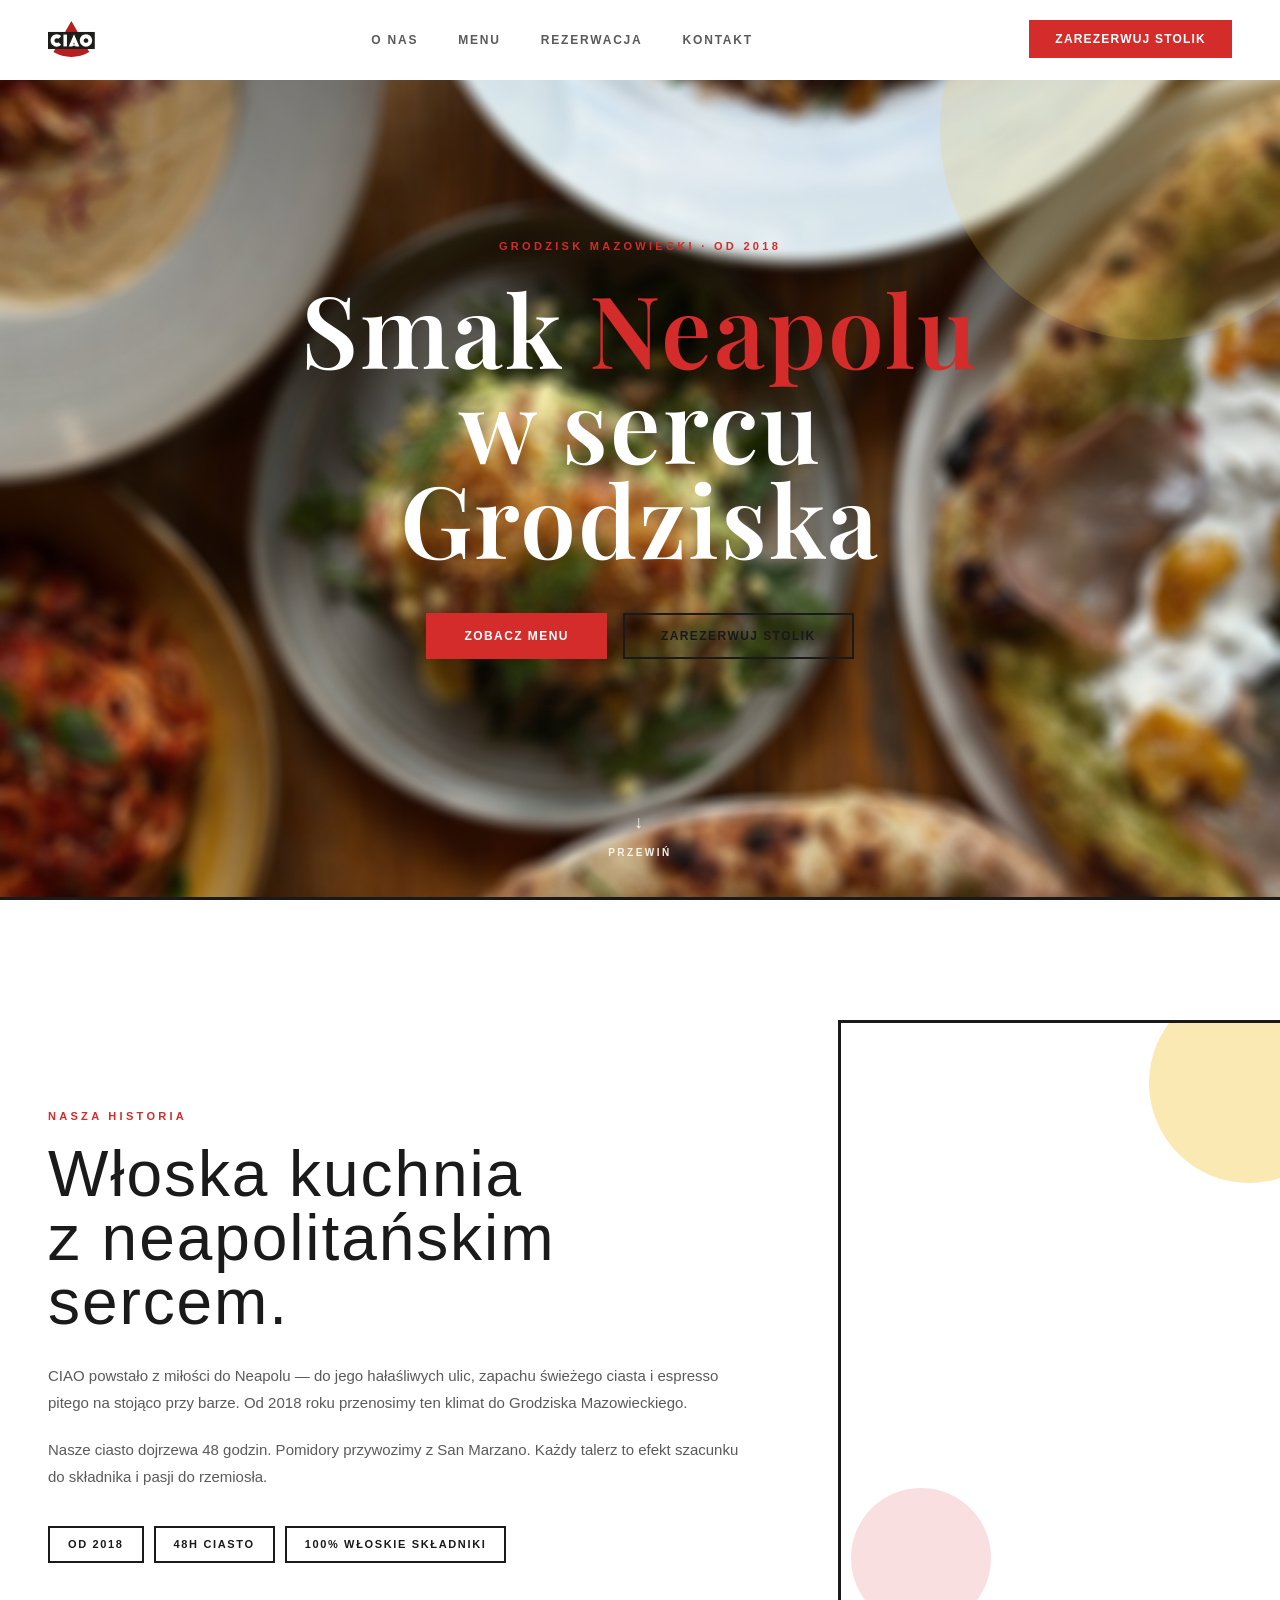
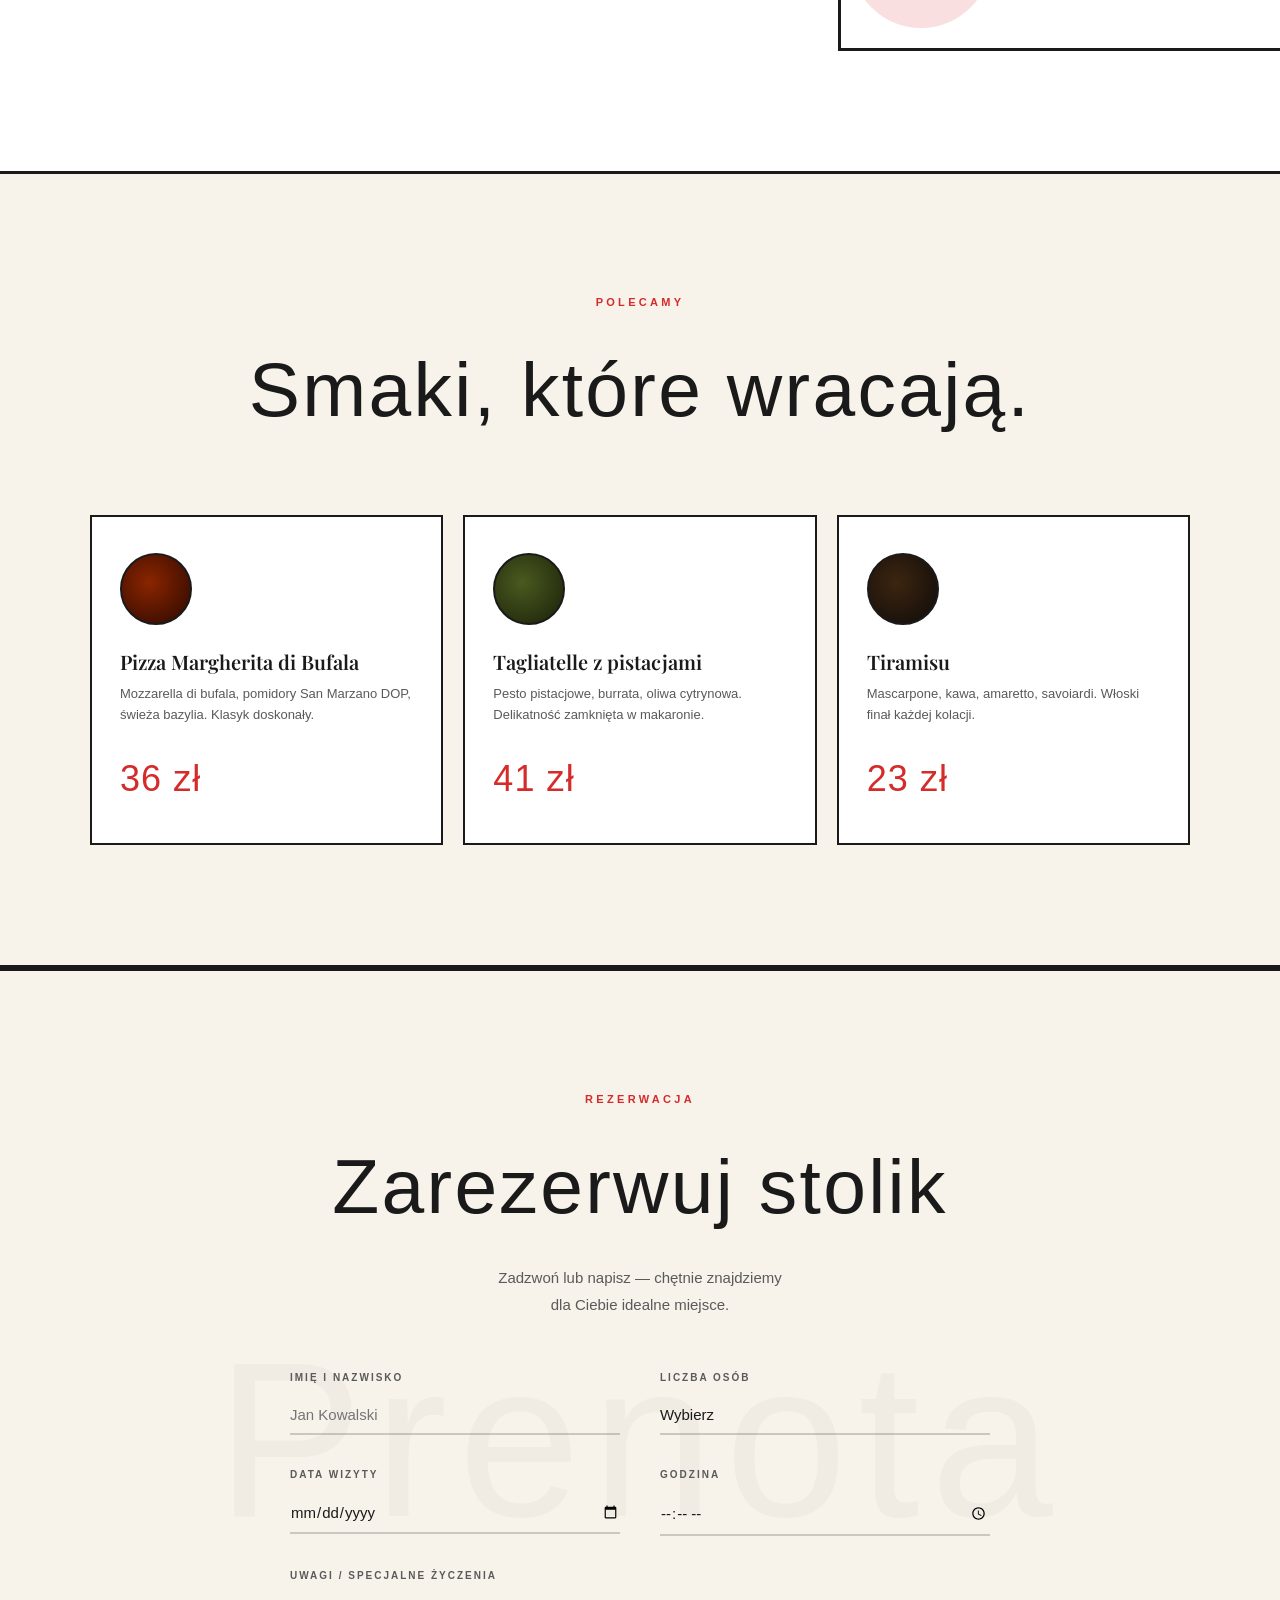
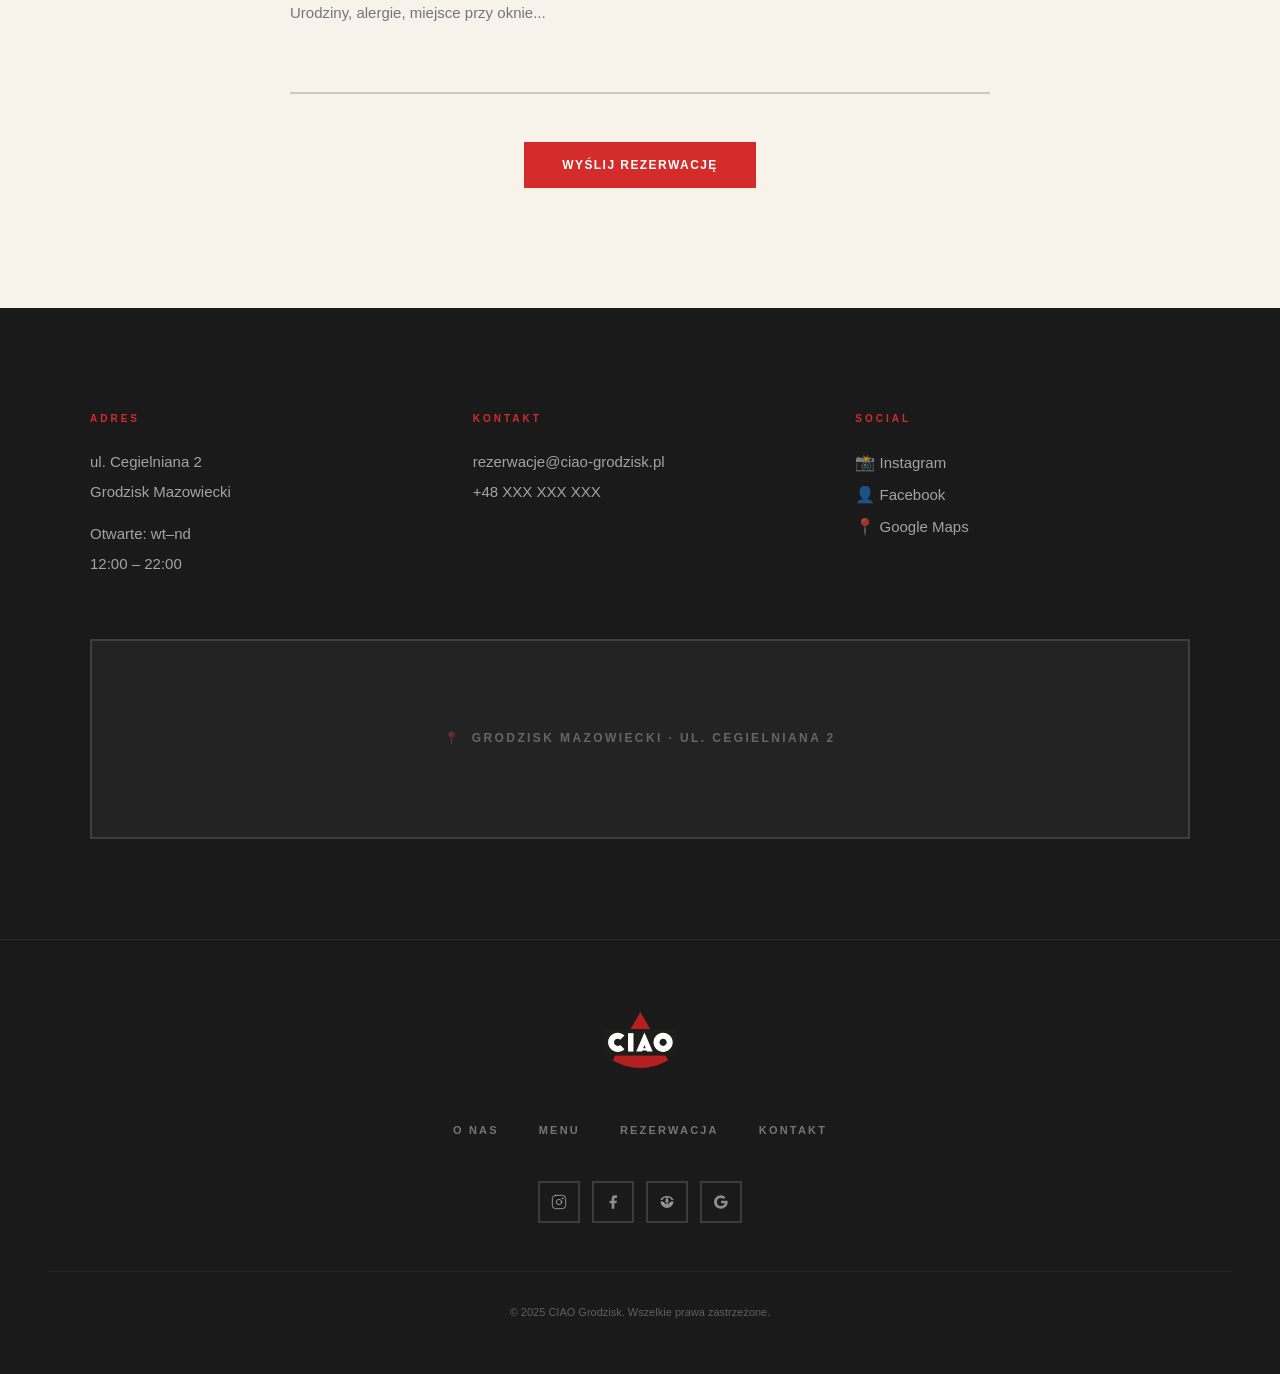
==== index.html @ 26988b2f "create scaffolding" ====
<!DOCTYPE html>
<html lang="pl">
<head>
<meta charset="UTF-8">
<meta name="viewport" content="width=device-width, initial-scale=1.0">
<title>CIAO Grodzisk</title>
<link rel="preconnect" href="https://fonts.googleapis.com">
<link rel="preconnect" href="https://fonts.gstatic.com" crossorigin>
<link href="https://fonts.googleapis.com/css2?family=Cormorant+Garamond:ital,wght@0,300;0,400;0,600;1,300;1,400;1,600&family=Playfair+Display:ital,wght@0,400;0,700;1,400&family=Raleway:wght@300;400;500;600;700&display=swap" rel="stylesheet">
<link rel="stylesheet" href="style.css">
<link rel="icon" type="image/x-icon" href="ciao-grodzisk.svg">

</head>
<body>

<!-- ============================================================
     MOBILE MENU OVERLAY
     ============================================================ -->
<div class="mobile-menu" id="mobileMenu">
  <button class="mobile-menu-close" id="mobileMenuClose" aria-label="Zamknij menu">✕</button>
  <a href="#o-nas" onclick="closeMobileMenu()">O nas</a>
  <a href="#" onclick="showMenu(); closeMobileMenu();">Menu</a>
  <a href="#rezerwacja" onclick="closeMobileMenu()">Rezerwacja</a>
  <a href="#kontakt" onclick="closeMobileMenu()">Kontakt</a>
</div>

<!-- ============================================================
     NAVIGATION
     ============================================================ -->
<nav class="navbar" id="navbar">
  <a href="#" class="nav-logo" onclick="showHome(); return false;" aria-label="CIAO Grodzisk">
    <svg viewBox="0 0 311.811 239.897" xmlns="http://www.w3.org/2000/svg">
      <style>.st0{fill:#B61F1F;}.st1{fill-rule:evenodd;clip-rule:evenodd;fill:#1D1D1B;}.st2{fill:#FFFFFF;}</style>
      <g>
        <path d="M155.898,0L36.503,206.811l0.491,0.282c37.697,21.771,77.708,32.804,118.908,32.804c41.207,0,81.217-11.033,118.908-32.804l0.498-0.282L155.898,0z" class="st0"/>
        <rect height="113.863" width="311.811" class="st1" y="73.023"/>
        <g>
          <path d="M17.459,130.01c0-22.702,18.441-41.143,41.147-41.143c11.291,0,21.547,4.61,29.04,12.1l-18.097,17.98c-2.766-2.766-6.681-4.611-10.943-4.611c-8.646,0-15.675,7.033-15.675,15.674c0,8.533,7.029,15.563,15.675,15.563c4.263,0,8.177-1.732,10.943-4.611l18.097,18.093c-7.493,7.377-17.749,11.986-29.04,11.986C35.9,171.041,17.459,152.718,17.459,130.01z" class="st2"/>
          <path d="M102.879,169.428V90.481h23.398v78.947H102.879z" class="st2"/>
          <path d="M137.94,169.428l35.38-81.37l35.496,81.37h-25.123l-1.496-4.033h-17.639l-1.497,4.033H137.94z M168.131,155.714h10.373l-5.185-13.947L168.131,155.714z" class="st2"/>
          <path d="M212.064,130.01c0-22.702,18.44-41.143,41.142-41.143c22.707,0,41.145,18.441,41.145,41.143c0,22.707-18.437,41.031-41.145,41.031C230.504,171.041,212.064,152.718,212.064,130.01z M268.769,130.01c0-8.64-6.917-15.674-15.563-15.674c-8.646,0-15.557,7.033-15.557,15.674c0,8.533,6.911,15.563,15.557,15.563C261.852,145.573,268.769,138.543,268.769,130.01z" class="st2"/>
        </g>
      </g>
    </svg>
  </a>

  <ul class="nav-links">
    <li><a href="#o-nas">O nas</a></li>
    <li><a href="#" id="navMenuLink" onclick="showMenu(); return false;">Menu</a></li>
    <li><a href="#rezerwacja">Rezerwacja</a></li>
    <li><a href="#kontakt">Kontakt</a></li>
  </ul>

  <button class="nav-cta" onclick="document.getElementById('rezerwacja').scrollIntoView({behavior:'smooth'})">
    Zarezerwuj stolik
  </button>

  <button class="nav-hamburger" id="hamburger" aria-label="Otwórz menu">
    <span></span><span></span><span></span>
  </button>
</nav>

<!-- ============================================================
     HOME VIEW
     ============================================================ -->
<div id="view-home">

  <!-- HERO -->
  <section class="hero noise-overlay" id="hero">
    <div class="hero-glow"></div>

    <!-- Palazzo arches -->
    <div class="palazzo-arch" style="left:48px; height:58vh;">
      <div class="palazzo-arch-inner"></div>
    </div>
    <div class="palazzo-arch" style="right:48px; height:46vh;">
      <div class="palazzo-arch-inner"></div>
    </div>

    <div class="hero-content">
      <span class="hero-label">Grodzisk Mazowiecki · od 2018</span>
      <h1 class="hero-headline">
        Smak <span class="accent">Neapolu</span><br>w sercu Grodziska
      </h1>
      <p class="hero-sub">
        <!-- Prawdziwa pizza neapolitańska, świeże makarony i włoska dusza — przy każdym stoliku. -->
      </p>
      <div class="hero-buttons">
        <button class="btn-primary" onclick="showMenu()">Zobacz menu</button>
        <button class="btn-ghost" onclick="document.getElementById('rezerwacja').scrollIntoView({behavior:'smooth'})">Zarezerwuj stolik</button>
      </div>
    </div>

    <div class="scroll-indicator">
      <span>↓</span>
      przewiń
    </div>
  </section>

  <!-- ABOUT -->
  <section class="about-section noise-overlay" id="o-nas">
    <div class="about-inner">
      <div class="about-left">
        <span class="section-label">Nasza historia</span>
        <h2 class="about-headline">
          Włoska kuchnia<br>z neapolitańskim sercem.
        </h2>
        <p class="about-text">
          CIAO powstało z miłości do Neapolu — do jego hałaśliwych ulic, zapachu świeżego ciasta i espresso pitego na stojąco przy barze. Od 2018 roku przenosimy ten klimat do Grodziska Mazowieckiego.
        </p>
        <p class="about-text">
          Nasze ciasto dojrzewa 48 godzin. Pomidory przywozimy z San Marzano. Każdy talerz to efekt szacunku do składnika i pasji do rzemiosła.
        </p>
        <div class="stat-pills">
          <span class="stat-pill">od 2018</span>
          <span class="stat-pill">48h ciasto</span>
          <span class="stat-pill">100% włoskie składniki</span>
        </div>
      </div>
      <div class="about-right">
        <div class="about-window">
          
        </div>
      </div>
    </div>
  </section>

  <!-- FEATURED DISHES -->
  <section class="featured-section noise-overlay">
    <div class="plate-art-bg"></div>
    <div class="featured-header">
      <span class="section-label">Polecamy</span>
      <h2 class="featured-headline">Smaki, które wracają.</h2>
    </div>
    <div class="dishes-grid">
      <!-- Card 1 -->
      <div class="dish-card">
        <div class="dish-plate" style="background: radial-gradient(circle at 40% 40%, #8B2500, #2a0800);"></div>
        <h3 class="dish-name">Pizza Margherita di Bufala</h3>
        <p class="dish-desc">Mozzarella di bufala, pomidory San Marzano DOP, świeża bazylia. Klasyk doskonały.</p>
        <span class="dish-price">36 zł</span>
      </div>
      <!-- Card 2 -->
      <div class="dish-card">
        <div class="dish-plate" style="background: radial-gradient(circle at 40% 40%, #4a5a20, #1a2008);"></div>
        <h3 class="dish-name">Tagliatelle z pistacjami</h3>
        <p class="dish-desc">Pesto pistacjowe, burrata, oliwa cytrynowa. Delikatność zamknięta w makaronie.</p>
        <span class="dish-price">41 zł</span>
      </div>
      <!-- Card 3 -->
      <div class="dish-card">
        <div class="dish-plate" style="background: radial-gradient(circle at 40% 40%, #3d2510, #0d0b09);"></div>
        <h3 class="dish-name">Tiramisu</h3>
        <p class="dish-desc">Mascarpone, kawa, amaretto, savoiardi. Włoski finał każdej kolacji.</p>
        <span class="dish-price">23 zł</span>
      </div>
    </div>
  </section>

  <!-- RESERVATION -->
  <section class="reservation-section noise-overlay" id="rezerwacja">
    <div class="prenota-bg">Prenota</div>
    <div class="reservation-inner">
      <span class="section-label">Rezerwacja</span>
      <h2 class="reservation-headline">Zarezerwuj stolik</h2>
      <p class="reservation-sub">
        Zadzwoń lub napisz — chętnie znajdziemy<br>dla Ciebie idealne miejsce.
      </p>
      <form class="reservation-form" id="reservationForm" onsubmit="handleReservation(event)">
        <div class="form-grid">
          <div class="form-field">
            <label for="res-name">Imię i nazwisko</label>
            <input type="text" id="res-name" placeholder="Jan Kowalski" required>
          </div>
          <div class="form-field">
            <label for="res-guests">Liczba osób</label>
            <select id="res-guests" required>
              <option value="" disabled selected>Wybierz</option>
              <option>1</option><option>2</option><option>3</option>
              <option>4</option><option>5</option><option>6</option>
              <option>7</option><option>8</option><option>9</option>
              <option>10+</option>
            </select>
          </div>
          <div class="form-field">
            <label for="res-date">Data wizyty</label>
            <input type="date" id="res-date" required>
          </div>
          <div class="form-field">
            <label for="res-time">Godzina</label>
            <input type="time" id="res-time" required>
          </div>
          <div class="form-field form-full">
            <label for="res-notes">Uwagi / specjalne życzenia</label>
            <textarea id="res-notes" placeholder="Urodziny, alergie, miejsce przy oknie..."></textarea>
          </div>
        </div>
        <div class="form-submit-wrap">
          <button type="submit" class="btn-primary">Wyślij rezerwację</button>
        </div>
      </form>
      <div class="form-success" id="formSuccess">
        Dziękujemy! Odezwiemy się wkrótce. 🤌
      </div>
    </div>
  </section>

  <!-- CONTACT -->
  <section class="contact-section noise-overlay" id="kontakt">
    <div class="contact-inner">
      <div class="contact-grid">
        <div class="contact-col">
          <span class="contact-col-label">Adres</span>
          <p>ul. Cegielniana 2</p>
          <p>Grodzisk Mazowiecki</p>
          <p style="margin-top:12px;">Otwarte: wt–nd</p>
          <p>12:00 – 22:00</p>
        </div>
        <div class="contact-col">
          <span class="contact-col-label">Kontakt</span>
          <a href="mailto:rezerwacje@ciao-grodzisk.pl">rezerwacje@ciao-grodzisk.pl</a>
          <a href="tel:+48000000000">+48 XXX XXX XXX</a>
        </div>
        <div class="contact-col">
          <span class="contact-col-label">Social</span>
          <div class="social-links">
            <a href="#" class="social-link">
              <span class="social-icon">📸</span> Instagram
            </a>
            <a href="#" class="social-link">
              <span class="social-icon">👤</span> Facebook
            </a>
            <a href="#" class="social-link">
              <span class="social-icon">📍</span> Google Maps
            </a>
          </div>
        </div>
      </div>
      <div class="map-placeholder">
        <span>📍</span>
        <span>Grodzisk Mazowiecki · ul. Cegielniana 2</span>
      </div>
    </div>
  </section>

  <!-- FOOTER -->
  <footer class="noise-overlay">
    <div class="footer-logo">
      <svg viewBox="0 0 311.811 239.897" xmlns="http://www.w3.org/2000/svg">
        <style>.st0f{fill:#B61F1F;}.st1f{fill-rule:evenodd;clip-rule:evenodd;fill:#1D1D1B;}.st2f{fill:#FFFFFF;}</style>
        <g>
          <path d="M155.898,0L36.503,206.811l0.491,0.282c37.697,21.771,77.708,32.804,118.908,32.804c41.207,0,81.217-11.033,118.908-32.804l0.498-0.282L155.898,0z" class="st0f"/>
          <rect height="113.863" width="311.811" class="st1f" y="73.023"/>
          <g>
            <path d="M17.459,130.01c0-22.702,18.441-41.143,41.147-41.143c11.291,0,21.547,4.61,29.04,12.1l-18.097,17.98c-2.766-2.766-6.681-4.611-10.943-4.611c-8.646,0-15.675,7.033-15.675,15.674c0,8.533,7.029,15.563,15.675,15.563c4.263,0,8.177-1.732,10.943-4.611l18.097,18.093c-7.493,7.377-17.749,11.986-29.04,11.986C35.9,171.041,17.459,152.718,17.459,130.01z" class="st2f"/>
            <path d="M102.879,169.428V90.481h23.398v78.947H102.879z" class="st2f"/>
            <path d="M137.94,169.428l35.38-81.37l35.496,81.37h-25.123l-1.496-4.033h-17.639l-1.497,4.033H137.94z M168.131,155.714h10.373l-5.185-13.947L168.131,155.714z" class="st2f"/>
            <path d="M212.064,130.01c0-22.702,18.44-41.143,41.142-41.143c22.707,0,41.145,18.441,41.145,41.143c0,22.707-18.437,41.031-41.145,41.031C230.504,171.041,212.064,152.718,212.064,130.01z M268.769,130.01c0-8.64-6.917-15.674-15.563-15.674c-8.646,0-15.557,7.033-15.557,15.674c0,8.533,6.911,15.563,15.557,15.563C261.852,145.573,268.769,138.543,268.769,130.01z" class="st2f"/>
          </g>
        </g>
      </svg>
    </div>

    <ul class="footer-nav">
      <li><a href="#o-nas">O nas</a></li>
      <li><a href="#" onclick="showMenu(); return false;">Menu</a></li>
      <li><a href="#rezerwacja">Rezerwacja</a></li>
      <li><a href="#kontakt">Kontakt</a></li>
    </ul>

    <div class="footer-socials">
      <a href="#" class="footer-social-btn" aria-label="Instagram" title="Instagram">
        <svg width="16" height="16" viewBox="0 0 24 24" fill="none" stroke="currentColor" stroke-width="1.5" stroke-linecap="round" stroke-linejoin="round">
          <rect x="2" y="2" width="20" height="20" rx="5" ry="5"/>
          <circle cx="12" cy="12" r="4"/>
          <circle cx="17.5" cy="6.5" r="0.5" fill="currentColor"/>
        </svg>
      </a>
      <a href="https://www.facebook.com/ciaogrodzisk/" target="_blank" class="footer-social-btn" aria-label="Facebook" title="Facebook">
        <svg width="16" height="16" viewBox="0 0 24 24" fill="currentColor">
          <path d="M18 2h-3a5 5 0 0 0-5 5v3H7v4h3v8h4v-8h3l1-4h-4V7a1 1 0 0 1 1-1h3z"/>
        </svg>
      </a>
      <a href="#" class="footer-social-btn" aria-label="TripAdvisor" title="TripAdvisor">
        <svg width="16" height="16" viewBox="0 0 24 24" fill="currentColor">
          <path d="M12 3C7 3 3.5 5.5 2 9h3.5a4.5 4.5 0 1 1 0 2H2.2A10 10 0 0 0 12 21a10 10 0 0 0 9.8-10H18.5a4.5 4.5 0 1 1 0-2H22C20.5 5.5 17 3 12 3z"/>
          <circle cx="7" cy="14" r="1.5"/>
          <circle cx="17" cy="14" r="1.5"/>
        </svg>
      </a>
      <a href="#" class="footer-social-btn" aria-label="Google" title="Google">
        <svg width="16" height="16" viewBox="0 0 24 24" fill="currentColor">
          <path d="M21.8 10.2H12v3.6h5.6c-.5 2.5-2.7 4.2-5.6 4.2a6 6 0 0 1 0-12c1.5 0 2.9.6 4 1.5l2.6-2.6A10 10 0 1 0 12 22c5.5 0 10-4 10-10 0-.6-.1-1.2-.2-1.8z"/>
        </svg>
      </a>
    </div>

    <div class="footer-bottom">
      <p class="footer-copy">© 2025 CIAO Grodzisk. Wszelkie prawa zastrzeżone.</p>
    </div>
  </footer>

</div><!-- /#view-home -->


<!-- ============================================================
     MENU VIEW (SPA)
     ============================================================ -->
<div id="view-menu">

  <!-- Back button (fixed, visible only in menu view) -->
  <button class="menu-back" id="menuBack" onclick="showHome()">
    <svg width="14" height="14" viewBox="0 0 24 24" fill="none" stroke="currentColor" stroke-width="1.5" stroke-linecap="round" stroke-linejoin="round">
      <polyline points="15 18 9 12 15 6"/>
    </svg>
    Wróć
  </button>

  <div class="menu-view noise-overlay">

    <!-- Menu header -->
    <div class="menu-header">
      <h1 class="menu-title">Menu</h1>
      <span class="menu-season">Jesień / Zima 2025</span>
    </div>

    <!-- Category tabs -->
    <div class="menu-tabs" id="menuTabs">
      <button class="menu-tab active" data-cat="na-zime">Na zimę</button>
      <button class="menu-tab" data-cat="napoje-zimne">Napoje zimne</button>
      <button class="menu-tab" data-cat="kawa">Kawa i herbata</button>
      <button class="menu-tab" data-cat="piwo">Piwo</button>
      <button class="menu-tab" data-cat="drinki">Drinki</button>
      <button class="menu-tab" data-cat="kids">Ciao Kids</button>
      <button class="menu-tab" data-cat="przystawki">Przystawki</button>
      <button class="menu-tab" data-cat="salatki">Sałatki</button>
      <button class="menu-tab" data-cat="makarony">Makarony</button>
      <button class="menu-tab" data-cat="desery">Desery</button>
      <button class="menu-tab" data-cat="pizza">Pizza</button>
    </div>

    <!-- Menu content -->
    <div class="menu-content">

      <!-- ======================================================
           NA ZIMĘ
           ====================================================== -->
      <div class="menu-category active" id="cat-na-zime">
        <h2 class="menu-category-title">Na zimę</h2>

        <div class="menu-item">
          <div class="menu-item-row">
            <span class="menu-item-name">Herbata zimowa</span>
            <span class="menu-item-dots"></span>
            <span class="menu-item-price">21 zł</span>
          </div>
          <p class="menu-item-desc">Domowy syrop korzenny, cytryna, pomarańcza, goździki, imbir, cynamon<br>
            <em style="color:var(--color-accent); font-size:12px;">+ Dodaj rum / wiśniówkę +10 zł</em>
          </p>
        </div>

        <div class="menu-item">
          <div class="menu-item-row">
            <span class="menu-item-name">Lemoniada na gorąco</span>
            <span class="menu-item-dots"></span>
            <span class="menu-item-price">19 zł</span>
          </div>
          <p class="menu-item-desc">Brzoskwinia, wiśnie, cytryna, pomarańcza, imbir, cynamon, goździki</p>
        </div>

        <div class="menu-item">
          <div class="menu-item-row">
            <span class="menu-item-name">Wino grzane</span>
            <span class="menu-item-dots"></span>
            <span class="menu-item-price">21 zł</span>
          </div>
          <p class="menu-item-desc">Czerwone wino, pijane wiśnie, domowy syrop korzenny, pomarańcza, goździki</p>
        </div>

        <div class="menu-item">
          <div class="menu-item-row">
            <span class="menu-item-name">
              Peach Cobler
              <span class="menu-item-badges">
                <span class="badge" style="background:rgba(200,100,42,0.15);color:#e8a060;border:1px solid rgba(200,100,42,0.3);font-size:8px;padding:2px 6px;">NA CIEPŁO</span>
              </span>
            </span>
            <span class="menu-item-dots"></span>
            <span class="menu-item-price">33 zł</span>
          </div>
          <p class="menu-item-desc">Aperol, wódka waniliowa, brzoskwinia, cytryna</p>
        </div>

        <div class="menu-item">
          <div class="menu-item-row">
            <span class="menu-item-name">
              Cinnamon Toddy
              <span class="menu-item-badges">
                <span class="badge" style="background:rgba(200,100,42,0.15);color:#e8a060;border:1px solid rgba(200,100,42,0.3);font-size:8px;padding:2px 6px;">NA CIEPŁO</span>
              </span>
            </span>
            <span class="menu-item-dots"></span>
            <span class="menu-item-price">33 zł</span>
          </div>
          <p class="menu-item-desc">Fireball, miód rozmarynowy, cytryna, cynamon, czarna herbata, pomarańcza, goździki, rozmaryn</p>
        </div>
      </div>

      <!-- ======================================================
           NAPOJE ZIMNE
           ====================================================== -->
      <div class="menu-category" id="cat-napoje-zimne">
        <h2 class="menu-category-title">Napoje zimne</h2>

        <div class="menu-item">
          <div class="menu-item-row">
            <span class="menu-item-name">Coca Cola Zero / Cola / Fanta / Sprite / Kinley 0,25l</span>
            <span class="menu-item-dots"></span>
            <span class="menu-item-price">9 zł</span>
          </div>
        </div>

        <div class="menu-item">
          <div class="menu-item-row">
            <span class="menu-item-name">Kropla Beskidu / Kropla Delice 0,33l</span>
            <span class="menu-item-dots"></span>
            <span class="menu-item-price">8 zł</span>
          </div>
        </div>

        <div class="menu-item">
          <div class="menu-item-row">
            <span class="menu-item-name">Cappy jabłkowy / pomarańczowy 0,25l</span>
            <span class="menu-item-dots"></span>
            <span class="menu-item-price">9 zł</span>
          </div>
        </div>

        <div class="menu-item">
          <div class="menu-item-row">
            <span class="menu-item-name">Lemoniada cytrynowa 0,45l</span>
            <span class="menu-item-dots"></span>
            <span class="menu-item-price">16 zł</span>
          </div>
        </div>

        <div class="menu-item">
          <div class="menu-item-row">
            <span class="menu-item-name">Lemoniada mango-marakuja 0,45l</span>
            <span class="menu-item-dots"></span>
            <span class="menu-item-price">19 zł</span>
          </div>
        </div>

        <div class="menu-item">
          <div class="menu-item-row">
            <span class="menu-item-name">Sok świeżo wyciskany 0,33l</span>
            <span class="menu-item-dots"></span>
            <span class="menu-item-price">16 zł</span>
          </div>
          <p class="menu-item-desc">pomarańczowy / grejpfrutowy / mieszany</p>
        </div>

        <div class="menu-item">
          <div class="menu-item-row">
            <span class="menu-item-name">San Pellegrino Aranciata / Aranciata Rosa</span>
            <span class="menu-item-dots"></span>
            <span class="menu-item-price">13 zł</span>
          </div>
        </div>

        <div class="menu-item">
          <div class="menu-item-row">
            <span class="menu-item-name">Woda San Pellegrino 0,25l / 0,75l</span>
            <span class="menu-item-dots"></span>
            <span class="menu-item-price">9 / 19 zł</span>
          </div>
        </div>
      </div>

      <!-- ======================================================
           KAWA I HERBATA
           ====================================================== -->
      <div class="menu-category" id="cat-kawa">
        <h2 class="menu-category-title">Kawa i herbata</h2>

        <div class="menu-item">
          <div class="menu-item-row">
            <span class="menu-item-name">
              Pumpkin Spice Latte
              <span class="menu-item-badges"><span class="badge badge-new">nowość</span></span>
            </span>
            <span class="menu-item-dots"></span>
            <span class="menu-item-price">21 zł</span>
          </div>
          <p class="menu-item-desc">Przyprawy korzenne, syrop dyniowy, bita śmietana, wiórki karmelowe</p>
        </div>

        <div class="menu-item">
          <div class="menu-item-row">
            <span class="menu-item-name">Herbata Sirocco</span>
            <span class="menu-item-dots"></span>
            <span class="menu-item-price">14 zł</span>
          </div>
          <p class="menu-item-desc">czarna · Earl Grey · czarna owocowa · zielona · zielona jaśminowa · zielona z prażonym ryżem · zielona owocowa · biała z brzoskwinią · mięta</p>
        </div>

        <div class="menu-item">
          <div class="menu-item-row">
            <span class="menu-item-name">Espresso / Espresso Doppio</span>
            <span class="menu-item-dots"></span>
            <span class="menu-item-price">7 / 9 zł</span>
          </div>
        </div>

        <div class="menu-item">
          <div class="menu-item-row">
            <span class="menu-item-name">Americano</span>
            <span class="menu-item-dots"></span>
            <span class="menu-item-price">8 / 10 zł</span>
          </div>
        </div>

        <div class="menu-item">
          <div class="menu-item-row">
            <span class="menu-item-name">Americano z mlekiem</span>
            <span class="menu-item-dots"></span>
            <span class="menu-item-price">9 / 11 zł</span>
          </div>
        </div>

        <div class="menu-item">
          <div class="menu-item-row">
            <span class="menu-item-name">Cappuccino</span>
            <span class="menu-item-dots"></span>
            <span class="menu-item-price">10 / 12 zł</span>
          </div>
        </div>

        <div class="menu-item">
          <div class="menu-item-row">
            <span class="menu-item-name">Latte</span>
            <span class="menu-item-dots"></span>
            <span class="menu-item-price">14 zł</span>
          </div>
        </div>

        <div class="menu-item">
          <div class="menu-item-row">
            <span class="menu-item-name">Flat White</span>
            <span class="menu-item-dots"></span>
            <span class="menu-item-price">12 zł</span>
          </div>
        </div>

        <div class="menu-item">
          <div class="menu-item-row">
            <span class="menu-item-name">Espresso Tonic</span>
            <span class="menu-item-dots"></span>
            <span class="menu-item-price">15 zł</span>
          </div>
        </div>

        <div class="menu-item">
          <div class="menu-item-row">
            <span class="menu-item-name">Ice Latte</span>
            <span class="menu-item-dots"></span>
            <span class="menu-item-price">15 zł</span>
          </div>
        </div>

        <div class="menu-item">
          <div class="menu-item-row">
            <span class="menu-item-name">Mleko roślinne / Syrop do kawy</span>
            <span class="menu-item-dots"></span>
            <span class="menu-item-price">+3 zł</span>
          </div>
        </div>
      </div>

      <!-- ======================================================
           PIWO
           ====================================================== -->
      <div class="menu-category" id="cat-piwo">
        <h2 class="menu-category-title">Piwo</h2>

        <div class="menu-item">
          <div class="menu-item-row">
            <span class="menu-item-name">Peroni Nastro Azzurro z beczki 0,25l / 0,4l</span>
            <span class="menu-item-dots"></span>
            <span class="menu-item-price">11 / 15 zł</span>
          </div>
        </div>

        <div class="menu-item">
          <div class="menu-item-row">
            <span class="menu-item-name">Książęce IPA / Złote Pszeniczne / Czerwony Lager 0,5l</span>
            <span class="menu-item-dots"></span>
            <span class="menu-item-price">15 zł</span>
          </div>
        </div>

        <div class="menu-item">
          <div class="menu-item-row">
            <span class="menu-item-name">Piknikowe Pils / Pszeniczne 0,5l</span>
            <span class="menu-item-dots"></span>
            <span class="menu-item-price">17 zł</span>
          </div>
        </div>

        <div class="menu-item">
          <div class="menu-item-row">
            <span class="menu-item-name">Peroni Nastro Azzurro 0% 0,33l</span>
            <span class="menu-item-dots"></span>
            <span class="menu-item-price">11 zł</span>
          </div>
        </div>

        <div class="menu-item">
          <div class="menu-item-row">
            <span class="menu-item-name">Książęce IPA / Złote Pszeniczne 0% 0,5l</span>
            <span class="menu-item-dots"></span>
            <span class="menu-item-price">15 zł</span>
          </div>
        </div>

        <div class="menu-item">
          <div class="menu-item-row">
            <span class="menu-item-name">Piknikowe bezalkoholowe 0,05% 0,5l</span>
            <span class="menu-item-dots"></span>
            <span class="menu-item-price">17 zł</span>
          </div>
        </div>

        <div class="menu-item">
          <div class="menu-item-row">
            <span class="menu-item-name">Złote Pszeniczne 0% 0,5l</span>
            <span class="menu-item-dots"></span>
            <span class="menu-item-price">15 zł</span>
          </div>
        </div>

        <div class="menu-item">
          <div class="menu-item-row">
            <span class="menu-item-name">Bawaria bezalkoholowa klasyczna / pszeniczna imbir-limonka 0,33l</span>
            <span class="menu-item-dots"></span>
            <span class="menu-item-price">12 zł</span>
          </div>
        </div>
      </div>

      <!-- ======================================================
           DRINKI
           ====================================================== -->
      <div class="menu-category" id="cat-drinki">
        <h2 class="menu-category-title">Drinki</h2>

        <div class="menu-item">
          <div class="menu-item-row">
            <span class="menu-item-name">Ciaocello 4x / 0,5l</span>
            <span class="menu-item-dots"></span>
            <span class="menu-item-price">29 / 70 zł</span>
          </div>
          <p class="menu-item-desc">Nasza autorska interpretacja słynnego Limoncello — wódka, cytryna, mięta</p>
        </div>

        <div class="menu-item">
          <div class="menu-item-row">
            <span class="menu-item-name">Passion CIAO 2.0</span>
            <span class="menu-item-dots"></span>
            <span class="menu-item-price">33 zł</span>
          </div>
          <p class="menu-item-desc">Passoa, Gin Gibsons London Dry, kwiat bzu, cytryna, białko, kwiaty jadalne</p>
        </div>

        <div class="menu-item">
          <div class="menu-item-row">
            <span class="menu-item-name">Aperol Spritz <em style="font-size:11px;color:var(--color-muted)">(dostępna wersja 0%)</em></span>
            <span class="menu-item-dots"></span>
            <span class="menu-item-price">31 zł</span>
          </div>
          <p class="menu-item-desc">Aperol, Cava Vilarnau brut, pomarańcza, soda</p>
        </div>

        <div class="menu-item">
          <div class="menu-item-row">
            <span class="menu-item-name">Hugo Spritz <em style="font-size:11px;color:var(--color-muted)">(dostępna wersja 0%)</em></span>
            <span class="menu-item-dots"></span>
            <span class="menu-item-price">31 zł</span>
          </div>
          <p class="menu-item-desc">Kwiat bzu, Cava Vilarnau brut, limonka, mięta, soda</p>
        </div>

        <div class="menu-item">
          <div class="menu-item-row">
            <span class="menu-item-name">
              Cherry Lady <em style="font-size:11px;color:var(--color-muted)">(dostępna wersja 0%)</em>
              <span class="menu-item-badges"><span class="badge badge-new">nowość</span></span>
            </span>
            <span class="menu-item-dots"></span>
            <span class="menu-item-price">31 zł</span>
          </div>
          <p class="menu-item-desc">Tequila Jose Cuervo Silver, czereśnia, cytryna, Cava Vilarnau brut</p>
        </div>

        <div class="menu-item">
          <div class="menu-item-row">
            <span class="menu-item-name">
              Lollypop
              <span class="menu-item-badges"><span class="badge badge-new">nowość</span></span>
            </span>
            <span class="menu-item-dots"></span>
            <span class="menu-item-price">30 zł</span>
          </div>
          <p class="menu-item-desc">Rum Negrita Blanco, falernum, imbir, cytryna, białko, lizak</p>
        </div>

        <div class="menu-item">
          <div class="menu-item-row">
            <span class="menu-item-name">Pornstar Martini</span>
            <span class="menu-item-dots"></span>
            <span class="menu-item-price">32 zł</span>
          </div>
          <p class="menu-item-desc">Wódka Nemiroff Original, wanilia, marakuja, cytryna, prosecco</p>
        </div>

        <div class="menu-item">
          <div class="menu-item-row">
            <span class="menu-item-name">White Lady</span>
            <span class="menu-item-dots"></span>
            <span class="menu-item-price">30 zł</span>
          </div>
          <p class="menu-item-desc">Wódka Nemiroff Original, wanilia, Cava Vilarnau brut, gruszka, cytryna</p>
        </div>

        <div class="menu-item">
          <div class="menu-item-row">
            <span class="menu-item-name">
              Spicycolada
              <span class="menu-item-badges"><span class="badge badge-new">nowość</span></span>
            </span>
            <span class="menu-item-dots"></span>
            <span class="menu-item-price">30 zł</span>
          </div>
          <p class="menu-item-desc">Rum Negrita Anejo, Malibu, mango, chilli, cytryna</p>
        </div>

        <div class="menu-item">
          <div class="menu-item-row">
            <span class="menu-item-name">Sangria Bellini <em style="font-size:11px;color:var(--color-muted)">(dostępna wersja 0%)</em></span>
            <span class="menu-item-dots"></span>
            <span class="menu-item-price">26 zł</span>
          </div>
          <p class="menu-item-desc">Brzoskwinia, cytryna, Cava Vilarnau brut, owoce</p>
        </div>

        <div class="menu-item">
          <div class="menu-item-row">
            <span class="menu-item-name">
              Wiśniowe Whisky Sour
              <span class="menu-item-badges"><span class="badge badge-new">nowość</span></span>
            </span>
            <span class="menu-item-dots"></span>
            <span class="menu-item-price">30 zł</span>
          </div>
          <p class="menu-item-desc">Whisky Bushmills Original, pijane wiśnie, cytryna, białko</p>
        </div>

        <div class="menu-item">
          <div class="menu-item-row">
            <span class="menu-item-name">Negroni Sbagliato</span>
            <span class="menu-item-dots"></span>
            <span class="menu-item-price">28 zł</span>
          </div>
          <p class="menu-item-desc">Bottega Bitter, Martini Rubino, Cava Vilarnau brut</p>
        </div>

        <div class="menu-item">
          <div class="menu-item-row">
            <span class="menu-item-name">Martini Fiero &amp; Tonic Kinley</span>
            <span class="menu-item-dots"></span>
            <span class="menu-item-price">26 zł</span>
          </div>
          <p class="menu-item-desc">Martini Fiero, Kinley, pomarańcza</p>
        </div>

        <div class="menu-item">
          <div class="menu-item-row">
            <span class="menu-item-name">Martini Vibrante / Floreale &amp; Tonic 0%</span>
            <span class="menu-item-dots"></span>
            <span class="menu-item-price">25 zł</span>
          </div>
          <p class="menu-item-desc">Martini Vibrante / Floreale, Kinley, owoce</p>
        </div>
      </div>

      <!-- ======================================================
           CIAO KIDS
           ====================================================== -->
      <div class="menu-category" id="cat-kids">
        <h2 class="menu-category-title">Ciao Kids</h2>

        <div class="menu-item">
          <div class="menu-item-row">
            <span class="menu-item-name">Kakao popcornowe</span>
            <span class="menu-item-dots"></span>
            <span class="menu-item-price">16 zł</span>
          </div>
        </div>

        <div class="menu-item">
          <div class="menu-item-row">
            <span class="menu-item-name">
              Gnocchi ziemniaczane
              <span class="menu-item-badges"><span class="badge badge-vege">vege</span></span>
            </span>
            <span class="menu-item-dots"></span>
            <span class="menu-item-price">19 zł</span>
          </div>
          <p class="menu-item-desc">masło, parmezan</p>
        </div>

        <div class="menu-item">
          <div class="menu-item-row">
            <span class="menu-item-name">
              Spaghetti al pomodoro
              <span class="menu-item-badges"><span class="badge badge-vege">vege</span></span>
            </span>
            <span class="menu-item-dots"></span>
            <span class="menu-item-price">21 zł</span>
          </div>
          <p class="menu-item-desc">pomidory San Marzano, parmezan<br>
            <em style="color:var(--color-accent);font-size:12px;">+ Dodaj klopsiki 3 szt. +9 zł</em>
          </p>
        </div>

        <div class="menu-item">
          <div class="menu-item-row">
            <span class="menu-item-name">
              Margherita classica
              <span class="menu-item-badges"><span class="badge badge-vege">vege</span></span>
            </span>
            <span class="menu-item-dots"></span>
            <span class="menu-item-price">23 zł</span>
          </div>
          <p class="menu-item-desc">pomidory San Marzano DOP, mozzarella FDL</p>
        </div>
      </div>

      <!-- ======================================================
           PRZYSTAWKI
           ====================================================== -->
      <div class="menu-category" id="cat-przystawki">
        <h2 class="menu-category-title">Przystawki</h2>

        <div class="menu-item">
          <div class="menu-item-row">
            <span class="menu-item-name">
              Focaccia
              <span class="menu-item-badges"><span class="badge badge-vege">vege</span></span>
            </span>
            <span class="menu-item-dots"></span>
            <span class="menu-item-price">21 zł</span>
          </div>
          <p class="menu-item-desc">oliwa, rozmaryn, sól</p>
        </div>

        <div class="menu-item">
          <div class="menu-item-row">
            <span class="menu-item-name">
              Bruschetta
              <span class="menu-item-badges"><span class="badge badge-new">nowość</span></span>
            </span>
            <span class="menu-item-dots"></span>
            <span class="menu-item-price">32 zł</span>
          </div>
          <p class="menu-item-desc">Salsa mango, krewetka / ricotta, figa, miód / ricotta ziołowa, konfitowane pomidorki, prosciutto crudo</p>
        </div>

        <div class="menu-item">
          <div class="menu-item-row">
            <span class="menu-item-name">Krewetki w oliwie 6 szt.</span>
            <span class="menu-item-dots"></span>
            <span class="menu-item-price">34 zł</span>
          </div>
          <p class="menu-item-desc">Oliwa extra virgin, czosnek, pieprz, focaccia</p>
        </div>

        <div class="menu-item">
          <div class="menu-item-row">
            <span class="menu-item-name">
              Ricotta z gruszką
              <span class="menu-item-badges"><span class="badge badge-new">nowość</span></span>
            </span>
            <span class="menu-item-dots"></span>
            <span class="menu-item-price">35 zł</span>
          </div>
          <p class="menu-item-desc">Karmelizowana gruszka, ricotta ziołowa, polędwiczka wieprzowa Lanzino, orzechy włoskie, oliwa szczypiorkowa, pane carasau</p>
        </div>

        <div class="menu-item">
          <div class="menu-item-row">
            <span class="menu-item-name">
              Burrata z kurkami
              <span class="menu-item-badges">
                <span class="badge badge-new">nowość</span>
                <span class="badge badge-vege">vege</span>
              </span>
            </span>
            <span class="menu-item-dots"></span>
            <span class="menu-item-price">36 zł</span>
          </div>
          <p class="menu-item-desc">Burrata, kurki, kalafior romanesco, emulsja winno-maślana, natka pietruszki, focaccia</p>
        </div>

        <div class="menu-item">
          <div class="menu-item-row">
            <span class="menu-item-name">
              Raviolo z grzybami
              <span class="menu-item-badges">
                <span class="badge badge-new">nowość</span>
                <span class="badge badge-vege">vege</span>
              </span>
            </span>
            <span class="menu-item-dots"></span>
            <span class="menu-item-price">36 zł</span>
          </div>
          <p class="menu-item-desc">Podgrzybek, pieczarka portobello, mascarpone, mus z pieczonej dyni, pikle z szalotki</p>
        </div>

        <div class="menu-item">
          <div class="menu-item-row">
            <span class="menu-item-name">
              Grzanka z bresaolą
              <span class="menu-item-badges"><span class="badge badge-new">nowość</span></span>
            </span>
            <span class="menu-item-dots"></span>
            <span class="menu-item-price">37 zł</span>
          </div>
          <p class="menu-item-desc">Mus z gorgonzoli, blanszowany jarmuż, bresaola, pikle z szalotki</p>
        </div>

        <div class="menu-item">
          <div class="menu-item-row">
            <span class="menu-item-name">
              Krewetki z ndują 6 szt.
              <span class="menu-item-badges"><span class="badge badge-new">nowość</span></span>
            </span>
            <span class="menu-item-dots"></span>
            <span class="menu-item-price">38 zł</span>
          </div>
          <p class="menu-item-desc">Nduja, pomidorki cherry, wino białe, mascarpone, natka pietruszki, zest z cytryny, focaccia</p>
        </div>

        <div class="menu-item">
          <div class="menu-item-row">
            <span class="menu-item-name">Carpaccio z bresaoli</span>
            <span class="menu-item-dots"></span>
            <span class="menu-item-price">38 zł</span>
          </div>
          <p class="menu-item-desc">Szalotka, puder z grzybów, majonez truflowy, majonez z anchois, orzeszki pinii, oliwa ziołowa, focaccia</p>
        </div>

        <div class="menu-item">
          <div class="menu-item-row">
            <span class="menu-item-name">Antipasti</span>
            <span class="menu-item-dots"></span>
            <span class="menu-item-price">59 zł</span>
          </div>
          <p class="menu-item-desc">Włoskie sery i wędliny, kolorowe oliwki, suszone pomidory, focaccia</p>
        </div>
      </div>

      <!-- ======================================================
           SAŁATKI
           ====================================================== -->
      <div class="menu-category" id="cat-salatki">
        <h2 class="menu-category-title">Sałatki</h2>

        <div class="menu-item">
          <div class="menu-item-row">
            <span class="menu-item-name">
              Sałatka zimowa
              <span class="menu-item-badges">
                <span class="badge badge-new">nowość</span>
                <span class="badge badge-vege">vege</span>
              </span>
            </span>
            <span class="menu-item-dots"></span>
            <span class="menu-item-price">39 zł</span>
          </div>
          <p class="menu-item-desc">Mix sałat, flambirowana gruszka, figa, karmelizowane orzechy włoskie, pomidorki cherry, scamorza affumicata, domowy winegret</p>
        </div>

        <div class="menu-item">
          <div class="menu-item-row">
            <span class="menu-item-name">
              Sałatka z gorgonzolą
              <span class="menu-item-badges"><span class="badge badge-new">nowość</span></span>
            </span>
            <span class="menu-item-dots"></span>
            <span class="menu-item-price">39 zł</span>
          </div>
          <p class="menu-item-desc">Rukola, szpinak, figa, karmelizowana pomarańcza, gorgonzola, chipsy z prosciutto crudo, winegret z octem balsamicznym</p>
        </div>
      </div>

      <!-- ======================================================
           MAKARONY
           ====================================================== -->
      <div class="menu-category" id="cat-makarony">
        <h2 class="menu-category-title">Makarony</h2>

        <div class="menu-item">
          <div class="menu-item-row">
            <span class="menu-item-name">
              Fusilloni z owocami morza
              <span class="menu-item-badges"><span class="badge badge-new">nowość</span></span>
            </span>
            <span class="menu-item-dots"></span>
            <span class="menu-item-price">46 zł</span>
          </div>
          <p class="menu-item-desc">Krewetki, vongole, mięso małż, pomidorki cherry, natka pietruszki, oliwa</p>
        </div>

        <div class="menu-item">
          <div class="menu-item-row">
            <span class="menu-item-name">
              Rotondi z łopatką wieprzową
              <span class="menu-item-badges"><span class="badge badge-new">nowość</span></span>
            </span>
            <span class="menu-item-dots"></span>
            <span class="menu-item-price">44 zł</span>
          </div>
          <p class="menu-item-desc">Wolno gotowana łopatka wieprzowa, ricotta, szczypiorek, emulsja z domowego masła grzybowego</p>
        </div>

        <div class="menu-item">
          <div class="menu-item-row">
            <span class="menu-item-name">
              Spaghetti z klopsikami
              <span class="menu-item-badges"><span class="badge badge-new">nowość</span></span>
            </span>
            <span class="menu-item-dots"></span>
            <span class="menu-item-price">42 zł</span>
          </div>
          <p class="menu-item-desc">Klopsiki, wolno gotowany sos pomidorowy, parmezan, bazylia</p>
        </div>

        <div class="menu-item">
          <div class="menu-item-row">
            <span class="menu-item-name">Spaghetti z krewetkami</span>
            <span class="menu-item-dots"></span>
            <span class="menu-item-price">41 zł</span>
          </div>
          <p class="menu-item-desc">Krewetki, spianata piccante, karmelizowane pomidorki, białe wino, masło, czosnek, natka pietruszki</p>
        </div>

        <div class="menu-item">
          <div class="menu-item-row">
            <span class="menu-item-name">
              Tagliatelle z pistacjami
              <span class="menu-item-badges"><span class="badge badge-vege">vege</span></span>
            </span>
            <span class="menu-item-dots"></span>
            <span class="menu-item-price">41 zł</span>
          </div>
          <p class="menu-item-desc">Pesto z pistacji, burrata, oliwa cytrynowa, bazylia, parmezan</p>
        </div>

        <div class="menu-item">
          <div class="menu-item-row">
            <span class="menu-item-name">Spaghetti w pesto bazyliowym</span>
            <span class="menu-item-dots"></span>
            <span class="menu-item-price">40 zł</span>
          </div>
          <p class="menu-item-desc">Pesto bazyliowe, burrata, speck, karmelizowane pomidorki, parmezan</p>
        </div>

        <div class="menu-item">
          <div class="menu-item-row">
            <span class="menu-item-name">
              Gnocchi z gorgonzolą
              <span class="menu-item-badges">
                <span class="badge badge-new">nowość</span>
                <span class="badge badge-vege">vege</span>
              </span>
            </span>
            <span class="menu-item-dots"></span>
            <span class="menu-item-price">39 zł</span>
          </div>
          <p class="menu-item-desc">Gorgonzola, jarmuż, śmietanka, orzechy włoskie, natka pietruszki</p>
        </div>
      </div>

      <!-- ======================================================
           DESERY
           ====================================================== -->
      <div class="menu-category" id="cat-desery">
        <h2 class="menu-category-title">Desery</h2>

        <div class="menu-item">
          <div class="menu-item-row">
            <span class="menu-item-name">Semifreddo</span>
            <span class="menu-item-dots"></span>
            <span class="menu-item-price">27 zł</span>
          </div>
          <p class="menu-item-desc">Zapytaj jaki smak przygotowaliśmy na dziś</p>
        </div>

        <div class="menu-item">
          <div class="menu-item-row">
            <span class="menu-item-name">Beza</span>
            <span class="menu-item-dots"></span>
            <span class="menu-item-price">25 zł</span>
          </div>
          <p class="menu-item-desc">Zapytaj jaki smak przygotowaliśmy na dziś</p>
        </div>

        <div class="menu-item">
          <div class="menu-item-row">
            <span class="menu-item-name">Cannolo</span>
            <span class="menu-item-dots"></span>
            <span class="menu-item-price">23 zł</span>
          </div>
          <p class="menu-item-desc">ricotta, pistacje, skórka pomarańczy</p>
        </div>

        <div class="menu-item">
          <div class="menu-item-row">
            <span class="menu-item-name">Tiramisu</span>
            <span class="menu-item-dots"></span>
            <span class="menu-item-price">23 zł</span>
          </div>
          <p class="menu-item-desc">mascarpone, kawa, amaretto, savoiardi</p>
        </div>
      </div>

      <!-- ======================================================
           PIZZA
           ====================================================== -->
      <div class="menu-category" id="cat-pizza">
        <h2 class="menu-category-title">Pizza</h2>

        <div class="menu-item">
          <div class="menu-item-row">
            <span class="menu-item-name">
              Marinara
              <span class="menu-item-badges"><span class="badge badge-vege">vege</span></span>
            </span>
            <span class="menu-item-dots"></span>
            <span class="menu-item-price">26 zł</span>
          </div>
          <p class="menu-item-desc">Pomidory San Marzano DOP, czosnek, bazylia, oliwa</p>
        </div>

        <div class="menu-item">
          <div class="menu-item-row">
            <span class="menu-item-name">
              Margherita classica
              <span class="menu-item-badges"><span class="badge badge-vege">vege</span></span>
            </span>
            <span class="menu-item-dots"></span>
            <span class="menu-item-price">31 zł</span>
          </div>
          <p class="menu-item-desc">Pomidory San Marzano DOP, mozzarella FDL, bazylia</p>
        </div>

        <div class="menu-item">
          <div class="menu-item-row">
            <span class="menu-item-name">
              Margherita di Bufala
              <span class="menu-item-badges"><span class="badge badge-vege">vege</span></span>
            </span>
            <span class="menu-item-dots"></span>
            <span class="menu-item-price">36 zł</span>
          </div>
          <p class="menu-item-desc">Pomidory San Marzano DOP, mozzarella di bufala, bazylia</p>
        </div>

        <div class="menu-item">
          <div class="menu-item-row">
            <span class="menu-item-name">Salame</span>
            <span class="menu-item-dots"></span>
            <span class="menu-item-price">37 zł</span>
          </div>
          <p class="menu-item-desc">Pomidory San Marzano DOP, mozzarella FDL, salami napoli, bazylia, parmezan</p>
        </div>

        <div class="menu-item">
          <div class="menu-item-row">
            <span class="menu-item-name">Prosciutto e Funghi</span>
            <span class="menu-item-dots"></span>
            <span class="menu-item-price">38 zł</span>
          </div>
          <p class="menu-item-desc">Pomidory San Marzano DOP, mozzarella FDL, prosciutto cotto, smażone boczniaki</p>
        </div>

        <div class="menu-item">
          <div class="menu-item-row">
            <span class="menu-item-name">Hawaii</span>
            <span class="menu-item-dots"></span>
            <span class="menu-item-price">38 zł</span>
          </div>
          <p class="menu-item-desc">Pomidory San Marzano DOP, mozzarella FDL, prosciutto cotto, ananas</p>
        </div>

        <div class="menu-item">
          <div class="menu-item-row">
            <span class="menu-item-name">Piccante</span>
            <span class="menu-item-dots"></span>
            <span class="menu-item-price">39 zł</span>
          </div>
          <p class="menu-item-desc">Pomidory San Marzano DOP, mozzarella FDL, spianata piccante, karmelizowane pomidorki, miód rozmarynowy</p>
        </div>

        <div class="menu-item">
          <div class="menu-item-row">
            <span class="menu-item-name">
              Diavola
              <span class="menu-item-badges"><span class="badge badge-hot">hot</span></span>
            </span>
            <span class="menu-item-dots"></span>
            <span class="menu-item-price">40 zł</span>
          </div>
          <p class="menu-item-desc">Creme fraiche, mozzarella FDL, spianata piccante, nduja, ostra papryczka</p>
        </div>

        <div class="menu-item">
          <div class="menu-item-row">
            <span class="menu-item-name">
              Pesto di Jalapeno 2.0
              <span class="menu-item-badges"><span class="badge badge-hot">hot</span></span>
            </span>
            <span class="menu-item-dots"></span>
            <span class="menu-item-price">40 zł</span>
          </div>
          <p class="menu-item-desc">Pesto jalapeno, creme fraiche, mozzarella FDL, salsiccia piccante, karmelizowana czerwona cebula</p>
        </div>

        <div class="menu-item">
          <div class="menu-item-row">
            <span class="menu-item-name">
              Pera
              <span class="menu-item-badges">
                <span class="badge badge-new">nowość</span>
                <span class="badge badge-vege">vege</span>
              </span>
            </span>
            <span class="menu-item-dots"></span>
            <span class="menu-item-price">40 zł</span>
          </div>
          <p class="menu-item-desc">Creme fraiche, mozzarella FDL, gruszka, gorgonzola, karmelizowane orzechy włoskie</p>
        </div>

        <div class="menu-item">
          <div class="menu-item-row">
            <span class="menu-item-name">
              Salame Giallo
              <span class="menu-item-badges"><span class="badge badge-hot">hot</span></span>
            </span>
            <span class="menu-item-dots"></span>
            <span class="menu-item-price">41 zł</span>
          </div>
          <p class="menu-item-desc">Krem z żółtych pomidorów, mozzarella FDL, salami piccante ventricina, mascarpone nduja, bazylia</p>
        </div>

        <div class="menu-item">
          <div class="menu-item-row">
            <span class="menu-item-name">Reggina</span>
            <span class="menu-item-dots"></span>
            <span class="menu-item-price">41 zł</span>
          </div>
          <p class="menu-item-desc">Pomidory San Marzano DOP, mozzarella FDL, prosciutto crudo, rukola, karmelizowane pomidorki, parmezan</p>
        </div>

        <div class="menu-item">
          <div class="menu-item-row">
            <span class="menu-item-name">
              Formaggi
              <span class="menu-item-badges"><span class="badge badge-vege">vege</span></span>
            </span>
            <span class="menu-item-dots"></span>
            <span class="menu-item-price">41 zł</span>
          </div>
          <p class="menu-item-desc">Creme fraiche, mozzarella FDL, taleggio, gorgonzola, parmezan</p>
        </div>

        <div class="menu-item">
          <div class="menu-item-row">
            <span class="menu-item-name">
              Barbabietola
              <span class="menu-item-badges">
                <span class="badge badge-new">nowość</span>
                <span class="badge badge-vege">vege</span>
              </span>
            </span>
            <span class="menu-item-dots"></span>
            <span class="menu-item-price">41 zł</span>
          </div>
          <p class="menu-item-desc">Pesto ze szpinaku, burak, kozi ser, figa, płatki migdałów, miód z chilli</p>
        </div>

        <div class="menu-item">
          <div class="menu-item-row">
            <span class="menu-item-name">
              Campagnola
              <span class="menu-item-badges"><span class="badge badge-new">nowość</span></span>
            </span>
            <span class="menu-item-dots"></span>
            <span class="menu-item-price">42 zł</span>
          </div>
          <p class="menu-item-desc">Creme fraiche, mozzarella FDL, guanciale, talarki ziemniaka, czerwona cebula, pecorino Romano</p>
        </div>

        <div class="menu-item">
          <div class="menu-item-row">
            <span class="menu-item-name">
              Nduja
              <span class="menu-item-badges"><span class="badge badge-hot">hot</span></span>
            </span>
            <span class="menu-item-dots"></span>
            <span class="menu-item-price">42 zł</span>
          </div>
          <p class="menu-item-desc">Pomidory San Marzano, nduja, kolorowe pomidorki, straciatella, bazylia</p>
        </div>

        <div class="menu-item">
          <div class="menu-item-row">
            <span class="menu-item-name">Mortadela</span>
            <span class="menu-item-dots"></span>
            <span class="menu-item-price">43 zł</span>
          </div>
          <p class="menu-item-desc">Pomidory San Marzano, mozzarella FDL, mortadela bologna, pesto pistacjowe, bazylia, parmezan</p>
        </div>

        <div class="menu-item">
          <div class="menu-item-row">
            <span class="menu-item-name">
              Piccante con Ricotta
              <span class="menu-item-badges"><span class="badge badge-hot">hot</span></span>
            </span>
            <span class="menu-item-dots"></span>
            <span class="menu-item-price">44 zł</span>
          </div>
          <p class="menu-item-desc">Pomidory San Marzano DOP, mozzarella FDL, salsiccia piccante, nduja, papryczki jalapeno, karmelizowana czerwona cebula, ricotta ziołowo-miodowa</p>
        </div>

        <div class="menu-item">
          <div class="menu-item-row">
            <span class="menu-item-name">
              Tartuffo Delicato
              <span class="menu-item-badges"><span class="badge badge-new">nowość</span></span>
            </span>
            <span class="menu-item-dots"></span>
            <span class="menu-item-price">44 zł</span>
          </div>
          <p class="menu-item-desc">Creme fraiche, pasta truflowa, mozzarella FDL, coppa picante, rukola, mascarpone</p>
        </div>

        <div class="menu-item">
          <div class="menu-item-row">
            <span class="menu-item-name">Salmone Affumicato</span>
            <span class="menu-item-dots"></span>
            <span class="menu-item-price">45 zł</span>
          </div>
          <p class="menu-item-desc">Creme fraiche, mozzarella FDL, talarki ziemniaka, łosoś wędzony, cebula czerwona, mascarpone, koperek</p>
        </div>

        <div class="menu-item">
          <div class="menu-item-row">
            <span class="menu-item-name">
              Spinachi
              <span class="menu-item-badges">
                <span class="badge badge-new">nowość</span>
                <span class="badge badge-vege">vege</span>
              </span>
            </span>
            <span class="menu-item-dots"></span>
            <span class="menu-item-price">45 zł</span>
          </div>
          <p class="menu-item-desc">Creme fraiche, mozzarella FDL, szpinak, suszone pomidorki cherry, pesto bazyliowe, burrata, prażone płatki migdałów</p>
        </div>

        <div class="menu-item">
          <div class="menu-item-row">
            <span class="menu-item-name">
              Tartuffo
              <span class="menu-item-badges">
                <span class="badge badge-new">nowość</span>
                <span class="badge badge-hot">hot</span>
              </span>
            </span>
            <span class="menu-item-dots"></span>
            <span class="menu-item-price">46 zł</span>
          </div>
          <p class="menu-item-desc">Creme fraiche, pasta truflowa, mozzarella FDL, prosciutto cotto, pomidorki cherry, straciatella, chilli</p>
        </div>

        <div class="menu-item">
          <div class="menu-item-row">
            <span class="menu-item-name">Basilico e Bresaola</span>
            <span class="menu-item-dots"></span>
            <span class="menu-item-price">49 zł</span>
          </div>
          <p class="menu-item-desc">Pesto bazyliowe, mozzarella FDL, bresaola, konfitowane pomidorki cherry, ricotta truflowa, rukola</p>
        </div>

        <div class="menu-item">
          <div class="menu-item-row">
            <span class="menu-item-name">Gamberi e Chorizo</span>
            <span class="menu-item-dots"></span>
            <span class="menu-item-price">49 zł</span>
          </div>
          <p class="menu-item-desc">Creme fraiche, mozzarella FDL, marynowane krewetki, chorizo, cytrynowe mascarpone, natka pietruszki</p>
        </div>

        <!-- Pizza extras -->
        <div style="margin-top: 40px; padding-top: 24px; border-top: 1px solid var(--color-border);">
          <div class="menu-item" style="border-bottom:none;">
            <div class="menu-item-row">
              <span class="menu-item-name" style="font-size:14px; color:var(--color-muted); font-family:'Raleway',sans-serif; font-weight:500; text-transform:uppercase; letter-spacing:0.1em;">Sos: bazyliowy / truflowy / aioli</span>
              <span class="menu-item-dots"></span>
              <span class="menu-item-price" style="font-size:18px;">+4 zł</span>
            </div>
          </div>
          <div class="menu-item" style="border-bottom:none;">
            <div class="menu-item-row">
              <span class="menu-item-name" style="font-size:14px; color:var(--color-muted); font-family:'Raleway',sans-serif; font-weight:500; text-transform:uppercase; letter-spacing:0.1em;">Dodaj burratę do swojej pizzy</span>
              <span class="menu-item-dots"></span>
              <span class="menu-item-price" style="font-size:18px;">+12 zł</span>
            </div>
          </div>
        </div>

      </div>
      <!-- /#cat-pizza -->

    </div>
    <!-- /.menu-content -->

  </div>
  <!-- /.menu-view -->

</div>
<!-- /#view-menu -->


<!-- ============================================================
     JAVASCRIPT
     ============================================================ -->
<script>
  /* ----------------------------------------------------------
     SPA NAVIGATION — Home ↔ Menu
     ---------------------------------------------------------- */
  let currentView = 'home';

  function showMenu() {
    if (currentView === 'menu') return;
    currentView = 'menu';

    const home = document.getElementById('view-home');
    const menu = document.getElementById('view-menu');
    const back = document.getElementById('menuBack');

    // Fade out home
    home.style.opacity = '0';
    setTimeout(() => {
      home.style.display = 'none';
      // Show & fade in menu
      menu.style.display = 'block';
      menu.style.opacity  = '0';
      requestAnimationFrame(() => {
        requestAnimationFrame(() => {
          menu.style.opacity = '1';
        });
      });
      window.scrollTo({ top: 0, behavior: 'smooth' });
    }, 400);

    // Show back button
    if (back) back.style.display = 'flex';

    document.title = 'Menu — CIAO Grodzisk';
  }

  function showHome() {
    if (currentView === 'home') return;
    currentView = 'home';

    const home = document.getElementById('view-home');
    const menu = document.getElementById('view-menu');
    const back = document.getElementById('menuBack');

    // Fade out menu
    menu.style.opacity = '0';
    setTimeout(() => {
      menu.style.display = 'none';
      // Show & fade in home
      home.style.display = 'block';
      home.style.opacity  = '0';
      requestAnimationFrame(() => {
        requestAnimationFrame(() => {
          home.style.opacity = '1';
        });
      });
      window.scrollTo({ top: 0, behavior: 'smooth' });
    }, 400);

    // Hide back button
    if (back) back.style.display = 'none';

    document.title = 'CIAO Grodzisk';
  }

  /* ----------------------------------------------------------
     NAVBAR SCROLL EFFECT
     ---------------------------------------------------------- */
  const navbar = document.getElementById('navbar');

  window.addEventListener('scroll', () => {
    if (window.scrollY > 60) {
      navbar.classList.add('scrolled');
    } else {
      navbar.classList.remove('scrolled');
    }
  }, { passive: true });

  /* ----------------------------------------------------------
     MOBILE MENU
     ---------------------------------------------------------- */
  const hamburger      = document.getElementById('hamburger');
  const mobileMenu     = document.getElementById('mobileMenu');
  const mobileMenuClose = document.getElementById('mobileMenuClose');

  hamburger.addEventListener('click', () => {
    mobileMenu.classList.add('open');
    document.body.style.overflow = 'hidden';
  });

  mobileMenuClose.addEventListener('click', closeMobileMenu);

  function closeMobileMenu() {
    mobileMenu.classList.remove('open');
    document.body.style.overflow = '';
  }

  // Close mobile menu on outside click
  mobileMenu.addEventListener('click', (e) => {
    if (e.target === mobileMenu) closeMobileMenu();
  });

  // Close on Escape key
  document.addEventListener('keydown', (e) => {
    if (e.key === 'Escape') {
      closeMobileMenu();
      if (currentView === 'menu') showHome();
    }
  });

  /* ----------------------------------------------------------
     MENU CATEGORY TABS
     ---------------------------------------------------------- */
  const tabsContainer = document.getElementById('menuTabs');

  if (tabsContainer) {
    tabsContainer.addEventListener('click', (e) => {
      const btn = e.target.closest('.menu-tab');
      if (!btn) return;

      const cat = btn.dataset.cat;

      // Update active tab
      tabsContainer.querySelectorAll('.menu-tab').forEach(t => t.classList.remove('active'));
      btn.classList.add('active');

      // Update active category panel
      document.querySelectorAll('.menu-category').forEach(c => c.classList.remove('active'));
      const panel = document.getElementById('cat-' + cat);
      if (panel) panel.classList.add('active');

      // Scroll tab into view on mobile
      btn.scrollIntoView({ behavior: 'smooth', block: 'nearest', inline: 'center' });
    });
  }

  /* ----------------------------------------------------------
     RESERVATION FORM
     ---------------------------------------------------------- */
  function handleReservation(e) {
    e.preventDefault();

    const form    = document.getElementById('reservationForm');
    const success = document.getElementById('formSuccess');

    // Animate form out
    form.style.transition = 'opacity 0.4s ease, transform 0.4s ease';
    form.style.opacity    = '0';
    form.style.transform  = 'translateY(-8px)';

    setTimeout(() => {
      form.style.display = 'none';
      success.style.display = 'block';
      success.style.opacity = '0';
      success.style.transition = 'opacity 0.6s ease';
      requestAnimationFrame(() => {
        requestAnimationFrame(() => {
          success.style.opacity = '1';
        });
      });
    }, 400);
  }

  /* ----------------------------------------------------------
     SMOOTH SCROLL for anchor nav links
     ---------------------------------------------------------- */
  document.querySelectorAll('a[href^="#"]').forEach(anchor => {
    anchor.addEventListener('click', function(e) {
      const target = document.querySelector(this.getAttribute('href'));
      if (target) {
        e.preventDefault();
        target.scrollIntoView({ behavior: 'smooth', block: 'start' });
      }
    });
  });

  /* ----------------------------------------------------------
     INTERSECTION OBSERVER — fade-in on scroll
     ---------------------------------------------------------- */
  const fadeEls = document.querySelectorAll(
    '.dish-card, .stat-pill, .about-window, .contact-col, .menu-item'
  );

  const observerOpts = { threshold: 0.12, rootMargin: '0px 0px -40px 0px' };

  const fadeObserver = new IntersectionObserver((entries) => {
    entries.forEach(entry => {
      if (entry.isIntersecting) {
        entry.target.style.opacity   = '1';
        entry.target.style.transform = 'translateY(0)';
        fadeObserver.unobserve(entry.target);
      }
    });
  }, observerOpts);

  fadeEls.forEach(el => {
    el.style.opacity    = '0';
    el.style.transform  = 'translateY(20px)';
    el.style.transition = 'opacity 0.7s ease, transform 0.7s ease';
    fadeObserver.observe(el);
  });

  /* ----------------------------------------------------------
     HERO HEADLINE — staggered word reveal on load
     ---------------------------------------------------------- */
  window.addEventListener('load', () => {
    const heroContent = document.querySelector('.hero-content');
    if (!heroContent) return;

    heroContent.style.opacity   = '0';
    heroContent.style.transform = 'translateY(24px)';
    heroContent.style.transition = 'opacity 1s ease 0.2s, transform 1s ease 0.2s';

    requestAnimationFrame(() => {
      requestAnimationFrame(() => {
        heroContent.style.opacity   = '1';
        heroContent.style.transform = 'translateY(0)';
      });
    });
  });

  /* ----------------------------------------------------------
     BACK BUTTON — hide on initial load (home is default)
     ---------------------------------------------------------- */
  (function init() {
    const back = document.getElementById('menuBack');
    if (back) back.style.display = 'none';
  })();

</script>

</body>
</html>
---- style.css ----
/* ============================================================
   CSS CUSTOM PROPERTIES — Ciao Brand Style
   ============================================================ */
:root {
  --color-bg:        #ffffff;
  --color-bg-warm:   #fdf9f4;
  --color-bg-cream:  #f7f2ea;
  --color-surface:   #ffffff;
  --color-border:    #1a1a1a;
  --color-border-op: rgba(26, 26, 26, 0.5);
  --color-border-light: rgba(26,26,26,0.12);
  --color-text:      #1a1a1a;
  --color-muted:     #5a5a5a;
  --color-accent:    #d42b2b;   /* czerwień z logo CIAO */
  --color-accent2:   #e8401a;   /* pomarańczowo-czerwona (pomidor) */
  --color-highlight: #f5c842;   /* żółty akcent (cytryna) */
  --color-green:     #3a7a2a;   /* zieleń (bazylia) */
  --color-cream:     #f5e8c8;   /* kremowy fill kart */

}

/* ============================================================
   FONTS — jak w menu Ciao
   Nagłówki: Bebas Neue (kondensowany, krzykliwy)
   Podtytuły: Playfair Display (elegancki serif)
   Body: DM Sans (nowoczesny, czytelny)
   Akcenty: Caveat (odręczny, jak "zajrzyj też do karty win")
   ============================================================ */
@import url('https://fonts.googleapis.com/css2?family=Bebas+Neue&family=Playfair+Display:ital,wght@0,400;0,600;1,400&family=DM+Sans:wght@300;400;500;600&family=Caveat:wght@500;700&display=swap');

/* ============================================================
   RESET & BASE
   ============================================================ */
*, *::before, *::after { box-sizing: border-box; margin: 0; padding: 0; }

html { scroll-behavior: smooth; font-size: 16px; }

body {
  background-color: var(--color-bg);
  color: var(--color-text);
  font-family: 'DM Sans', sans-serif;
  font-weight: 400;
  line-height: 1.6;
  overflow-x: hidden;
  -webkit-font-smoothing: antialiased;
}

a { text-decoration: none; color: inherit; }
button { cursor: pointer; font-family: inherit; }
input, textarea, select { font-family: inherit; }

/* ============================================================
   NOISE TEXTURE — wyłączony (clean white look)
   ============================================================ */
.noise-overlay::after { display: none; }

/* ============================================================
   VIEWS (SPA)
   ============================================================ */
#view-home, #view-menu {
  transition: opacity 0.4s ease;
}
#view-menu { display: none; opacity: 0; }
#view-home { display: block; opacity: 1; }

/* ============================================================
   NAVIGATION
   ============================================================ */
.navbar {
  position: fixed;
  top: 0; left: 0; right: 0;
  z-index: 1000;
  padding: 20px 48px;
  display: flex;
  align-items: center;
  justify-content: space-between;
  transition: background 0.4s ease, border-color 0.4s ease;
  border-bottom: 2px solid transparent;
  background: var(--color-bg);
}
.navbar.scrolled {
  background: rgba(255,255,255,0.97);
  backdrop-filter: blur(12px);
  -webkit-backdrop-filter: blur(12px);
  border-bottom: 2px solid var(--color-border);
  padding: 14px 48px;
}

.nav-logo svg { height: 36px; width: auto; display: block; }

.nav-links {
  display: flex;
  gap: 40px;
  list-style: none;
}
.nav-links a {
  font-family: 'DM Sans', sans-serif;
  font-size: 12px;
  font-weight: 600;
  text-transform: uppercase;
  letter-spacing: 0.15em;
  color: var(--color-muted);
  transition: color 0.3s ease;
}
.nav-links a:hover { color: var(--color-accent); }

.nav-cta {
  font-family: 'DM Sans', sans-serif;
  font-size: 12px;
  font-weight: 700;
  text-transform: uppercase;
  letter-spacing: 0.1em;
  color: var(--color-bg);
  background: var(--color-accent);
  border: 2px solid var(--color-accent);
  padding: 10px 24px;
  border-radius: 0;
  transition: background 0.3s ease, color 0.3s ease;
}
.nav-cta:hover {
  background: transparent;
  color: var(--color-accent);
}

/* Hamburger */
.nav-hamburger {
  display: none;
  flex-direction: column;
  gap: 5px;
  background: none;
  border: none;
  padding: 4px;
  cursor: pointer;
}
.nav-hamburger span {
  display: block;
  width: 24px;
  height: 2px;
  background: var(--color-text);
  transition: all 0.3s ease;
}

/* Mobile overlay */
.mobile-menu {
  display: none;
  position: fixed;
  inset: 0;
  background: var(--color-bg);
  z-index: 999;
  flex-direction: column;
  align-items: center;
  justify-content: center;
  gap: 40px;
  opacity: 0;
  transition: opacity 0.4s ease;
}
.mobile-menu.open { display: flex; opacity: 1; }
.mobile-menu a {
  font-family: 'Bebas Neue', sans-serif;
  font-size: 52px;
  letter-spacing: 0.05em;
  color: var(--color-text);
  transition: color 0.3s ease;
}
.mobile-menu a:hover { color: var(--color-accent); }
.mobile-menu-close {
  position: absolute;
  top: 24px; right: 32px;
  background: none;
  border: none;
  color: var(--color-text);
  font-size: 32px;
  cursor: pointer;
  transition: color 0.3s ease;
}
.mobile-menu-close:hover { color: var(--color-accent); }

/* ============================================================
   PALAZZO ARCH — zastąpiony prostym dekoracyjnym borderem
   ============================================================ */
.palazzo-arch { display: none; }

/* ============================================================
   HERO SECTION
   ============================================================ */
.hero {
  position: relative;
  min-height: 100vh;
  display: flex;
  align-items: center;
  justify-content: center;
  overflow: hidden;
  background-image: url(hero-bg.jpg);
  background-size: cover;
  /* background: var(--color-bg-cream); */
  border-bottom: 3px solid var(--color-border);
}

/* Ilustracyjne kółka — nawiązanie do warzyw/owoców z menu */
.hero::before {
  content: '';
  position: absolute;
  width: 420px; height: 420px;
  border-radius: 50%;
  background: var(--color-highlight);
  opacity: 0.18;
  top: -80px; right: -80px;
  pointer-events: none;
}
.hero::after {
  content: '';
  position: absolute;
  width: 280px; height: 280px;
  border-radius: 50%;
  background: var(--color-accent);
  opacity: 0.08;
  bottom: -60px; left: -60px;
  pointer-events: none;
}

/* Glow — wyłączony */
.hero-glow { display: none; }

.hero-content {
  position: relative;
  z-index: 2;
  text-align: center;
  padding: 0 24px;
  max-width: 900px;
}

.hero-label {
  font-family: 'DM Sans', sans-serif;
  font-size: 11px;
  font-weight: 700;
  text-transform: uppercase;
  letter-spacing: 0.3em;
  color: var(--color-accent);
  margin-bottom: 24px;
  display: block;
}

.hero-headline {
  font-family: 'Playfair Display', serif;
  font-size: clamp(50px, 10vw, 100px);
  font-weight: 600;
  line-height: 0.95;
  letter-spacing: 0.02em;
  color: var(--color-bg);
  margin-bottom: 0;
  /* text-shadow: 1px 5px 0px var(--color-border-op); */
}
.hero-headline .accent { color: var(--color-accent); }

.hero-sub {
  font-family: 'DM Sans', sans-serif;
  font-size: 16px;
  font-weight: 400;
  color: var(--color-accent);
  max-width: 440px;
  line-height: 1.7;
  margin: 24px auto 48px;
}

.hero-buttons {
  display: flex;
  gap: 16px;
  justify-content: center;
  flex-wrap: wrap;
}

.btn-primary {
  font-family: 'DM Sans', sans-serif;
  font-size: 12px;
  font-weight: 700;
  text-transform: uppercase;
  letter-spacing: 0.12em;
  background: var(--color-accent);
  color: #fff;
  border: 2px solid var(--color-accent);
  padding: 14px 36px;
  border-radius: 0;
  transition: background 0.3s ease, color 0.3s ease, transform 0.2s ease;
  cursor: pointer;
  display: inline-block;
}
.btn-primary:hover {
  background: transparent;
  color: var(--color-accent);
  transform: translateY(-2px);
}

.btn-ghost {
  font-family: 'DM Sans', sans-serif;
  font-size: 12px;
  font-weight: 700;
  text-transform: uppercase;
  letter-spacing: 0.12em;
  background: transparent;
  color: var(--color-text);
  border: 2px solid var(--color-border);
  padding: 14px 36px;
  border-radius: 0;
  transition: border-color 0.3s ease, color 0.3s ease, transform 0.2s ease;
  cursor: pointer;
  display: inline-block;
}
.btn-ghost:hover {
  border-color: var(--color-accent);
  color: var(--color-accent);
  transform: translateY(-2px);
}

/* Scroll indicator */
.scroll-indicator {
  position: absolute;
  bottom: 36px;
  left: 50%;
  transform: translateX(-50%);
  z-index: 2;
  font-family: 'DM Sans', sans-serif;
  font-size: 10px;
  font-weight: 600;
  text-transform: uppercase;
  letter-spacing: 0.25em;
  color: var(--color-bg-cream);
  animation: bounceY 2s ease-in-out infinite;
  display: flex;
  flex-direction: column;
  align-items: center;
  gap: 8px;
}
.scroll-indicator span { font-size: 18px; }

@keyframes bounceY {
  0%, 100% { transform: translateX(-50%) translateY(0); }
  50%       { transform: translateX(-50%) translateY(8px); }
}

/* ============================================================
   QUOTE SECTION
   ============================================================ */
.quote-section {
  background: var(--color-accent);
  padding: 80px 24px;
  position: relative;
  border-top: 3px solid var(--color-border);
  border-bottom: 3px solid var(--color-border);
}

.quote-inner {
  max-width: 800px;
  margin: 0 auto;
  text-align: center;
  position: relative;
}

.quote-mark {
  font-family: 'Bebas Neue', sans-serif;
  font-size: 200px;
  line-height: 0.6;
  color: rgba(255,255,255,0.1);
  position: absolute;
  top: -20px;
  left: -20px;
  pointer-events: none;
  user-select: none;
}

.quote-text {
  font-family: 'Caveat', cursive;
  font-size: clamp(28px, 4vw, 44px);
  font-weight: 500;
  color: #fff;
  line-height: 1.4;
  position: relative;
  z-index: 1;
}

.quote-attr {
  display: block;
  margin-top: 24px;
  font-family: 'DM Sans', sans-serif;
  font-size: 11px;
  font-weight: 700;
  text-transform: uppercase;
  letter-spacing: 0.3em;
  color: rgba(255,255,255,0.7);
}

/* ============================================================
   ABOUT SECTION
   ============================================================ */
.about-section {
  background: var(--color-bg);
  padding: 120px 48px;
  position: relative;
  overflow: hidden;
  border-bottom: 3px solid var(--color-border);
}

.about-inner {
  max-width: 1200px;
  margin: 0 auto;
  display: grid;
  grid-template-columns: 60% 40%;
  gap: 80px;
  align-items: center;
}

.section-label {
  font-family: 'DM Sans', sans-serif;
  font-size: 11px;
  font-weight: 700;
  text-transform: uppercase;
  letter-spacing: 0.3em;
  color: var(--color-accent);
  margin-bottom: 16px;
  display: block;
}

.about-headline {
  font-family: 'Bebas Neue', sans-serif;
  font-size: clamp(48px, 5vw, 72px);
  font-weight: 400;
  letter-spacing: 0.03em;
  line-height: 1.0;
  color: var(--color-text);
  margin-bottom: 28px;
}

.about-text {
  font-family: 'DM Sans', sans-serif;
  font-size: 15px;
  font-weight: 400;
  color: var(--color-muted);
  line-height: 1.8;
  margin-bottom: 20px;
}

.stat-pills {
  display: flex;
  gap: 10px;
  flex-wrap: wrap;
  margin-top: 36px;
}

.stat-pill {
  font-family: 'DM Sans', sans-serif;
  font-size: 11px;
  font-weight: 700;
  text-transform: uppercase;
  letter-spacing: 0.15em;
  color: var(--color-text);
  border: 2px solid var(--color-border);
  padding: 8px 18px;
  border-radius: 0;
  background: transparent;
  transition: background 0.3s ease, color 0.3s ease;
}
.stat-pill:hover {
  background: var(--color-accent);
  color: #fff;
  border-color: var(--color-accent);
}

/* CSS Art Window — ilustracyjny panel */
.about-window {
  position: relative;
  width: 100%;
  aspect-ratio: 3/4;
  background-image: url(napoli.jpg);
  background-size: cover;
  border: 3px solid var(--color-border);
  border-radius: 0;
  overflow: hidden;
  display: flex;
  align-items: center;
  justify-content: center;
}

/* Kreskówkowe kółka w tle panelu */
.about-window::before {
  content: '';
  position: absolute;
  width: 200px; height: 200px;
  border-radius: 50%;
  background: var(--color-highlight);
  opacity: 0.4;
  top: -40px; right: -40px;
}
.about-window::after {
  content: '';
  position: absolute;
  width: 140px; height: 140px;
  border-radius: 50%;
  background: var(--color-accent);
  opacity: 0.15;
  bottom: 20px; left: 10px;
}

.about-window-text {
  font-family: 'Bebas Neue', sans-serif;
  font-size: 100px;
  letter-spacing: 0.05em;
  color: rgba(26,26,26,0.06);
  position: relative;
  z-index: 1;
  user-select: none;
}

/* ============================================================
   FEATURED DISHES
   ============================================================ */
.featured-section {
  background: var(--color-bg-cream);
  padding: 120px 48px;
  position: relative;
  overflow: hidden;
  border-bottom: 3px solid var(--color-border);
}

.plate-art-bg { display: none; }

.featured-header {
  text-align: center;
  margin-bottom: 64px;
  position: relative;
  z-index: 1;
}

.featured-headline {
  font-family: 'Bebas Neue', sans-serif;
  font-size: clamp(48px, 6vw, 80px);
  font-weight: 400;
  letter-spacing: 0.03em;
  color: var(--color-text);
  margin-top: 10px;
}

.dishes-grid {
  max-width: 1100px;
  margin: 0 auto;
  display: grid;
  grid-template-columns: repeat(3, 1fr);
  gap: 20px;
  position: relative;
  z-index: 1;
}

.dish-card {
  background: var(--color-surface);
  border: 2px solid var(--color-border);
  padding: 36px 28px;
  border-radius: 0;
  transition: transform 0.3s ease, box-shadow 0.3s ease;
  position: relative;
  overflow: hidden;
}
.dish-card:hover {
  transform: translateY(-4px) rotate(-0.3deg);
  box-shadow: 6px 6px 0 var(--color-border);
}

.dish-plate {
  width: 72px; height: 72px;
  border-radius: 50%;
  margin-bottom: 24px;
  border: 2px solid var(--color-border);
}

.dish-name {
  font-family: 'Playfair Display', serif;
  font-size: 20px;
  font-weight: 600;
  color: var(--color-text);
  margin-bottom: 10px;
  line-height: 1.25;
}

.dish-desc {
  font-family: 'DM Sans', sans-serif;
  font-size: 13px;
  color: var(--color-muted);
  line-height: 1.6;
  margin-bottom: 24px;
}

.dish-price {
  font-family: 'Bebas Neue', sans-serif;
  font-size: 36px;
  letter-spacing: 0.03em;
  color: var(--color-accent);
}

/* ============================================================
   MENU VIEW
   ============================================================ */
.menu-view {
  min-height: 100vh;
  background: var(--color-bg);
  padding-top: 100px;
}

.menu-back {
  position: fixed;
  top: 24px;
  left: 48px;
  z-index: 1001;
  font-family: 'DM Sans', sans-serif;
  font-size: 11px;
  font-weight: 700;
  text-transform: uppercase;
  letter-spacing: 0.15em;
  color: var(--color-muted);
  background: none;
  border: none;
  display: flex;
  align-items: center;
  gap: 8px;
  transition: color 0.3s ease;
  cursor: pointer;
}
.menu-back:hover { color: var(--color-accent); }

.menu-header {
  text-align: center;
  padding: 60px 24px 48px;
  border-bottom: 3px solid var(--color-border);
  position: relative;
  background: var(--color-bg-cream);
  overflow: hidden;
}

/* Dekoracyjne kółko w headerze menu */
.menu-header::before {
  content: '';
  position: absolute;
  width: 300px; height: 300px;
  border-radius: 50%;
  background: var(--color-highlight);
  opacity: 0.2;
  top: -100px; right: 5%;
  pointer-events: none;
}
.menu-header::after {
  content: '';
  position: absolute;
  width: 180px; height: 180px;
  border-radius: 50%;
  background: var(--color-accent);
  opacity: 0.1;
  bottom: -60px; left: 8%;
  pointer-events: none;
}

.menu-title {
  font-family: 'Bebas Neue', sans-serif;
  font-size: clamp(80px, 14vw, 140px);
  font-weight: 400;
  letter-spacing: 0.04em;
  color: var(--color-text);
  line-height: 1;
  position: relative;
  z-index: 1;
}

.menu-season {
  font-family: 'Caveat', cursive;
  font-size: 22px;
  font-weight: 500;
  color: var(--color-accent);
  margin-top: 12px;
  display: block;
  position: relative;
  z-index: 1;
}

/* Category tabs */
.menu-tabs {
  display: flex;
  overflow-x: auto;
  gap: 0;
  border-bottom: 3px solid var(--color-border);
  padding: 0 48px;
  scrollbar-width: none;
  -ms-overflow-style: none;
  position: sticky;
  top: 0;
  background: rgba(255,255,255,0.98);
  backdrop-filter: blur(8px);
  z-index: 10;
}
.menu-tabs::-webkit-scrollbar { display: none; }

.menu-tab {
  font-family: 'DM Sans', sans-serif;
  font-size: 11px;
  font-weight: 700;
  text-transform: uppercase;
  letter-spacing: 0.15em;
  color: var(--color-muted);
  background: none;
  border: none;
  border-bottom: 3px solid transparent;
  padding: 18px 22px;
  white-space: nowrap;
  transition: color 0.3s ease, border-color 0.3s ease;
  cursor: pointer;
  margin-bottom: -3px;
}
.menu-tab:hover { color: var(--color-text); }
.menu-tab.active {
  color: var(--color-accent);
  border-bottom-color: var(--color-accent);
}

/* Menu content */
.menu-content {
  max-width: 860px;
  margin: 0 auto;
  padding: 60px 24px 100px;
}

.menu-category { display: none; }
.menu-category.active { display: block; }

.menu-category-title {
  font-family: 'Bebas Neue', sans-serif;
  font-size: 52px;
  font-weight: 400;
  letter-spacing: 0.04em;
  color: var(--color-text);
  margin-bottom: 36px;
  padding-bottom: 16px;
  border-bottom: 3px solid var(--color-border);
}

.menu-item {
  padding: 18px 10px;
  border-bottom: 1px solid var(--color-border-light);
  transition: background 0.2s ease;
  border-radius: 0;
}
.menu-item:hover { background: var(--color-bg-cream); }

.menu-item-row {
  display: flex;
  align-items: baseline;
  gap: 12px;
}

.menu-item-name {
  font-family: 'Playfair Display', serif;
  font-size: 17px;
  font-weight: 600;
  color: var(--color-text);
  white-space: nowrap;
  flex-shrink: 0;
}

.menu-item-dots {
  flex: 1;
  border-bottom: 1px dotted rgba(26,26,26,0.2);
  margin-bottom: 4px;
  min-width: 20px;
}

.menu-item-price {
  font-family: 'Bebas Neue', sans-serif;
  font-size: 24px;
  letter-spacing: 0.03em;
  color: var(--color-accent);
  white-space: nowrap;
  flex-shrink: 0;
}

.menu-item-desc {
  font-family: 'DM Sans', sans-serif;
  font-size: 13px;
  color: var(--color-muted);
  line-height: 1.55;
  margin-top: 5px;
}

.menu-item-badges {
  display: inline-flex;
  gap: 5px;
  margin-left: 8px;
  vertical-align: middle;
}

.badge {
  font-family: 'DM Sans', sans-serif;
  font-size: 9px;
  font-weight: 700;
  text-transform: uppercase;
  letter-spacing: 0.08em;
  padding: 2px 7px;
  border-radius: 0;
  display: inline-block;
  border: 1.5px solid;
}
.badge-vege {
  background: rgba(58,122,42,0.08);
  color: var(--color-green);
  border-color: rgba(58,122,42,0.3);
}
.badge-hot {
  background: rgba(212,43,43,0.08);
  color: var(--color-accent);
  border-color: rgba(212,43,43,0.3);
}
.badge-new {
  background: var(--color-highlight);
  color: var(--color-text);
  border-color: var(--color-border);
}

/* ============================================================
   RESERVATION SECTION
   ============================================================ */
.reservation-section {
  background: var(--color-bg-cream);
  padding: 120px 48px;
  position: relative;
  overflow: hidden;
  border-top: 3px solid var(--color-border);
}

.prenota-bg {
  position: absolute;
  top: 50%;
  left: 50%;
  transform: translate(-50%, -50%);
  font-family: 'Bebas Neue', sans-serif;
  font-size: clamp(120px, 20vw, 220px);
  letter-spacing: 0.05em;
  color: rgba(26,26,26,0.03);
  pointer-events: none;
  white-space: nowrap;
  user-select: none;
  z-index: 0;
}

.reservation-inner {
  max-width: 700px;
  margin: 0 auto;
  position: relative;
  z-index: 1;
  text-align: center;
}

.reservation-headline {
  font-family: 'Bebas Neue', sans-serif;
  font-size: clamp(48px, 6vw, 80px);
  font-weight: 400;
  letter-spacing: 0.03em;
  color: var(--color-text);
  margin-bottom: 16px;
}

.reservation-sub {
  font-family: 'DM Sans', sans-serif;
  font-size: 15px;
  color: var(--color-muted);
  line-height: 1.8;
  margin-bottom: 52px;
}

.reservation-form { text-align: left; }

.form-grid {
  display: grid;
  grid-template-columns: 1fr 1fr;
  gap: 0 40px;
}

.form-field { margin-bottom: 32px; }

.form-field label {
  display: block;
  font-family: 'DM Sans', sans-serif;
  font-size: 10px;
  font-weight: 700;
  text-transform: uppercase;
  letter-spacing: 0.2em;
  color: var(--color-muted);
  margin-bottom: 10px;
}

.form-field input,
.form-field select,
.form-field textarea {
  width: 100%;
  background: transparent;
  border: none;
  border-bottom: 2px solid rgba(26,26,26,0.2);
  color: var(--color-text);
  font-family: 'DM Sans', sans-serif;
  font-size: 15px;
  font-weight: 400;
  padding: 10px 0;
  outline: none;
  transition: border-color 0.3s ease;
  border-radius: 0;
  -webkit-appearance: none;
}
.form-field input:focus,
.form-field select:focus,
.form-field textarea:focus {
  border-bottom-color: var(--color-accent);
}
.form-field select option { background: #fff; color: var(--color-text); }
.form-field textarea { resize: none; height: 100px; }

.form-full { grid-column: 1 / -1; }
.form-submit-wrap { text-align: center; margin-top: 8px; }

.form-success {
  display: none;
  font-family: 'Caveat', cursive;
  font-size: 28px;
  color: var(--color-accent);
  text-align: center;
  padding: 32px 0;
}

/* ============================================================
   CONTACT SECTION
   ============================================================ */
.contact-section {
  background: var(--color-text);
  padding: 100px 48px;
  border-top: 3px solid var(--color-border);
}

.contact-inner {
  max-width: 1100px;
  margin: 0 auto;
}

.contact-grid {
  display: grid;
  grid-template-columns: repeat(3, 1fr);
  gap: 48px;
  margin-bottom: 60px;
}

.contact-col-label {
  font-family: 'DM Sans', sans-serif;
  font-size: 10px;
  font-weight: 700;
  text-transform: uppercase;
  letter-spacing: 0.3em;
  color: var(--color-accent);
  margin-bottom: 20px;
  display: block;
}

.contact-col p,
.contact-col a {
  font-family: 'DM Sans', sans-serif;
  font-size: 15px;
  color: rgba(255,255,255,0.6);
  line-height: 2.0;
  display: block;
  transition: color 0.3s ease;
}
.contact-col a:hover { color: #fff; }

.social-links { display: flex; flex-direction: column; }
.social-link {
  display: flex;
  align-items: center;
  gap: 10px;
  font-family: 'DM Sans', sans-serif;
  font-size: 14px;
  color: rgba(255,255,255,0.6);
  transition: color 0.3s ease;
  line-height: 2.2;
}
.social-link:hover { color: #fff; }
.social-icon { font-size: 16px; }

.map-placeholder {
  width: 100%;
  height: 200px;
  background: rgba(255,255,255,0.04);
  border: 2px solid rgba(255,255,255,0.12);
  border-radius: 0;
  display: flex;
  align-items: center;
  justify-content: center;
  gap: 10px;
  font-family: 'DM Sans', sans-serif;
  font-size: 12px;
  font-weight: 700;
  text-transform: uppercase;
  letter-spacing: 0.2em;
  color: rgba(255,255,255,0.3);
}

/* ============================================================
   FOOTER
   ============================================================ */
footer {
  background: var(--color-text);
  border-top: 1px solid rgba(255,255,255,0.08);
  padding: 72px 48px 40px;
  text-align: center;
}

.footer-logo { margin-bottom: 40px; }
.footer-logo svg { height: 56px; width: auto; }

.footer-nav {
  display: flex;
  justify-content: center;
  gap: 40px;
  list-style: none;
  margin-bottom: 40px;
  flex-wrap: wrap;
}
.footer-nav a {
  font-family: 'DM Sans', sans-serif;
  font-size: 11px;
  font-weight: 700;
  text-transform: uppercase;
  letter-spacing: 0.2em;
  color: rgba(255,255,255,0.4);
  transition: color 0.3s ease;
}
.footer-nav a:hover { color: var(--color-accent); }

.footer-socials {
  display: flex;
  justify-content: center;
  gap: 12px;
  margin-bottom: 48px;
}

.footer-social-btn {
  width: 42px; height: 42px;
  border-radius: 0;
  border: 2px solid rgba(255,255,255,0.15);
  background: transparent;
  color: rgba(255,255,255,0.5);
  display: flex;
  align-items: center;
  justify-content: center;
  font-size: 15px;
  transition: border-color 0.3s ease, color 0.3s ease, background 0.3s ease;
  cursor: pointer;
  text-decoration: none;
}
.footer-social-btn:hover {
  border-color: var(--color-accent);
  background: var(--color-accent);
  color: #fff;
}

.footer-bottom {
  border-top: 1px solid rgba(255,255,255,0.06);
  padding-top: 32px;
}

.footer-copy {
  font-family: 'DM Sans', sans-serif;
  font-size: 11px;
  color: rgba(255,255,255,0.3);
  margin-bottom: 12px;
}

.footer-note {
  font-family: 'DM Sans', sans-serif;
  font-size: 10px;
  color: rgba(255,255,255,0.2);
  line-height: 1.8;
}

/* ============================================================
   DIVIDERS
   ============================================================ */
.section-divider {
  width: 100%;
  height: 3px;
  background: var(--color-border);
}

/* ============================================================
   RESPONSIVE
   ============================================================ */
@media (max-width: 900px) {
  .navbar { padding: 18px 24px; }
  .navbar.scrolled { padding: 14px 24px; }
  .nav-links, .nav-cta { display: none; }
  .nav-hamburger { display: flex; }

  .about-inner { grid-template-columns: 1fr; gap: 40px; }
  .about-section { padding: 80px 24px; }

  .dishes-grid { grid-template-columns: 1fr 1fr; gap: 16px; }
  .featured-section { padding: 80px 24px; }

  .contact-grid { grid-template-columns: 1fr; gap: 40px; }
  .contact-section { padding: 80px 24px; }

  .reservation-section { padding: 80px 24px; }
  .form-grid { grid-template-columns: 1fr; }

  .menu-tabs { padding: 0 16px; }
  .menu-back { left: 24px; }

  footer { padding: 56px 24px 32px; }
  .footer-nav { gap: 20px; }

  .quote-section { padding: 64px 24px; }
  .quote-mark { font-size: 120px; left: 0; }
}

@media (max-width: 600px) {
  .hero-headline { font-size: clamp(64px, 16vw, 100px); }
  .hero-buttons { flex-direction: column; align-items: center; }
  .btn-primary, .btn-ghost { width: 100%; max-width: 280px; text-align: center; }
  .dishes-grid { grid-template-columns: 1fr; }
  .menu-title { font-size: clamp(64px, 16vw, 100px); }
  .menu-category-title { font-size: 40px; }
}

/* ============================================================
   SCROLLBAR
   ============================================================ */
::-webkit-scrollbar { width: 4px; }
::-webkit-scrollbar-track { background: var(--color-bg); }
::-webkit-scrollbar-thumb { background: rgba(212,43,43,0.3); border-radius: 0; }
::-webkit-scrollbar-thumb:hover { background: var(--color-accent); }

/* ============================================================
   SELECTION
   ============================================================ */
::selection {
  background: var(--color-highlight);
  color: var(--color-text);
}
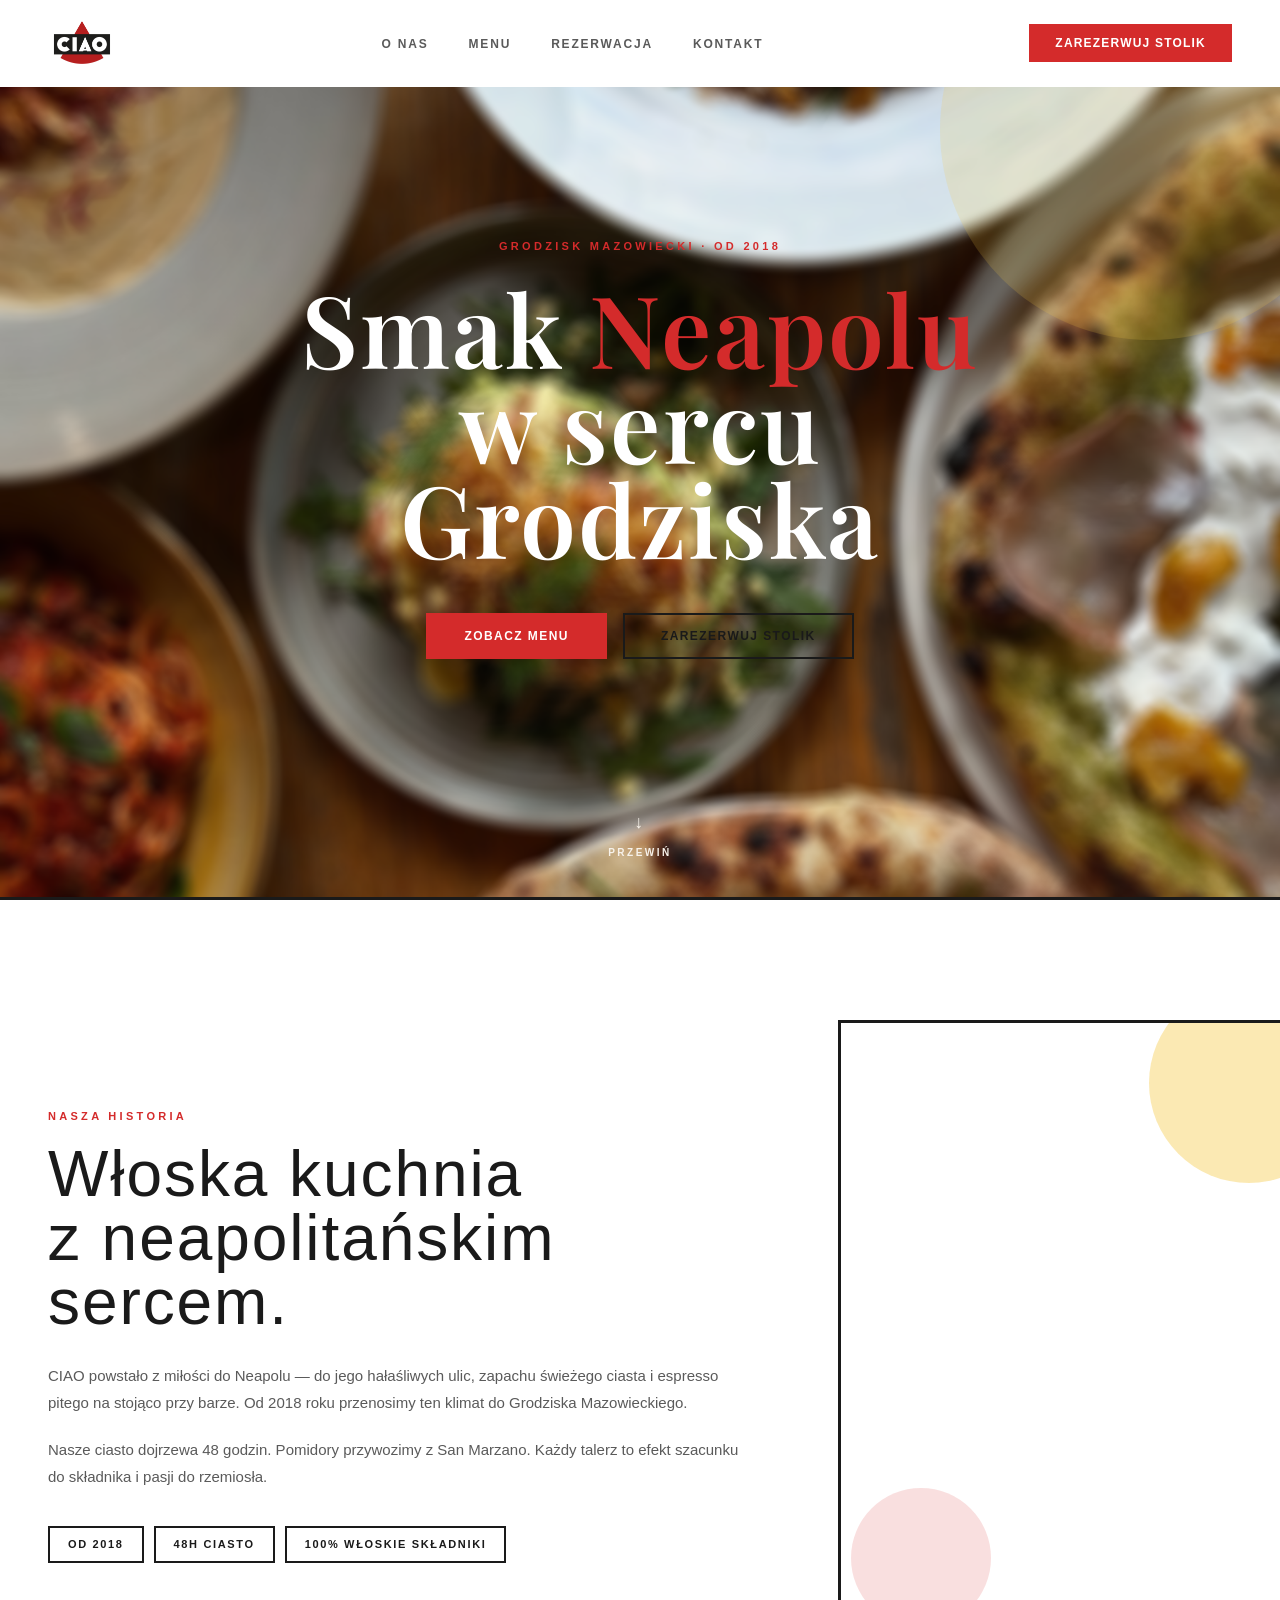
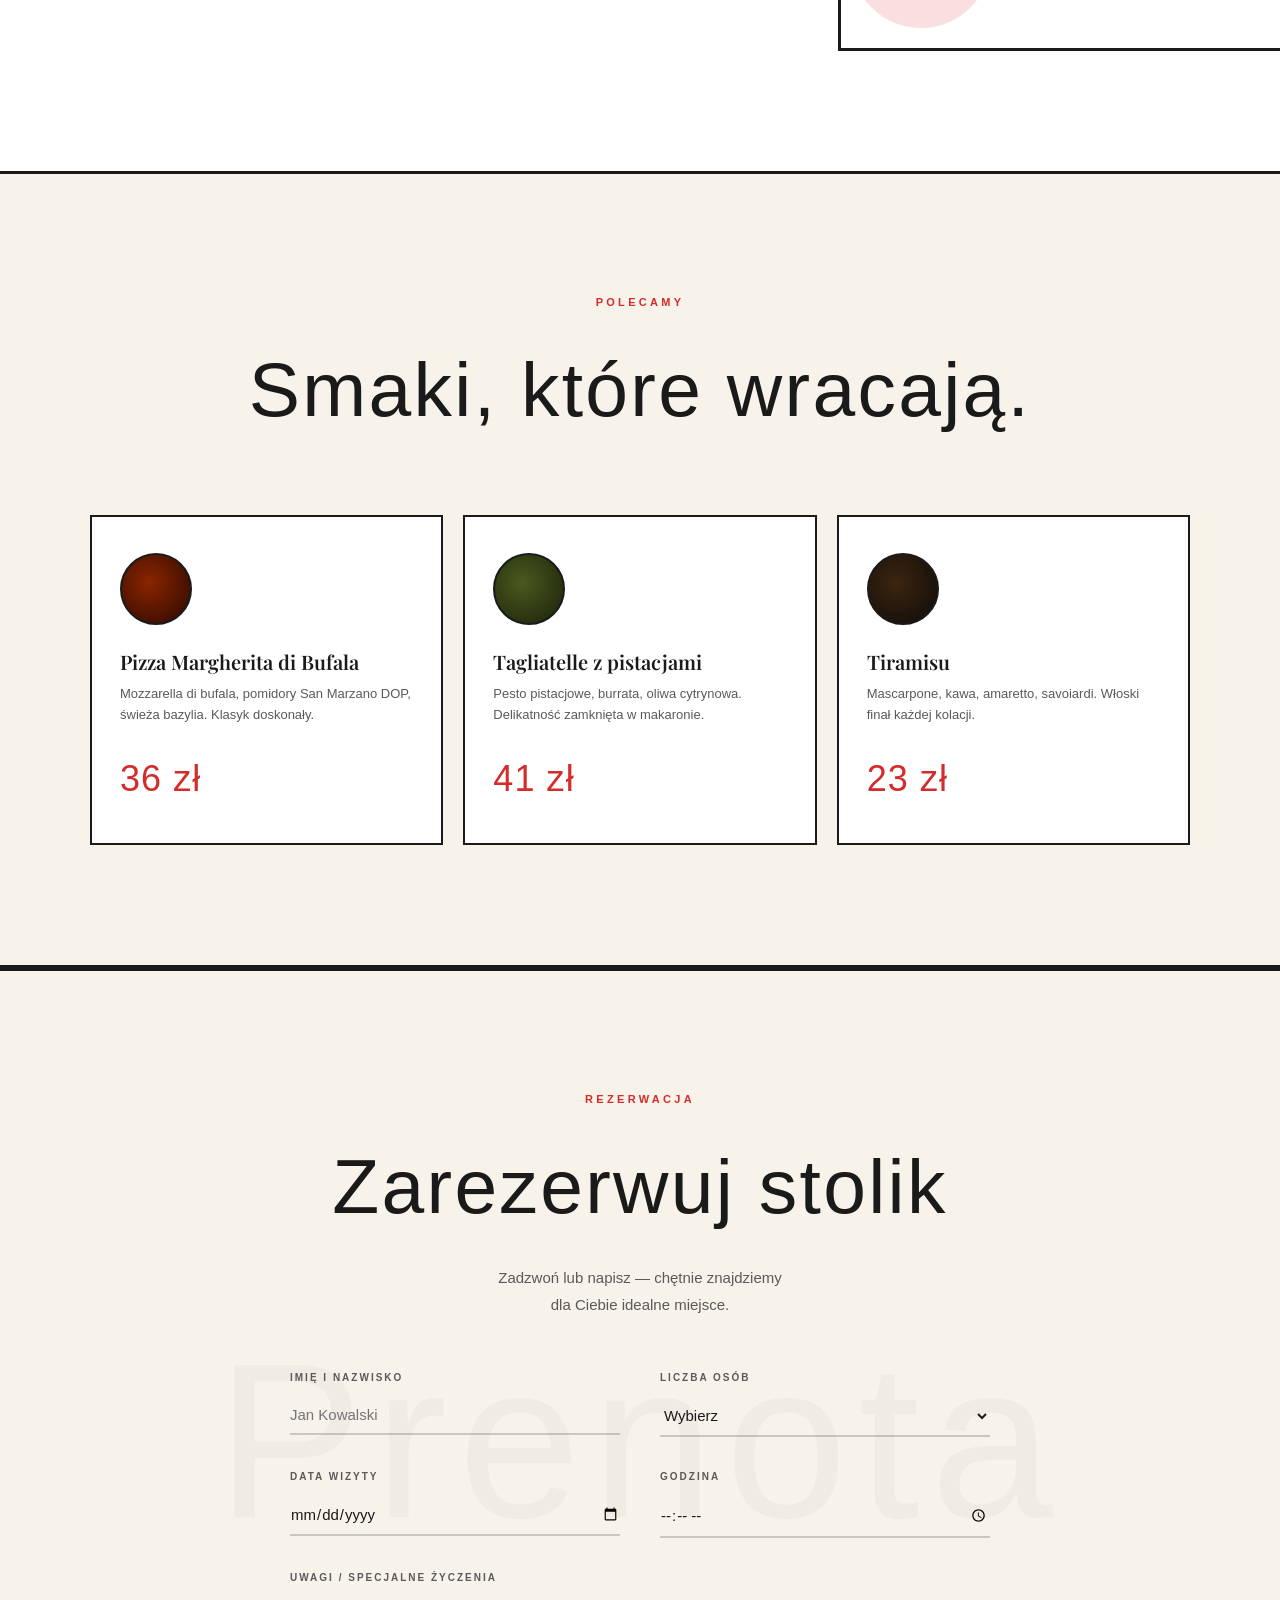
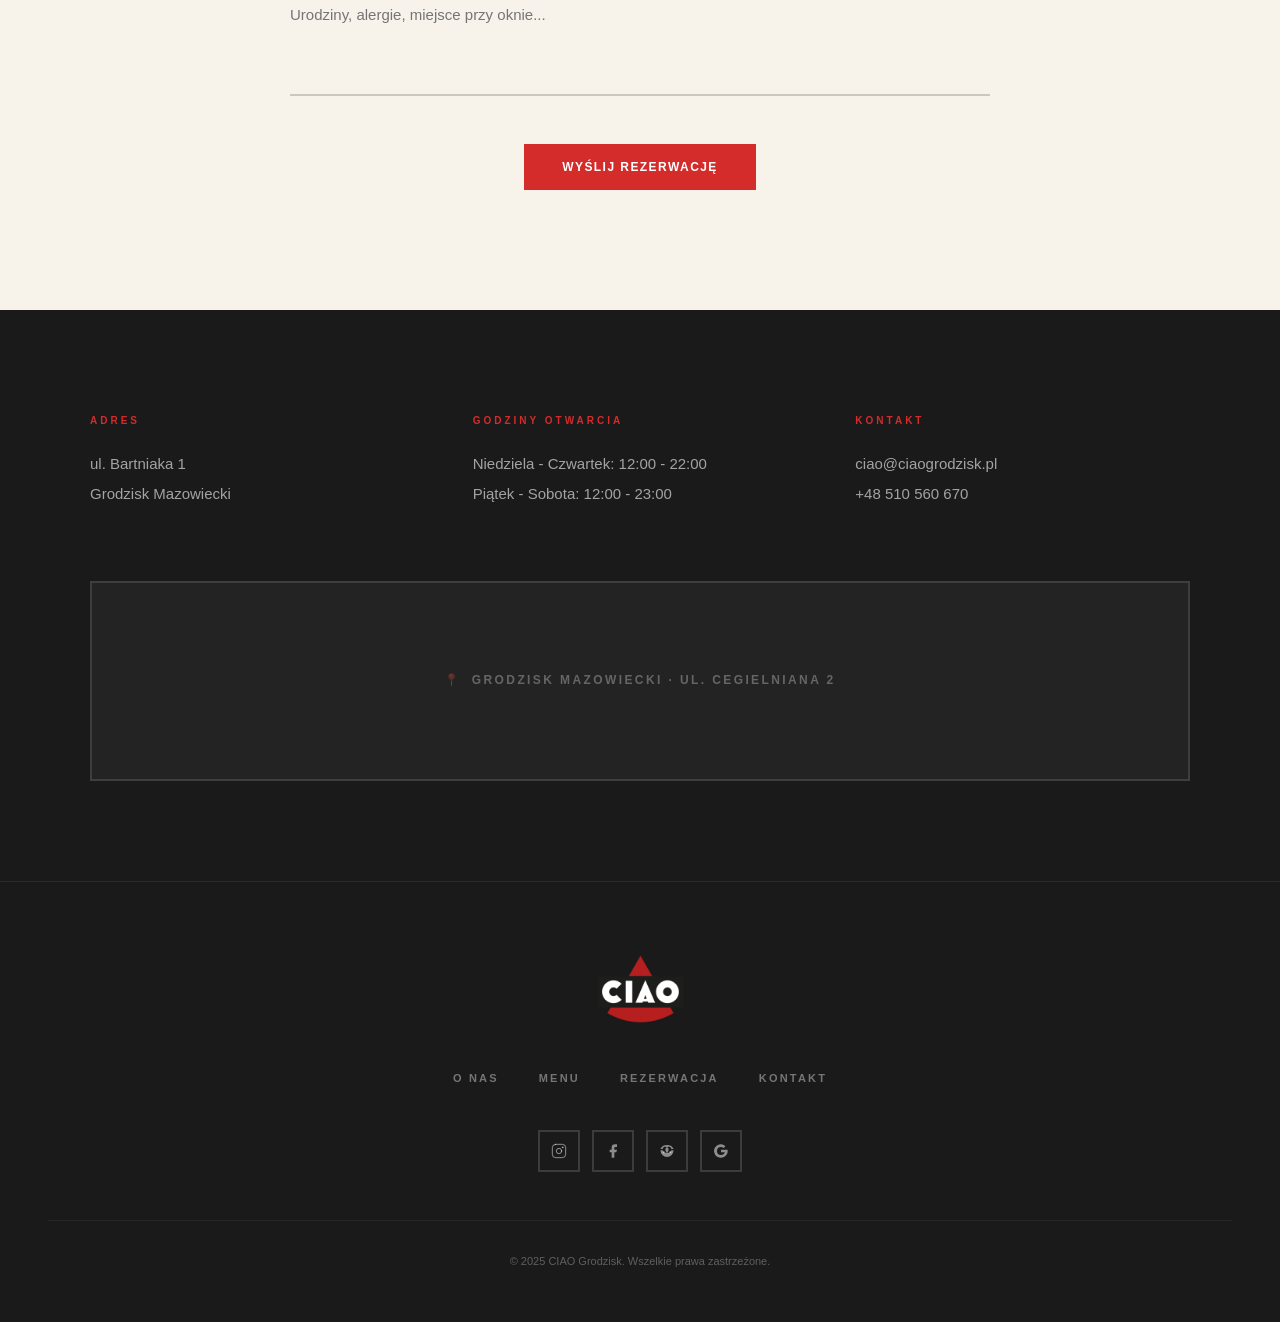
==== commit 29ae3f89: "add menu.html, fix images" ====
--- a/index.html
+++ b/index.html
@@ -8,7 +8,8 @@
 <link rel="preconnect" href="https://fonts.gstatic.com" crossorigin>
 <link href="https://fonts.googleapis.com/css2?family=Cormorant+Garamond:ital,wght@0,300;0,400;0,600;1,300;1,400;1,600&family=Playfair+Display:ital,wght@0,400;0,700;1,400&family=Raleway:wght@300;400;500;600;700&display=swap" rel="stylesheet">
 <link rel="stylesheet" href="style.css">
-<link rel="icon" type="image/x-icon" href="ciao-grodzisk.svg">
+<link rel="icon" type="image/x-icon" href="media/img/favicon.ico">
+<script src="main.js"></script>
 
 </head>
 <body>
@@ -19,7 +20,7 @@
 <div class="mobile-menu" id="mobileMenu">
   <button class="mobile-menu-close" id="mobileMenuClose" aria-label="Zamknij menu">✕</button>
   <a href="#o-nas" onclick="closeMobileMenu()">O nas</a>
-  <a href="#" onclick="showMenu(); closeMobileMenu();">Menu</a>
+  <a href="menu.html">Menu</a>
   <a href="#rezerwacja" onclick="closeMobileMenu()">Rezerwacja</a>
   <a href="#kontakt" onclick="closeMobileMenu()">Kontakt</a>
 </div>
@@ -29,24 +30,12 @@
      ============================================================ -->
 <nav class="navbar" id="navbar">
   <a href="#" class="nav-logo" onclick="showHome(); return false;" aria-label="CIAO Grodzisk">
-    <svg viewBox="0 0 311.811 239.897" xmlns="http://www.w3.org/2000/svg">
-      <style>.st0{fill:#B61F1F;}.st1{fill-rule:evenodd;clip-rule:evenodd;fill:#1D1D1B;}.st2{fill:#FFFFFF;}</style>
-      <g>
-        <path d="M155.898,0L36.503,206.811l0.491,0.282c37.697,21.771,77.708,32.804,118.908,32.804c41.207,0,81.217-11.033,118.908-32.804l0.498-0.282L155.898,0z" class="st0"/>
-        <rect height="113.863" width="311.811" class="st1" y="73.023"/>
-        <g>
-          <path d="M17.459,130.01c0-22.702,18.441-41.143,41.147-41.143c11.291,0,21.547,4.61,29.04,12.1l-18.097,17.98c-2.766-2.766-6.681-4.611-10.943-4.611c-8.646,0-15.675,7.033-15.675,15.674c0,8.533,7.029,15.563,15.675,15.563c4.263,0,8.177-1.732,10.943-4.611l18.097,18.093c-7.493,7.377-17.749,11.986-29.04,11.986C35.9,171.041,17.459,152.718,17.459,130.01z" class="st2"/>
-          <path d="M102.879,169.428V90.481h23.398v78.947H102.879z" class="st2"/>
-          <path d="M137.94,169.428l35.38-81.37l35.496,81.37h-25.123l-1.496-4.033h-17.639l-1.497,4.033H137.94z M168.131,155.714h10.373l-5.185-13.947L168.131,155.714z" class="st2"/>
-          <path d="M212.064,130.01c0-22.702,18.44-41.143,41.142-41.143c22.707,0,41.145,18.441,41.145,41.143c0,22.707-18.437,41.031-41.145,41.031C230.504,171.041,212.064,152.718,212.064,130.01z M268.769,130.01c0-8.64-6.917-15.674-15.563-15.674c-8.646,0-15.557,7.033-15.557,15.674c0,8.533,6.911,15.563,15.557,15.563C261.852,145.573,268.769,138.543,268.769,130.01z" class="st2"/>
-        </g>
-      </g>
-    </svg>
+    <img src="media/img/logo-nav.png" alt="">
   </a>
 
   <ul class="nav-links">
     <li><a href="#o-nas">O nas</a></li>
-    <li><a href="#" id="navMenuLink" onclick="showMenu(); return false;">Menu</a></li>
+    <li><a href="menu.html">Menu</a></li>
     <li><a href="#rezerwacja">Rezerwacja</a></li>
     <li><a href="#kontakt">Kontakt</a></li>
   </ul>
@@ -60,1459 +49,239 @@
   </button>
 </nav>
 
-<!-- ============================================================
-     HOME VIEW
-     ============================================================ -->
-<div id="view-home">
-
-  <!-- HERO -->
-  <section class="hero noise-overlay" id="hero">
-    <div class="hero-glow"></div>
-
-    <!-- Palazzo arches -->
-    <div class="palazzo-arch" style="left:48px; height:58vh;">
-      <div class="palazzo-arch-inner"></div>
-    </div>
-    <div class="palazzo-arch" style="right:48px; height:46vh;">
-      <div class="palazzo-arch-inner"></div>
-    </div>
-
-    <div class="hero-content">
-      <span class="hero-label">Grodzisk Mazowiecki · od 2018</span>
-      <h1 class="hero-headline">
-        Smak <span class="accent">Neapolu</span><br>w sercu Grodziska
-      </h1>
-      <p class="hero-sub">
-        <!-- Prawdziwa pizza neapolitańska, świeże makarony i włoska dusza — przy każdym stoliku. -->
+<!-- HERO -->
+<section class="hero noise-overlay" id="hero">
+  <div class="hero-glow"></div>
+
+  
+
+  <!-- Palazzo arches -->
+  <div class="palazzo-arch" style="left:48px; height:58vh;">
+    <div class="palazzo-arch-inner"></div>
+  </div>
+  <div class="palazzo-arch" style="right:48px; height:46vh;">
+    <div class="palazzo-arch-inner"></div>
+  </div>
+
+  <div class="hero-content">
+    <span class="hero-label">Grodzisk Mazowiecki · od 2018</span>
+    <h1 class="hero-headline">
+      Smak <span class="accent">Neapolu</span><br>w sercu Grodziska
+    </h1>
+    <p class="hero-sub">
+      <!-- Prawdziwa pizza neapolitańska, świeże makarony i włoska dusza — przy każdym stoliku. -->
+    </p>
+    <div class="hero-buttons">
+      <button class="btn-primary" onclick="showMenu()">Zobacz menu</button>
+      <button class="btn-ghost" onclick="document.getElementById('rezerwacja').scrollIntoView({behavior:'smooth'})">Zarezerwuj stolik</button>
+    </div>
+  </div>
+
+  <!-- <div>
+    <img class="pizza" src="media/img/pizza.png" alt="">
+  </div> -->
+
+  <div class="scroll-indicator">
+    <span>↓</span>
+    przewiń
+  </div>
+</section>
+
+<!-- ABOUT -->
+<section class="about-section noise-overlay" id="o-nas">
+  <div class="about-inner">
+    <div class="about-left">
+      <span class="section-label">Nasza historia</span>
+      <h2 class="about-headline">
+        Włoska kuchnia<br>z neapolitańskim sercem.
+      </h2>
+      <p class="about-text">
+        CIAO powstało z miłości do Neapolu — do jego hałaśliwych ulic, zapachu świeżego ciasta i espresso pitego na stojąco przy barze. Od 2018 roku przenosimy ten klimat do Grodziska Mazowieckiego.
       </p>
-      <div class="hero-buttons">
-        <button class="btn-primary" onclick="showMenu()">Zobacz menu</button>
-        <button class="btn-ghost" onclick="document.getElementById('rezerwacja').scrollIntoView({behavior:'smooth'})">Zarezerwuj stolik</button>
-      </div>
-    </div>
-
-    <div class="scroll-indicator">
-      <span>↓</span>
-      przewiń
-    </div>
-  </section>
-
-  <!-- ABOUT -->
-  <section class="about-section noise-overlay" id="o-nas">
-    <div class="about-inner">
-      <div class="about-left">
-        <span class="section-label">Nasza historia</span>
-        <h2 class="about-headline">
-          Włoska kuchnia<br>z neapolitańskim sercem.
-        </h2>
-        <p class="about-text">
-          CIAO powstało z miłości do Neapolu — do jego hałaśliwych ulic, zapachu świeżego ciasta i espresso pitego na stojąco przy barze. Od 2018 roku przenosimy ten klimat do Grodziska Mazowieckiego.
-        </p>
-        <p class="about-text">
-          Nasze ciasto dojrzewa 48 godzin. Pomidory przywozimy z San Marzano. Każdy talerz to efekt szacunku do składnika i pasji do rzemiosła.
-        </p>
-        <div class="stat-pills">
-          <span class="stat-pill">od 2018</span>
-          <span class="stat-pill">48h ciasto</span>
-          <span class="stat-pill">100% włoskie składniki</span>
-        </div>
-      </div>
-      <div class="about-right">
-        <div class="about-window">
-          
-        </div>
-      </div>
-    </div>
-  </section>
-
-  <!-- FEATURED DISHES -->
-  <section class="featured-section noise-overlay">
-    <div class="plate-art-bg"></div>
-    <div class="featured-header">
-      <span class="section-label">Polecamy</span>
-      <h2 class="featured-headline">Smaki, które wracają.</h2>
-    </div>
-    <div class="dishes-grid">
-      <!-- Card 1 -->
-      <div class="dish-card">
-        <div class="dish-plate" style="background: radial-gradient(circle at 40% 40%, #8B2500, #2a0800);"></div>
-        <h3 class="dish-name">Pizza Margherita di Bufala</h3>
-        <p class="dish-desc">Mozzarella di bufala, pomidory San Marzano DOP, świeża bazylia. Klasyk doskonały.</p>
-        <span class="dish-price">36 zł</span>
-      </div>
-      <!-- Card 2 -->
-      <div class="dish-card">
-        <div class="dish-plate" style="background: radial-gradient(circle at 40% 40%, #4a5a20, #1a2008);"></div>
-        <h3 class="dish-name">Tagliatelle z pistacjami</h3>
-        <p class="dish-desc">Pesto pistacjowe, burrata, oliwa cytrynowa. Delikatność zamknięta w makaronie.</p>
-        <span class="dish-price">41 zł</span>
-      </div>
-      <!-- Card 3 -->
-      <div class="dish-card">
-        <div class="dish-plate" style="background: radial-gradient(circle at 40% 40%, #3d2510, #0d0b09);"></div>
-        <h3 class="dish-name">Tiramisu</h3>
-        <p class="dish-desc">Mascarpone, kawa, amaretto, savoiardi. Włoski finał każdej kolacji.</p>
-        <span class="dish-price">23 zł</span>
-      </div>
-    </div>
-  </section>
-
-  <!-- RESERVATION -->
-  <section class="reservation-section noise-overlay" id="rezerwacja">
-    <div class="prenota-bg">Prenota</div>
-    <div class="reservation-inner">
-      <span class="section-label">Rezerwacja</span>
-      <h2 class="reservation-headline">Zarezerwuj stolik</h2>
-      <p class="reservation-sub">
-        Zadzwoń lub napisz — chętnie znajdziemy<br>dla Ciebie idealne miejsce.
+      <p class="about-text">
+        Nasze ciasto dojrzewa 48 godzin. Pomidory przywozimy z San Marzano. Każdy talerz to efekt szacunku do składnika i pasji do rzemiosła.
       </p>
-      <form class="reservation-form" id="reservationForm" onsubmit="handleReservation(event)">
-        <div class="form-grid">
-          <div class="form-field">
-            <label for="res-name">Imię i nazwisko</label>
-            <input type="text" id="res-name" placeholder="Jan Kowalski" required>
-          </div>
-          <div class="form-field">
-            <label for="res-guests">Liczba osób</label>
-            <select id="res-guests" required>
-              <option value="" disabled selected>Wybierz</option>
-              <option>1</option><option>2</option><option>3</option>
-              <option>4</option><option>5</option><option>6</option>
-              <option>7</option><option>8</option><option>9</option>
-              <option>10+</option>
-            </select>
-          </div>
-          <div class="form-field">
-            <label for="res-date">Data wizyty</label>
-            <input type="date" id="res-date" required>
-          </div>
-          <div class="form-field">
-            <label for="res-time">Godzina</label>
-            <input type="time" id="res-time" required>
-          </div>
-          <div class="form-field form-full">
-            <label for="res-notes">Uwagi / specjalne życzenia</label>
-            <textarea id="res-notes" placeholder="Urodziny, alergie, miejsce przy oknie..."></textarea>
-          </div>
-        </div>
-        <div class="form-submit-wrap">
-          <button type="submit" class="btn-primary">Wyślij rezerwację</button>
-        </div>
-      </form>
-      <div class="form-success" id="formSuccess">
-        Dziękujemy! Odezwiemy się wkrótce. 🤌
-      </div>
-    </div>
-  </section>
-
-  <!-- CONTACT -->
-  <section class="contact-section noise-overlay" id="kontakt">
-    <div class="contact-inner">
-      <div class="contact-grid">
-        <div class="contact-col">
-          <span class="contact-col-label">Adres</span>
-          <p>ul. Cegielniana 2</p>
-          <p>Grodzisk Mazowiecki</p>
-          <p style="margin-top:12px;">Otwarte: wt–nd</p>
-          <p>12:00 – 22:00</p>
-        </div>
-        <div class="contact-col">
-          <span class="contact-col-label">Kontakt</span>
-          <a href="mailto:rezerwacje@ciao-grodzisk.pl">rezerwacje@ciao-grodzisk.pl</a>
-          <a href="tel:+48000000000">+48 XXX XXX XXX</a>
-        </div>
-        <div class="contact-col">
-          <span class="contact-col-label">Social</span>
-          <div class="social-links">
-            <a href="#" class="social-link">
-              <span class="social-icon">📸</span> Instagram
-            </a>
-            <a href="#" class="social-link">
-              <span class="social-icon">👤</span> Facebook
-            </a>
-            <a href="#" class="social-link">
-              <span class="social-icon">📍</span> Google Maps
-            </a>
-          </div>
-        </div>
-      </div>
-      <div class="map-placeholder">
-        <span>📍</span>
-        <span>Grodzisk Mazowiecki · ul. Cegielniana 2</span>
-      </div>
-    </div>
-  </section>
-
-  <!-- FOOTER -->
-  <footer class="noise-overlay">
-    <div class="footer-logo">
-      <svg viewBox="0 0 311.811 239.897" xmlns="http://www.w3.org/2000/svg">
-        <style>.st0f{fill:#B61F1F;}.st1f{fill-rule:evenodd;clip-rule:evenodd;fill:#1D1D1B;}.st2f{fill:#FFFFFF;}</style>
-        <g>
-          <path d="M155.898,0L36.503,206.811l0.491,0.282c37.697,21.771,77.708,32.804,118.908,32.804c41.207,0,81.217-11.033,118.908-32.804l0.498-0.282L155.898,0z" class="st0f"/>
-          <rect height="113.863" width="311.811" class="st1f" y="73.023"/>
-          <g>
-            <path d="M17.459,130.01c0-22.702,18.441-41.143,41.147-41.143c11.291,0,21.547,4.61,29.04,12.1l-18.097,17.98c-2.766-2.766-6.681-4.611-10.943-4.611c-8.646,0-15.675,7.033-15.675,15.674c0,8.533,7.029,15.563,15.675,15.563c4.263,0,8.177-1.732,10.943-4.611l18.097,18.093c-7.493,7.377-17.749,11.986-29.04,11.986C35.9,171.041,17.459,152.718,17.459,130.01z" class="st2f"/>
-            <path d="M102.879,169.428V90.481h23.398v78.947H102.879z" class="st2f"/>
-            <path d="M137.94,169.428l35.38-81.37l35.496,81.37h-25.123l-1.496-4.033h-17.639l-1.497,4.033H137.94z M168.131,155.714h10.373l-5.185-13.947L168.131,155.714z" class="st2f"/>
-            <path d="M212.064,130.01c0-22.702,18.44-41.143,41.142-41.143c22.707,0,41.145,18.441,41.145,41.143c0,22.707-18.437,41.031-41.145,41.031C230.504,171.041,212.064,152.718,212.064,130.01z M268.769,130.01c0-8.64-6.917-15.674-15.563-15.674c-8.646,0-15.557,7.033-15.557,15.674c0,8.533,6.911,15.563,15.557,15.563C261.852,145.573,268.769,138.543,268.769,130.01z" class="st2f"/>
-          </g>
-        </g>
+      <div class="stat-pills">
+        <span class="stat-pill">od 2018</span>
+        <span class="stat-pill">48h ciasto</span>
+        <span class="stat-pill">100% włoskie składniki</span>
+      </div>
+    </div>
+    <div class="about-right">
+      <div class="about-window">
+        
+      </div>
+    </div>
+  </div>
+</section>
+
+<!-- FEATURED DISHES -->
+<section class="featured-section noise-overlay">
+  <div class="plate-art-bg"></div>
+  <div class="featured-header">
+    <span class="section-label">Polecamy</span>
+    <h2 class="featured-headline">Smaki, które wracają.</h2>
+  </div>
+  <div class="dishes-grid">
+    <!-- Card 1 -->
+    <div class="dish-card">
+      <div class="dish-plate" style="background: radial-gradient(circle at 40% 40%, #8B2500, #2a0800);"></div>
+      <h3 class="dish-name">Pizza Margherita di Bufala</h3>
+      <p class="dish-desc">Mozzarella di bufala, pomidory San Marzano DOP, świeża bazylia. Klasyk doskonały.</p>
+      <span class="dish-price">36 zł</span>
+    </div>
+    <!-- Card 2 -->
+    <div class="dish-card">
+      <div class="dish-plate" style="background: radial-gradient(circle at 40% 40%, #4a5a20, #1a2008);"></div>
+      <h3 class="dish-name">Tagliatelle z pistacjami</h3>
+      <p class="dish-desc">Pesto pistacjowe, burrata, oliwa cytrynowa. Delikatność zamknięta w makaronie.</p>
+      <span class="dish-price">41 zł</span>
+    </div>
+    <!-- Card 3 -->
+    <div class="dish-card">
+      <div class="dish-plate" style="background: radial-gradient(circle at 40% 40%, #3d2510, #0d0b09);"></div>
+      <h3 class="dish-name">Tiramisu</h3>
+      <p class="dish-desc">Mascarpone, kawa, amaretto, savoiardi. Włoski finał każdej kolacji.</p>
+      <span class="dish-price">23 zł</span>
+    </div>
+  </div>
+</section>
+
+<!-- RESERVATION -->
+<section class="reservation-section noise-overlay" id="rezerwacja">
+  <div class="prenota-bg">Prenota</div>
+  <div class="reservation-inner">
+    <span class="section-label">Rezerwacja</span>
+    <h2 class="reservation-headline">Zarezerwuj stolik</h2>
+    <p class="reservation-sub">
+      Zadzwoń lub napisz — chętnie znajdziemy<br>dla Ciebie idealne miejsce.
+    </p>
+    <form class="reservation-form" id="reservationForm" onsubmit="handleReservation(event)">
+      <div class="form-grid">
+        <div class="form-field">
+          <label for="res-name">Imię i nazwisko</label>
+          <input type="text" id="res-name" placeholder="Jan Kowalski" required>
+        </div>
+        <div class="form-field">
+          <label for="res-guests">Liczba osób</label>
+          <select id="res-guests" required>
+            <option value="" disabled selected>Wybierz</option>
+            <option>1</option><option>2</option><option>3</option>
+            <option>4</option><option>5</option><option>6</option>
+            <option>7</option><option>8</option><option>9</option>
+            <option>10+</option>
+          </select>
+        </div>
+        <div class="form-field">
+          <label for="res-date">Data wizyty</label>
+          <input type="date" id="res-date" required>
+        </div>
+        <div class="form-field">
+          <label for="res-time">Godzina</label>
+          <input type="time" id="res-time" required>
+        </div>
+        <div class="form-field form-full">
+          <label for="res-notes">Uwagi / specjalne życzenia</label>
+          <textarea id="res-notes" placeholder="Urodziny, alergie, miejsce przy oknie..."></textarea>
+        </div>
+      </div>
+      <div class="form-submit-wrap">
+        <button type="submit" class="btn-primary">Wyślij rezerwację</button>
+      </div>
+    </form>
+    <div class="form-success" id="formSuccess">
+      Dziękujemy! Odezwiemy się wkrótce. 🤌
+    </div>
+  </div>
+</section>
+
+<!-- CONTACT -->
+<section class="contact-section noise-overlay" id="kontakt">
+  <div class="contact-inner">
+    <div class="contact-grid">
+      <div class="contact-col">
+        <span class="contact-col-label">Adres</span>
+        <p>ul. Bartniaka 1</p>
+        <p>Grodzisk Mazowiecki</p>
+        <p style="margin-top:12px;"></p>
+      </div>
+      <div class="contact-col">
+        <span class="contact-col-label">Godziny otwarcia</span>
+        <div class="social-links">
+          <p>
+            Niedziela - Czwartek: 12:00 - 22:00<br>
+            Piątek - Sobota: 12:00 - 23:00
+          </p>
+        </div>
+      </div>
+      <div class="contact-col">
+        <span class="contact-col-label">Kontakt</span>
+        <a href="mailto:rezerwacje@ciao-grodzisk.pl">ciao@ciaogrodzisk.pl</a>
+        <a href="tel:+48000000000">+48 510 560 670</a>
+      </div>
+    </div>
+    <div class="map-placeholder">
+      <span>📍</span>
+      <span>Grodzisk Mazowiecki · ul. Cegielniana 2</span>
+    </div>
+  </div>
+</section>
+
+<!-- FOOTER -->
+<footer class="noise-overlay">
+  <div class="footer-logo">
+    <center>
+      <img src="media/img/logo-nav.png" alt="CIAO Grodzisk">
+    </center>
+  </div>
+
+  <ul class="footer-nav">
+    <li><a href="#o-nas">O nas</a></li>
+    <li><a href="menu.html">Menu</a></li>
+    <li><a href="#rezerwacja">Rezerwacja</a></li>
+    <li><a href="#kontakt">Kontakt</a></li>
+  </ul>
+
+  <div class="footer-socials">
+    <a href="#" class="footer-social-btn" aria-label="Instagram" title="Instagram">
+      <svg width="16" height="16" viewBox="0 0 24 24" fill="none" stroke="currentColor" stroke-width="1.5" stroke-linecap="round" stroke-linejoin="round">
+        <rect x="2" y="2" width="20" height="20" rx="5" ry="5"/>
+        <circle cx="12" cy="12" r="4"/>
+        <circle cx="17.5" cy="6.5" r="0.5" fill="currentColor"/>
       </svg>
-    </div>
-
-    <ul class="footer-nav">
-      <li><a href="#o-nas">O nas</a></li>
-      <li><a href="#" onclick="showMenu(); return false;">Menu</a></li>
-      <li><a href="#rezerwacja">Rezerwacja</a></li>
-      <li><a href="#kontakt">Kontakt</a></li>
-    </ul>
-
-    <div class="footer-socials">
-      <a href="#" class="footer-social-btn" aria-label="Instagram" title="Instagram">
-        <svg width="16" height="16" viewBox="0 0 24 24" fill="none" stroke="currentColor" stroke-width="1.5" stroke-linecap="round" stroke-linejoin="round">
-          <rect x="2" y="2" width="20" height="20" rx="5" ry="5"/>
-          <circle cx="12" cy="12" r="4"/>
-          <circle cx="17.5" cy="6.5" r="0.5" fill="currentColor"/>
-        </svg>
-      </a>
-      <a href="https://www.facebook.com/ciaogrodzisk/" target="_blank" class="footer-social-btn" aria-label="Facebook" title="Facebook">
-        <svg width="16" height="16" viewBox="0 0 24 24" fill="currentColor">
-          <path d="M18 2h-3a5 5 0 0 0-5 5v3H7v4h3v8h4v-8h3l1-4h-4V7a1 1 0 0 1 1-1h3z"/>
-        </svg>
-      </a>
-      <a href="#" class="footer-social-btn" aria-label="TripAdvisor" title="TripAdvisor">
-        <svg width="16" height="16" viewBox="0 0 24 24" fill="currentColor">
-          <path d="M12 3C7 3 3.5 5.5 2 9h3.5a4.5 4.5 0 1 1 0 2H2.2A10 10 0 0 0 12 21a10 10 0 0 0 9.8-10H18.5a4.5 4.5 0 1 1 0-2H22C20.5 5.5 17 3 12 3z"/>
-          <circle cx="7" cy="14" r="1.5"/>
-          <circle cx="17" cy="14" r="1.5"/>
-        </svg>
-      </a>
-      <a href="#" class="footer-social-btn" aria-label="Google" title="Google">
-        <svg width="16" height="16" viewBox="0 0 24 24" fill="currentColor">
-          <path d="M21.8 10.2H12v3.6h5.6c-.5 2.5-2.7 4.2-5.6 4.2a6 6 0 0 1 0-12c1.5 0 2.9.6 4 1.5l2.6-2.6A10 10 0 1 0 12 22c5.5 0 10-4 10-10 0-.6-.1-1.2-.2-1.8z"/>
-        </svg>
-      </a>
-    </div>
-
-    <div class="footer-bottom">
-      <p class="footer-copy">© 2025 CIAO Grodzisk. Wszelkie prawa zastrzeżone.</p>
-    </div>
-  </footer>
-
-</div><!-- /#view-home -->
-
-
-<!-- ============================================================
-     MENU VIEW (SPA)
-     ============================================================ -->
-<div id="view-menu">
-
-  <!-- Back button (fixed, visible only in menu view) -->
-  <button class="menu-back" id="menuBack" onclick="showHome()">
-    <svg width="14" height="14" viewBox="0 0 24 24" fill="none" stroke="currentColor" stroke-width="1.5" stroke-linecap="round" stroke-linejoin="round">
-      <polyline points="15 18 9 12 15 6"/>
-    </svg>
-    Wróć
-  </button>
-
-  <div class="menu-view noise-overlay">
-
-    <!-- Menu header -->
-    <div class="menu-header">
-      <h1 class="menu-title">Menu</h1>
-      <span class="menu-season">Jesień / Zima 2025</span>
-    </div>
-
-    <!-- Category tabs -->
-    <div class="menu-tabs" id="menuTabs">
-      <button class="menu-tab active" data-cat="na-zime">Na zimę</button>
-      <button class="menu-tab" data-cat="napoje-zimne">Napoje zimne</button>
-      <button class="menu-tab" data-cat="kawa">Kawa i herbata</button>
-      <button class="menu-tab" data-cat="piwo">Piwo</button>
-      <button class="menu-tab" data-cat="drinki">Drinki</button>
-      <button class="menu-tab" data-cat="kids">Ciao Kids</button>
-      <button class="menu-tab" data-cat="przystawki">Przystawki</button>
-      <button class="menu-tab" data-cat="salatki">Sałatki</button>
-      <button class="menu-tab" data-cat="makarony">Makarony</button>
-      <button class="menu-tab" data-cat="desery">Desery</button>
-      <button class="menu-tab" data-cat="pizza">Pizza</button>
-    </div>
-
-    <!-- Menu content -->
-    <div class="menu-content">
-
-      <!-- ======================================================
-           NA ZIMĘ
-           ====================================================== -->
-      <div class="menu-category active" id="cat-na-zime">
-        <h2 class="menu-category-title">Na zimę</h2>
-
-        <div class="menu-item">
-          <div class="menu-item-row">
-            <span class="menu-item-name">Herbata zimowa</span>
-            <span class="menu-item-dots"></span>
-            <span class="menu-item-price">21 zł</span>
-          </div>
-          <p class="menu-item-desc">Domowy syrop korzenny, cytryna, pomarańcza, goździki, imbir, cynamon<br>
-            <em style="color:var(--color-accent); font-size:12px;">+ Dodaj rum / wiśniówkę +10 zł</em>
-          </p>
-        </div>
-
-        <div class="menu-item">
-          <div class="menu-item-row">
-            <span class="menu-item-name">Lemoniada na gorąco</span>
-            <span class="menu-item-dots"></span>
-            <span class="menu-item-price">19 zł</span>
-          </div>
-          <p class="menu-item-desc">Brzoskwinia, wiśnie, cytryna, pomarańcza, imbir, cynamon, goździki</p>
-        </div>
-
-        <div class="menu-item">
-          <div class="menu-item-row">
-            <span class="menu-item-name">Wino grzane</span>
-            <span class="menu-item-dots"></span>
-            <span class="menu-item-price">21 zł</span>
-          </div>
-          <p class="menu-item-desc">Czerwone wino, pijane wiśnie, domowy syrop korzenny, pomarańcza, goździki</p>
-        </div>
-
-        <div class="menu-item">
-          <div class="menu-item-row">
-            <span class="menu-item-name">
-              Peach Cobler
-              <span class="menu-item-badges">
-                <span class="badge" style="background:rgba(200,100,42,0.15);color:#e8a060;border:1px solid rgba(200,100,42,0.3);font-size:8px;padding:2px 6px;">NA CIEPŁO</span>
-              </span>
-            </span>
-            <span class="menu-item-dots"></span>
-            <span class="menu-item-price">33 zł</span>
-          </div>
-          <p class="menu-item-desc">Aperol, wódka waniliowa, brzoskwinia, cytryna</p>
-        </div>
-
-        <div class="menu-item">
-          <div class="menu-item-row">
-            <span class="menu-item-name">
-              Cinnamon Toddy
-              <span class="menu-item-badges">
-                <span class="badge" style="background:rgba(200,100,42,0.15);color:#e8a060;border:1px solid rgba(200,100,42,0.3);font-size:8px;padding:2px 6px;">NA CIEPŁO</span>
-              </span>
-            </span>
-            <span class="menu-item-dots"></span>
-            <span class="menu-item-price">33 zł</span>
-          </div>
-          <p class="menu-item-desc">Fireball, miód rozmarynowy, cytryna, cynamon, czarna herbata, pomarańcza, goździki, rozmaryn</p>
-        </div>
-      </div>
-
-      <!-- ======================================================
-           NAPOJE ZIMNE
-           ====================================================== -->
-      <div class="menu-category" id="cat-napoje-zimne">
-        <h2 class="menu-category-title">Napoje zimne</h2>
-
-        <div class="menu-item">
-          <div class="menu-item-row">
-            <span class="menu-item-name">Coca Cola Zero / Cola / Fanta / Sprite / Kinley 0,25l</span>
-            <span class="menu-item-dots"></span>
-            <span class="menu-item-price">9 zł</span>
-          </div>
-        </div>
-
-        <div class="menu-item">
-          <div class="menu-item-row">
-            <span class="menu-item-name">Kropla Beskidu / Kropla Delice 0,33l</span>
-            <span class="menu-item-dots"></span>
-            <span class="menu-item-price">8 zł</span>
-          </div>
-        </div>
-
-        <div class="menu-item">
-          <div class="menu-item-row">
-            <span class="menu-item-name">Cappy jabłkowy / pomarańczowy 0,25l</span>
-            <span class="menu-item-dots"></span>
-            <span class="menu-item-price">9 zł</span>
-          </div>
-        </div>
-
-        <div class="menu-item">
-          <div class="menu-item-row">
-            <span class="menu-item-name">Lemoniada cytrynowa 0,45l</span>
-            <span class="menu-item-dots"></span>
-            <span class="menu-item-price">16 zł</span>
-          </div>
-        </div>
-
-        <div class="menu-item">
-          <div class="menu-item-row">
-            <span class="menu-item-name">Lemoniada mango-marakuja 0,45l</span>
-            <span class="menu-item-dots"></span>
-            <span class="menu-item-price">19 zł</span>
-          </div>
-        </div>
-
-        <div class="menu-item">
-          <div class="menu-item-row">
-            <span class="menu-item-name">Sok świeżo wyciskany 0,33l</span>
-            <span class="menu-item-dots"></span>
-            <span class="menu-item-price">16 zł</span>
-          </div>
-          <p class="menu-item-desc">pomarańczowy / grejpfrutowy / mieszany</p>
-        </div>
-
-        <div class="menu-item">
-          <div class="menu-item-row">
-            <span class="menu-item-name">San Pellegrino Aranciata / Aranciata Rosa</span>
-            <span class="menu-item-dots"></span>
-            <span class="menu-item-price">13 zł</span>
-          </div>
-        </div>
-
-        <div class="menu-item">
-          <div class="menu-item-row">
-            <span class="menu-item-name">Woda San Pellegrino 0,25l / 0,75l</span>
-            <span class="menu-item-dots"></span>
-            <span class="menu-item-price">9 / 19 zł</span>
-          </div>
-        </div>
-      </div>
-
-      <!-- ======================================================
-           KAWA I HERBATA
-           ====================================================== -->
-      <div class="menu-category" id="cat-kawa">
-        <h2 class="menu-category-title">Kawa i herbata</h2>
-
-        <div class="menu-item">
-          <div class="menu-item-row">
-            <span class="menu-item-name">
-              Pumpkin Spice Latte
-              <span class="menu-item-badges"><span class="badge badge-new">nowość</span></span>
-            </span>
-            <span class="menu-item-dots"></span>
-            <span class="menu-item-price">21 zł</span>
-          </div>
-          <p class="menu-item-desc">Przyprawy korzenne, syrop dyniowy, bita śmietana, wiórki karmelowe</p>
-        </div>
-
-        <div class="menu-item">
-          <div class="menu-item-row">
-            <span class="menu-item-name">Herbata Sirocco</span>
-            <span class="menu-item-dots"></span>
-            <span class="menu-item-price">14 zł</span>
-          </div>
-          <p class="menu-item-desc">czarna · Earl Grey · czarna owocowa · zielona · zielona jaśminowa · zielona z prażonym ryżem · zielona owocowa · biała z brzoskwinią · mięta</p>
-        </div>
-
-        <div class="menu-item">
-          <div class="menu-item-row">
-            <span class="menu-item-name">Espresso / Espresso Doppio</span>
-            <span class="menu-item-dots"></span>
-            <span class="menu-item-price">7 / 9 zł</span>
-          </div>
-        </div>
-
-        <div class="menu-item">
-          <div class="menu-item-row">
-            <span class="menu-item-name">Americano</span>
-            <span class="menu-item-dots"></span>
-            <span class="menu-item-price">8 / 10 zł</span>
-          </div>
-        </div>
-
-        <div class="menu-item">
-          <div class="menu-item-row">
-            <span class="menu-item-name">Americano z mlekiem</span>
-            <span class="menu-item-dots"></span>
-            <span class="menu-item-price">9 / 11 zł</span>
-          </div>
-        </div>
-
-        <div class="menu-item">
-          <div class="menu-item-row">
-            <span class="menu-item-name">Cappuccino</span>
-            <span class="menu-item-dots"></span>
-            <span class="menu-item-price">10 / 12 zł</span>
-          </div>
-        </div>
-
-        <div class="menu-item">
-          <div class="menu-item-row">
-            <span class="menu-item-name">Latte</span>
-            <span class="menu-item-dots"></span>
-            <span class="menu-item-price">14 zł</span>
-          </div>
-        </div>
-
-        <div class="menu-item">
-          <div class="menu-item-row">
-            <span class="menu-item-name">Flat White</span>
-            <span class="menu-item-dots"></span>
-            <span class="menu-item-price">12 zł</span>
-          </div>
-        </div>
-
-        <div class="menu-item">
-          <div class="menu-item-row">
-            <span class="menu-item-name">Espresso Tonic</span>
-            <span class="menu-item-dots"></span>
-            <span class="menu-item-price">15 zł</span>
-          </div>
-        </div>
-
-        <div class="menu-item">
-          <div class="menu-item-row">
-            <span class="menu-item-name">Ice Latte</span>
-            <span class="menu-item-dots"></span>
-            <span class="menu-item-price">15 zł</span>
-          </div>
-        </div>
-
-        <div class="menu-item">
-          <div class="menu-item-row">
-            <span class="menu-item-name">Mleko roślinne / Syrop do kawy</span>
-            <span class="menu-item-dots"></span>
-            <span class="menu-item-price">+3 zł</span>
-          </div>
-        </div>
-      </div>
-
-      <!-- ======================================================
-           PIWO
-           ====================================================== -->
-      <div class="menu-category" id="cat-piwo">
-        <h2 class="menu-category-title">Piwo</h2>
-
-        <div class="menu-item">
-          <div class="menu-item-row">
-            <span class="menu-item-name">Peroni Nastro Azzurro z beczki 0,25l / 0,4l</span>
-            <span class="menu-item-dots"></span>
-            <span class="menu-item-price">11 / 15 zł</span>
-          </div>
-        </div>
-
-        <div class="menu-item">
-          <div class="menu-item-row">
-            <span class="menu-item-name">Książęce IPA / Złote Pszeniczne / Czerwony Lager 0,5l</span>
-            <span class="menu-item-dots"></span>
-            <span class="menu-item-price">15 zł</span>
-          </div>
-        </div>
-
-        <div class="menu-item">
-          <div class="menu-item-row">
-            <span class="menu-item-name">Piknikowe Pils / Pszeniczne 0,5l</span>
-            <span class="menu-item-dots"></span>
-            <span class="menu-item-price">17 zł</span>
-          </div>
-        </div>
-
-        <div class="menu-item">
-          <div class="menu-item-row">
-            <span class="menu-item-name">Peroni Nastro Azzurro 0% 0,33l</span>
-            <span class="menu-item-dots"></span>
-            <span class="menu-item-price">11 zł</span>
-          </div>
-        </div>
-
-        <div class="menu-item">
-          <div class="menu-item-row">
-            <span class="menu-item-name">Książęce IPA / Złote Pszeniczne 0% 0,5l</span>
-            <span class="menu-item-dots"></span>
-            <span class="menu-item-price">15 zł</span>
-          </div>
-        </div>
-
-        <div class="menu-item">
-          <div class="menu-item-row">
-            <span class="menu-item-name">Piknikowe bezalkoholowe 0,05% 0,5l</span>
-            <span class="menu-item-dots"></span>
-            <span class="menu-item-price">17 zł</span>
-          </div>
-        </div>
-
-        <div class="menu-item">
-          <div class="menu-item-row">
-            <span class="menu-item-name">Złote Pszeniczne 0% 0,5l</span>
-            <span class="menu-item-dots"></span>
-            <span class="menu-item-price">15 zł</span>
-          </div>
-        </div>
-
-        <div class="menu-item">
-          <div class="menu-item-row">
-            <span class="menu-item-name">Bawaria bezalkoholowa klasyczna / pszeniczna imbir-limonka 0,33l</span>
-            <span class="menu-item-dots"></span>
-            <span class="menu-item-price">12 zł</span>
-          </div>
-        </div>
-      </div>
-
-      <!-- ======================================================
-           DRINKI
-           ====================================================== -->
-      <div class="menu-category" id="cat-drinki">
-        <h2 class="menu-category-title">Drinki</h2>
-
-        <div class="menu-item">
-          <div class="menu-item-row">
-            <span class="menu-item-name">Ciaocello 4x / 0,5l</span>
-            <span class="menu-item-dots"></span>
-            <span class="menu-item-price">29 / 70 zł</span>
-          </div>
-          <p class="menu-item-desc">Nasza autorska interpretacja słynnego Limoncello — wódka, cytryna, mięta</p>
-        </div>
-
-        <div class="menu-item">
-          <div class="menu-item-row">
-            <span class="menu-item-name">Passion CIAO 2.0</span>
-            <span class="menu-item-dots"></span>
-            <span class="menu-item-price">33 zł</span>
-          </div>
-          <p class="menu-item-desc">Passoa, Gin Gibsons London Dry, kwiat bzu, cytryna, białko, kwiaty jadalne</p>
-        </div>
-
-        <div class="menu-item">
-          <div class="menu-item-row">
-            <span class="menu-item-name">Aperol Spritz <em style="font-size:11px;color:var(--color-muted)">(dostępna wersja 0%)</em></span>
-            <span class="menu-item-dots"></span>
-            <span class="menu-item-price">31 zł</span>
-          </div>
-          <p class="menu-item-desc">Aperol, Cava Vilarnau brut, pomarańcza, soda</p>
-        </div>
-
-        <div class="menu-item">
-          <div class="menu-item-row">
-            <span class="menu-item-name">Hugo Spritz <em style="font-size:11px;color:var(--color-muted)">(dostępna wersja 0%)</em></span>
-            <span class="menu-item-dots"></span>
-            <span class="menu-item-price">31 zł</span>
-          </div>
-          <p class="menu-item-desc">Kwiat bzu, Cava Vilarnau brut, limonka, mięta, soda</p>
-        </div>
-
-        <div class="menu-item">
-          <div class="menu-item-row">
-            <span class="menu-item-name">
-              Cherry Lady <em style="font-size:11px;color:var(--color-muted)">(dostępna wersja 0%)</em>
-              <span class="menu-item-badges"><span class="badge badge-new">nowość</span></span>
-            </span>
-            <span class="menu-item-dots"></span>
-            <span class="menu-item-price">31 zł</span>
-          </div>
-          <p class="menu-item-desc">Tequila Jose Cuervo Silver, czereśnia, cytryna, Cava Vilarnau brut</p>
-        </div>
-
-        <div class="menu-item">
-          <div class="menu-item-row">
-            <span class="menu-item-name">
-              Lollypop
-              <span class="menu-item-badges"><span class="badge badge-new">nowość</span></span>
-            </span>
-            <span class="menu-item-dots"></span>
-            <span class="menu-item-price">30 zł</span>
-          </div>
-          <p class="menu-item-desc">Rum Negrita Blanco, falernum, imbir, cytryna, białko, lizak</p>
-        </div>
-
-        <div class="menu-item">
-          <div class="menu-item-row">
-            <span class="menu-item-name">Pornstar Martini</span>
-            <span class="menu-item-dots"></span>
-            <span class="menu-item-price">32 zł</span>
-          </div>
-          <p class="menu-item-desc">Wódka Nemiroff Original, wanilia, marakuja, cytryna, prosecco</p>
-        </div>
-
-        <div class="menu-item">
-          <div class="menu-item-row">
-            <span class="menu-item-name">White Lady</span>
-            <span class="menu-item-dots"></span>
-            <span class="menu-item-price">30 zł</span>
-          </div>
-          <p class="menu-item-desc">Wódka Nemiroff Original, wanilia, Cava Vilarnau brut, gruszka, cytryna</p>
-        </div>
-
-        <div class="menu-item">
-          <div class="menu-item-row">
-            <span class="menu-item-name">
-              Spicycolada
-              <span class="menu-item-badges"><span class="badge badge-new">nowość</span></span>
-            </span>
-            <span class="menu-item-dots"></span>
-            <span class="menu-item-price">30 zł</span>
-          </div>
-          <p class="menu-item-desc">Rum Negrita Anejo, Malibu, mango, chilli, cytryna</p>
-        </div>
-
-        <div class="menu-item">
-          <div class="menu-item-row">
-            <span class="menu-item-name">Sangria Bellini <em style="font-size:11px;color:var(--color-muted)">(dostępna wersja 0%)</em></span>
-            <span class="menu-item-dots"></span>
-            <span class="menu-item-price">26 zł</span>
-          </div>
-          <p class="menu-item-desc">Brzoskwinia, cytryna, Cava Vilarnau brut, owoce</p>
-        </div>
-
-        <div class="menu-item">
-          <div class="menu-item-row">
-            <span class="menu-item-name">
-              Wiśniowe Whisky Sour
-              <span class="menu-item-badges"><span class="badge badge-new">nowość</span></span>
-            </span>
-            <span class="menu-item-dots"></span>
-            <span class="menu-item-price">30 zł</span>
-          </div>
-          <p class="menu-item-desc">Whisky Bushmills Original, pijane wiśnie, cytryna, białko</p>
-        </div>
-
-        <div class="menu-item">
-          <div class="menu-item-row">
-            <span class="menu-item-name">Negroni Sbagliato</span>
-            <span class="menu-item-dots"></span>
-            <span class="menu-item-price">28 zł</span>
-          </div>
-          <p class="menu-item-desc">Bottega Bitter, Martini Rubino, Cava Vilarnau brut</p>
-        </div>
-
-        <div class="menu-item">
-          <div class="menu-item-row">
-            <span class="menu-item-name">Martini Fiero &amp; Tonic Kinley</span>
-            <span class="menu-item-dots"></span>
-            <span class="menu-item-price">26 zł</span>
-          </div>
-          <p class="menu-item-desc">Martini Fiero, Kinley, pomarańcza</p>
-        </div>
-
-        <div class="menu-item">
-          <div class="menu-item-row">
-            <span class="menu-item-name">Martini Vibrante / Floreale &amp; Tonic 0%</span>
-            <span class="menu-item-dots"></span>
-            <span class="menu-item-price">25 zł</span>
-          </div>
-          <p class="menu-item-desc">Martini Vibrante / Floreale, Kinley, owoce</p>
-        </div>
-      </div>
-
-      <!-- ======================================================
-           CIAO KIDS
-           ====================================================== -->
-      <div class="menu-category" id="cat-kids">
-        <h2 class="menu-category-title">Ciao Kids</h2>
-
-        <div class="menu-item">
-          <div class="menu-item-row">
-            <span class="menu-item-name">Kakao popcornowe</span>
-            <span class="menu-item-dots"></span>
-            <span class="menu-item-price">16 zł</span>
-          </div>
-        </div>
-
-        <div class="menu-item">
-          <div class="menu-item-row">
-            <span class="menu-item-name">
-              Gnocchi ziemniaczane
-              <span class="menu-item-badges"><span class="badge badge-vege">vege</span></span>
-            </span>
-            <span class="menu-item-dots"></span>
-            <span class="menu-item-price">19 zł</span>
-          </div>
-          <p class="menu-item-desc">masło, parmezan</p>
-        </div>
-
-        <div class="menu-item">
-          <div class="menu-item-row">
-            <span class="menu-item-name">
-              Spaghetti al pomodoro
-              <span class="menu-item-badges"><span class="badge badge-vege">vege</span></span>
-            </span>
-            <span class="menu-item-dots"></span>
-            <span class="menu-item-price">21 zł</span>
-          </div>
-          <p class="menu-item-desc">pomidory San Marzano, parmezan<br>
-            <em style="color:var(--color-accent);font-size:12px;">+ Dodaj klopsiki 3 szt. +9 zł</em>
-          </p>
-        </div>
-
-        <div class="menu-item">
-          <div class="menu-item-row">
-            <span class="menu-item-name">
-              Margherita classica
-              <span class="menu-item-badges"><span class="badge badge-vege">vege</span></span>
-            </span>
-            <span class="menu-item-dots"></span>
-            <span class="menu-item-price">23 zł</span>
-          </div>
-          <p class="menu-item-desc">pomidory San Marzano DOP, mozzarella FDL</p>
-        </div>
-      </div>
-
-      <!-- ======================================================
-           PRZYSTAWKI
-           ====================================================== -->
-      <div class="menu-category" id="cat-przystawki">
-        <h2 class="menu-category-title">Przystawki</h2>
-
-        <div class="menu-item">
-          <div class="menu-item-row">
-            <span class="menu-item-name">
-              Focaccia
-              <span class="menu-item-badges"><span class="badge badge-vege">vege</span></span>
-            </span>
-            <span class="menu-item-dots"></span>
-            <span class="menu-item-price">21 zł</span>
-          </div>
-          <p class="menu-item-desc">oliwa, rozmaryn, sól</p>
-        </div>
-
-        <div class="menu-item">
-          <div class="menu-item-row">
-            <span class="menu-item-name">
-              Bruschetta
-              <span class="menu-item-badges"><span class="badge badge-new">nowość</span></span>
-            </span>
-            <span class="menu-item-dots"></span>
-            <span class="menu-item-price">32 zł</span>
-          </div>
-          <p class="menu-item-desc">Salsa mango, krewetka / ricotta, figa, miód / ricotta ziołowa, konfitowane pomidorki, prosciutto crudo</p>
-        </div>
-
-        <div class="menu-item">
-          <div class="menu-item-row">
-            <span class="menu-item-name">Krewetki w oliwie 6 szt.</span>
-            <span class="menu-item-dots"></span>
-            <span class="menu-item-price">34 zł</span>
-          </div>
-          <p class="menu-item-desc">Oliwa extra virgin, czosnek, pieprz, focaccia</p>
-        </div>
-
-        <div class="menu-item">
-          <div class="menu-item-row">
-            <span class="menu-item-name">
-              Ricotta z gruszką
-              <span class="menu-item-badges"><span class="badge badge-new">nowość</span></span>
-            </span>
-            <span class="menu-item-dots"></span>
-            <span class="menu-item-price">35 zł</span>
-          </div>
-          <p class="menu-item-desc">Karmelizowana gruszka, ricotta ziołowa, polędwiczka wieprzowa Lanzino, orzechy włoskie, oliwa szczypiorkowa, pane carasau</p>
-        </div>
-
-        <div class="menu-item">
-          <div class="menu-item-row">
-            <span class="menu-item-name">
-              Burrata z kurkami
-              <span class="menu-item-badges">
-                <span class="badge badge-new">nowość</span>
-                <span class="badge badge-vege">vege</span>
-              </span>
-            </span>
-            <span class="menu-item-dots"></span>
-            <span class="menu-item-price">36 zł</span>
-          </div>
-          <p class="menu-item-desc">Burrata, kurki, kalafior romanesco, emulsja winno-maślana, natka pietruszki, focaccia</p>
-        </div>
-
-        <div class="menu-item">
-          <div class="menu-item-row">
-            <span class="menu-item-name">
-              Raviolo z grzybami
-              <span class="menu-item-badges">
-                <span class="badge badge-new">nowość</span>
-                <span class="badge badge-vege">vege</span>
-              </span>
-            </span>
-            <span class="menu-item-dots"></span>
-            <span class="menu-item-price">36 zł</span>
-          </div>
-          <p class="menu-item-desc">Podgrzybek, pieczarka portobello, mascarpone, mus z pieczonej dyni, pikle z szalotki</p>
-        </div>
-
-        <div class="menu-item">
-          <div class="menu-item-row">
-            <span class="menu-item-name">
-              Grzanka z bresaolą
-              <span class="menu-item-badges"><span class="badge badge-new">nowość</span></span>
-            </span>
-            <span class="menu-item-dots"></span>
-            <span class="menu-item-price">37 zł</span>
-          </div>
-          <p class="menu-item-desc">Mus z gorgonzoli, blanszowany jarmuż, bresaola, pikle z szalotki</p>
-        </div>
-
-        <div class="menu-item">
-          <div class="menu-item-row">
-            <span class="menu-item-name">
-              Krewetki z ndują 6 szt.
-              <span class="menu-item-badges"><span class="badge badge-new">nowość</span></span>
-            </span>
-            <span class="menu-item-dots"></span>
-            <span class="menu-item-price">38 zł</span>
-          </div>
-          <p class="menu-item-desc">Nduja, pomidorki cherry, wino białe, mascarpone, natka pietruszki, zest z cytryny, focaccia</p>
-        </div>
-
-        <div class="menu-item">
-          <div class="menu-item-row">
-            <span class="menu-item-name">Carpaccio z bresaoli</span>
-            <span class="menu-item-dots"></span>
-            <span class="menu-item-price">38 zł</span>
-          </div>
-          <p class="menu-item-desc">Szalotka, puder z grzybów, majonez truflowy, majonez z anchois, orzeszki pinii, oliwa ziołowa, focaccia</p>
-        </div>
-
-        <div class="menu-item">
-          <div class="menu-item-row">
-            <span class="menu-item-name">Antipasti</span>
-            <span class="menu-item-dots"></span>
-            <span class="menu-item-price">59 zł</span>
-          </div>
-          <p class="menu-item-desc">Włoskie sery i wędliny, kolorowe oliwki, suszone pomidory, focaccia</p>
-        </div>
-      </div>
-
-      <!-- ======================================================
-           SAŁATKI
-           ====================================================== -->
-      <div class="menu-category" id="cat-salatki">
-        <h2 class="menu-category-title">Sałatki</h2>
-
-        <div class="menu-item">
-          <div class="menu-item-row">
-            <span class="menu-item-name">
-              Sałatka zimowa
-              <span class="menu-item-badges">
-                <span class="badge badge-new">nowość</span>
-                <span class="badge badge-vege">vege</span>
-              </span>
-            </span>
-            <span class="menu-item-dots"></span>
-            <span class="menu-item-price">39 zł</span>
-          </div>
-          <p class="menu-item-desc">Mix sałat, flambirowana gruszka, figa, karmelizowane orzechy włoskie, pomidorki cherry, scamorza affumicata, domowy winegret</p>
-        </div>
-
-        <div class="menu-item">
-          <div class="menu-item-row">
-            <span class="menu-item-name">
-              Sałatka z gorgonzolą
-              <span class="menu-item-badges"><span class="badge badge-new">nowość</span></span>
-            </span>
-            <span class="menu-item-dots"></span>
-            <span class="menu-item-price">39 zł</span>
-          </div>
-          <p class="menu-item-desc">Rukola, szpinak, figa, karmelizowana pomarańcza, gorgonzola, chipsy z prosciutto crudo, winegret z octem balsamicznym</p>
-        </div>
-      </div>
-
-      <!-- ======================================================
-           MAKARONY
-           ====================================================== -->
-      <div class="menu-category" id="cat-makarony">
-        <h2 class="menu-category-title">Makarony</h2>
-
-        <div class="menu-item">
-          <div class="menu-item-row">
-            <span class="menu-item-name">
-              Fusilloni z owocami morza
-              <span class="menu-item-badges"><span class="badge badge-new">nowość</span></span>
-            </span>
-            <span class="menu-item-dots"></span>
-            <span class="menu-item-price">46 zł</span>
-          </div>
-          <p class="menu-item-desc">Krewetki, vongole, mięso małż, pomidorki cherry, natka pietruszki, oliwa</p>
-        </div>
-
-        <div class="menu-item">
-          <div class="menu-item-row">
-            <span class="menu-item-name">
-              Rotondi z łopatką wieprzową
-              <span class="menu-item-badges"><span class="badge badge-new">nowość</span></span>
-            </span>
-            <span class="menu-item-dots"></span>
-            <span class="menu-item-price">44 zł</span>
-          </div>
-          <p class="menu-item-desc">Wolno gotowana łopatka wieprzowa, ricotta, szczypiorek, emulsja z domowego masła grzybowego</p>
-        </div>
-
-        <div class="menu-item">
-          <div class="menu-item-row">
-            <span class="menu-item-name">
-              Spaghetti z klopsikami
-              <span class="menu-item-badges"><span class="badge badge-new">nowość</span></span>
-            </span>
-            <span class="menu-item-dots"></span>
-            <span class="menu-item-price">42 zł</span>
-          </div>
-          <p class="menu-item-desc">Klopsiki, wolno gotowany sos pomidorowy, parmezan, bazylia</p>
-        </div>
-
-        <div class="menu-item">
-          <div class="menu-item-row">
-            <span class="menu-item-name">Spaghetti z krewetkami</span>
-            <span class="menu-item-dots"></span>
-            <span class="menu-item-price">41 zł</span>
-          </div>
-          <p class="menu-item-desc">Krewetki, spianata piccante, karmelizowane pomidorki, białe wino, masło, czosnek, natka pietruszki</p>
-        </div>
-
-        <div class="menu-item">
-          <div class="menu-item-row">
-            <span class="menu-item-name">
-              Tagliatelle z pistacjami
-              <span class="menu-item-badges"><span class="badge badge-vege">vege</span></span>
-            </span>
-            <span class="menu-item-dots"></span>
-            <span class="menu-item-price">41 zł</span>
-          </div>
-          <p class="menu-item-desc">Pesto z pistacji, burrata, oliwa cytrynowa, bazylia, parmezan</p>
-        </div>
-
-        <div class="menu-item">
-          <div class="menu-item-row">
-            <span class="menu-item-name">Spaghetti w pesto bazyliowym</span>
-            <span class="menu-item-dots"></span>
-            <span class="menu-item-price">40 zł</span>
-          </div>
-          <p class="menu-item-desc">Pesto bazyliowe, burrata, speck, karmelizowane pomidorki, parmezan</p>
-        </div>
-
-        <div class="menu-item">
-          <div class="menu-item-row">
-            <span class="menu-item-name">
-              Gnocchi z gorgonzolą
-              <span class="menu-item-badges">
-                <span class="badge badge-new">nowość</span>
-                <span class="badge badge-vege">vege</span>
-              </span>
-            </span>
-            <span class="menu-item-dots"></span>
-            <span class="menu-item-price">39 zł</span>
-          </div>
-          <p class="menu-item-desc">Gorgonzola, jarmuż, śmietanka, orzechy włoskie, natka pietruszki</p>
-        </div>
-      </div>
-
-      <!-- ======================================================
-           DESERY
-           ====================================================== -->
-      <div class="menu-category" id="cat-desery">
-        <h2 class="menu-category-title">Desery</h2>
-
-        <div class="menu-item">
-          <div class="menu-item-row">
-            <span class="menu-item-name">Semifreddo</span>
-            <span class="menu-item-dots"></span>
-            <span class="menu-item-price">27 zł</span>
-          </div>
-          <p class="menu-item-desc">Zapytaj jaki smak przygotowaliśmy na dziś</p>
-        </div>
-
-        <div class="menu-item">
-          <div class="menu-item-row">
-            <span class="menu-item-name">Beza</span>
-            <span class="menu-item-dots"></span>
-            <span class="menu-item-price">25 zł</span>
-          </div>
-          <p class="menu-item-desc">Zapytaj jaki smak przygotowaliśmy na dziś</p>
-        </div>
-
-        <div class="menu-item">
-          <div class="menu-item-row">
-            <span class="menu-item-name">Cannolo</span>
-            <span class="menu-item-dots"></span>
-            <span class="menu-item-price">23 zł</span>
-          </div>
-          <p class="menu-item-desc">ricotta, pistacje, skórka pomarańczy</p>
-        </div>
-
-        <div class="menu-item">
-          <div class="menu-item-row">
-            <span class="menu-item-name">Tiramisu</span>
-            <span class="menu-item-dots"></span>
-            <span class="menu-item-price">23 zł</span>
-          </div>
-          <p class="menu-item-desc">mascarpone, kawa, amaretto, savoiardi</p>
-        </div>
-      </div>
-
-      <!-- ======================================================
-           PIZZA
-           ====================================================== -->
-      <div class="menu-category" id="cat-pizza">
-        <h2 class="menu-category-title">Pizza</h2>
-
-        <div class="menu-item">
-          <div class="menu-item-row">
-            <span class="menu-item-name">
-              Marinara
-              <span class="menu-item-badges"><span class="badge badge-vege">vege</span></span>
-            </span>
-            <span class="menu-item-dots"></span>
-            <span class="menu-item-price">26 zł</span>
-          </div>
-          <p class="menu-item-desc">Pomidory San Marzano DOP, czosnek, bazylia, oliwa</p>
-        </div>
-
-        <div class="menu-item">
-          <div class="menu-item-row">
-            <span class="menu-item-name">
-              Margherita classica
-              <span class="menu-item-badges"><span class="badge badge-vege">vege</span></span>
-            </span>
-            <span class="menu-item-dots"></span>
-            <span class="menu-item-price">31 zł</span>
-          </div>
-          <p class="menu-item-desc">Pomidory San Marzano DOP, mozzarella FDL, bazylia</p>
-        </div>
-
-        <div class="menu-item">
-          <div class="menu-item-row">
-            <span class="menu-item-name">
-              Margherita di Bufala
-              <span class="menu-item-badges"><span class="badge badge-vege">vege</span></span>
-            </span>
-            <span class="menu-item-dots"></span>
-            <span class="menu-item-price">36 zł</span>
-          </div>
-          <p class="menu-item-desc">Pomidory San Marzano DOP, mozzarella di bufala, bazylia</p>
-        </div>
-
-        <div class="menu-item">
-          <div class="menu-item-row">
-            <span class="menu-item-name">Salame</span>
-            <span class="menu-item-dots"></span>
-            <span class="menu-item-price">37 zł</span>
-          </div>
-          <p class="menu-item-desc">Pomidory San Marzano DOP, mozzarella FDL, salami napoli, bazylia, parmezan</p>
-        </div>
-
-        <div class="menu-item">
-          <div class="menu-item-row">
-            <span class="menu-item-name">Prosciutto e Funghi</span>
-            <span class="menu-item-dots"></span>
-            <span class="menu-item-price">38 zł</span>
-          </div>
-          <p class="menu-item-desc">Pomidory San Marzano DOP, mozzarella FDL, prosciutto cotto, smażone boczniaki</p>
-        </div>
-
-        <div class="menu-item">
-          <div class="menu-item-row">
-            <span class="menu-item-name">Hawaii</span>
-            <span class="menu-item-dots"></span>
-            <span class="menu-item-price">38 zł</span>
-          </div>
-          <p class="menu-item-desc">Pomidory San Marzano DOP, mozzarella FDL, prosciutto cotto, ananas</p>
-        </div>
-
-        <div class="menu-item">
-          <div class="menu-item-row">
-            <span class="menu-item-name">Piccante</span>
-            <span class="menu-item-dots"></span>
-            <span class="menu-item-price">39 zł</span>
-          </div>
-          <p class="menu-item-desc">Pomidory San Marzano DOP, mozzarella FDL, spianata piccante, karmelizowane pomidorki, miód rozmarynowy</p>
-        </div>
-
-        <div class="menu-item">
-          <div class="menu-item-row">
-            <span class="menu-item-name">
-              Diavola
-              <span class="menu-item-badges"><span class="badge badge-hot">hot</span></span>
-            </span>
-            <span class="menu-item-dots"></span>
-            <span class="menu-item-price">40 zł</span>
-          </div>
-          <p class="menu-item-desc">Creme fraiche, mozzarella FDL, spianata piccante, nduja, ostra papryczka</p>
-        </div>
-
-        <div class="menu-item">
-          <div class="menu-item-row">
-            <span class="menu-item-name">
-              Pesto di Jalapeno 2.0
-              <span class="menu-item-badges"><span class="badge badge-hot">hot</span></span>
-            </span>
-            <span class="menu-item-dots"></span>
-            <span class="menu-item-price">40 zł</span>
-          </div>
-          <p class="menu-item-desc">Pesto jalapeno, creme fraiche, mozzarella FDL, salsiccia piccante, karmelizowana czerwona cebula</p>
-        </div>
-
-        <div class="menu-item">
-          <div class="menu-item-row">
-            <span class="menu-item-name">
-              Pera
-              <span class="menu-item-badges">
-                <span class="badge badge-new">nowość</span>
-                <span class="badge badge-vege">vege</span>
-              </span>
-            </span>
-            <span class="menu-item-dots"></span>
-            <span class="menu-item-price">40 zł</span>
-          </div>
-          <p class="menu-item-desc">Creme fraiche, mozzarella FDL, gruszka, gorgonzola, karmelizowane orzechy włoskie</p>
-        </div>
-
-        <div class="menu-item">
-          <div class="menu-item-row">
-            <span class="menu-item-name">
-              Salame Giallo
-              <span class="menu-item-badges"><span class="badge badge-hot">hot</span></span>
-            </span>
-            <span class="menu-item-dots"></span>
-            <span class="menu-item-price">41 zł</span>
-          </div>
-          <p class="menu-item-desc">Krem z żółtych pomidorów, mozzarella FDL, salami piccante ventricina, mascarpone nduja, bazylia</p>
-        </div>
-
-        <div class="menu-item">
-          <div class="menu-item-row">
-            <span class="menu-item-name">Reggina</span>
-            <span class="menu-item-dots"></span>
-            <span class="menu-item-price">41 zł</span>
-          </div>
-          <p class="menu-item-desc">Pomidory San Marzano DOP, mozzarella FDL, prosciutto crudo, rukola, karmelizowane pomidorki, parmezan</p>
-        </div>
-
-        <div class="menu-item">
-          <div class="menu-item-row">
-            <span class="menu-item-name">
-              Formaggi
-              <span class="menu-item-badges"><span class="badge badge-vege">vege</span></span>
-            </span>
-            <span class="menu-item-dots"></span>
-            <span class="menu-item-price">41 zł</span>
-          </div>
-          <p class="menu-item-desc">Creme fraiche, mozzarella FDL, taleggio, gorgonzola, parmezan</p>
-        </div>
-
-        <div class="menu-item">
-          <div class="menu-item-row">
-            <span class="menu-item-name">
-              Barbabietola
-              <span class="menu-item-badges">
-                <span class="badge badge-new">nowość</span>
-                <span class="badge badge-vege">vege</span>
-              </span>
-            </span>
-            <span class="menu-item-dots"></span>
-            <span class="menu-item-price">41 zł</span>
-          </div>
-          <p class="menu-item-desc">Pesto ze szpinaku, burak, kozi ser, figa, płatki migdałów, miód z chilli</p>
-        </div>
-
-        <div class="menu-item">
-          <div class="menu-item-row">
-            <span class="menu-item-name">
-              Campagnola
-              <span class="menu-item-badges"><span class="badge badge-new">nowość</span></span>
-            </span>
-            <span class="menu-item-dots"></span>
-            <span class="menu-item-price">42 zł</span>
-          </div>
-          <p class="menu-item-desc">Creme fraiche, mozzarella FDL, guanciale, talarki ziemniaka, czerwona cebula, pecorino Romano</p>
-        </div>
-
-        <div class="menu-item">
-          <div class="menu-item-row">
-            <span class="menu-item-name">
-              Nduja
-              <span class="menu-item-badges"><span class="badge badge-hot">hot</span></span>
-            </span>
-            <span class="menu-item-dots"></span>
-            <span class="menu-item-price">42 zł</span>
-          </div>
-          <p class="menu-item-desc">Pomidory San Marzano, nduja, kolorowe pomidorki, straciatella, bazylia</p>
-        </div>
-
-        <div class="menu-item">
-          <div class="menu-item-row">
-            <span class="menu-item-name">Mortadela</span>
-            <span class="menu-item-dots"></span>
-            <span class="menu-item-price">43 zł</span>
-          </div>
-          <p class="menu-item-desc">Pomidory San Marzano, mozzarella FDL, mortadela bologna, pesto pistacjowe, bazylia, parmezan</p>
-        </div>
-
-        <div class="menu-item">
-          <div class="menu-item-row">
-            <span class="menu-item-name">
-              Piccante con Ricotta
-              <span class="menu-item-badges"><span class="badge badge-hot">hot</span></span>
-            </span>
-            <span class="menu-item-dots"></span>
-            <span class="menu-item-price">44 zł</span>
-          </div>
-          <p class="menu-item-desc">Pomidory San Marzano DOP, mozzarella FDL, salsiccia piccante, nduja, papryczki jalapeno, karmelizowana czerwona cebula, ricotta ziołowo-miodowa</p>
-        </div>
-
-        <div class="menu-item">
-          <div class="menu-item-row">
-            <span class="menu-item-name">
-              Tartuffo Delicato
-              <span class="menu-item-badges"><span class="badge badge-new">nowość</span></span>
-            </span>
-            <span class="menu-item-dots"></span>
-            <span class="menu-item-price">44 zł</span>
-          </div>
-          <p class="menu-item-desc">Creme fraiche, pasta truflowa, mozzarella FDL, coppa picante, rukola, mascarpone</p>
-        </div>
-
-        <div class="menu-item">
-          <div class="menu-item-row">
-            <span class="menu-item-name">Salmone Affumicato</span>
-            <span class="menu-item-dots"></span>
-            <span class="menu-item-price">45 zł</span>
-          </div>
-          <p class="menu-item-desc">Creme fraiche, mozzarella FDL, talarki ziemniaka, łosoś wędzony, cebula czerwona, mascarpone, koperek</p>
-        </div>
-
-        <div class="menu-item">
-          <div class="menu-item-row">
-            <span class="menu-item-name">
-              Spinachi
-              <span class="menu-item-badges">
-                <span class="badge badge-new">nowość</span>
-                <span class="badge badge-vege">vege</span>
-              </span>
-            </span>
-            <span class="menu-item-dots"></span>
-            <span class="menu-item-price">45 zł</span>
-          </div>
-          <p class="menu-item-desc">Creme fraiche, mozzarella FDL, szpinak, suszone pomidorki cherry, pesto bazyliowe, burrata, prażone płatki migdałów</p>
-        </div>
-
-        <div class="menu-item">
-          <div class="menu-item-row">
-            <span class="menu-item-name">
-              Tartuffo
-              <span class="menu-item-badges">
-                <span class="badge badge-new">nowość</span>
-                <span class="badge badge-hot">hot</span>
-              </span>
-            </span>
-            <span class="menu-item-dots"></span>
-            <span class="menu-item-price">46 zł</span>
-          </div>
-          <p class="menu-item-desc">Creme fraiche, pasta truflowa, mozzarella FDL, prosciutto cotto, pomidorki cherry, straciatella, chilli</p>
-        </div>
-
-        <div class="menu-item">
-          <div class="menu-item-row">
-            <span class="menu-item-name">Basilico e Bresaola</span>
-            <span class="menu-item-dots"></span>
-            <span class="menu-item-price">49 zł</span>
-          </div>
-          <p class="menu-item-desc">Pesto bazyliowe, mozzarella FDL, bresaola, konfitowane pomidorki cherry, ricotta truflowa, rukola</p>
-        </div>
-
-        <div class="menu-item">
-          <div class="menu-item-row">
-            <span class="menu-item-name">Gamberi e Chorizo</span>
-            <span class="menu-item-dots"></span>
-            <span class="menu-item-price">49 zł</span>
-          </div>
-          <p class="menu-item-desc">Creme fraiche, mozzarella FDL, marynowane krewetki, chorizo, cytrynowe mascarpone, natka pietruszki</p>
-        </div>
-
-        <!-- Pizza extras -->
-        <div style="margin-top: 40px; padding-top: 24px; border-top: 1px solid var(--color-border);">
-          <div class="menu-item" style="border-bottom:none;">
-            <div class="menu-item-row">
-              <span class="menu-item-name" style="font-size:14px; color:var(--color-muted); font-family:'Raleway',sans-serif; font-weight:500; text-transform:uppercase; letter-spacing:0.1em;">Sos: bazyliowy / truflowy / aioli</span>
-              <span class="menu-item-dots"></span>
-              <span class="menu-item-price" style="font-size:18px;">+4 zł</span>
-            </div>
-          </div>
-          <div class="menu-item" style="border-bottom:none;">
-            <div class="menu-item-row">
-              <span class="menu-item-name" style="font-size:14px; color:var(--color-muted); font-family:'Raleway',sans-serif; font-weight:500; text-transform:uppercase; letter-spacing:0.1em;">Dodaj burratę do swojej pizzy</span>
-              <span class="menu-item-dots"></span>
-              <span class="menu-item-price" style="font-size:18px;">+12 zł</span>
-            </div>
-          </div>
-        </div>
-
-      </div>
-      <!-- /#cat-pizza -->
-
-    </div>
-    <!-- /.menu-content -->
-
-  </div>
-  <!-- /.menu-view -->
-
-</div>
-<!-- /#view-menu -->
+    </a>
+    <a href="https://www.facebook.com/ciaogrodzisk/" target="_blank" class="footer-social-btn" aria-label="Facebook" title="Facebook">
+      <svg width="16" height="16" viewBox="0 0 24 24" fill="currentColor">
+        <path d="M18 2h-3a5 5 0 0 0-5 5v3H7v4h3v8h4v-8h3l1-4h-4V7a1 1 0 0 1 1-1h3z"/>
+      </svg>
+    </a>
+    <a href="#" class="footer-social-btn" aria-label="TripAdvisor" title="TripAdvisor">
+      <svg width="16" height="16" viewBox="0 0 24 24" fill="currentColor">
+        <path d="M12 3C7 3 3.5 5.5 2 9h3.5a4.5 4.5 0 1 1 0 2H2.2A10 10 0 0 0 12 21a10 10 0 0 0 9.8-10H18.5a4.5 4.5 0 1 1 0-2H22C20.5 5.5 17 3 12 3z"/>
+        <circle cx="7" cy="14" r="1.5"/>
+        <circle cx="17" cy="14" r="1.5"/>
+      </svg>
+    </a>
+    <a href="#" class="footer-social-btn" aria-label="Google" title="Google">
+      <svg width="16" height="16" viewBox="0 0 24 24" fill="currentColor">
+        <path d="M21.8 10.2H12v3.6h5.6c-.5 2.5-2.7 4.2-5.6 4.2a6 6 0 0 1 0-12c1.5 0 2.9.6 4 1.5l2.6-2.6A10 10 0 1 0 12 22c5.5 0 10-4 10-10 0-.6-.1-1.2-.2-1.8z"/>
+      </svg>
+    </a>
+  </div>
+
+  <div class="footer-bottom">
+    <p class="footer-copy">© 2025 CIAO Grodzisk. Wszelkie prawa zastrzeżone.</p>
+  </div>
+</footer>
+
+
+
 
 
 <!-- ============================================================
      JAVASCRIPT
      ============================================================ -->
-<script>
-  /* ----------------------------------------------------------
-     SPA NAVIGATION — Home ↔ Menu
-     ---------------------------------------------------------- */
-  let currentView = 'home';
-
-  function showMenu() {
-    if (currentView === 'menu') return;
-    currentView = 'menu';
-
-    const home = document.getElementById('view-home');
-    const menu = document.getElementById('view-menu');
-    const back = document.getElementById('menuBack');
-
-    // Fade out home
-    home.style.opacity = '0';
-    setTimeout(() => {
-      home.style.display = 'none';
-      // Show & fade in menu
-      menu.style.display = 'block';
-      menu.style.opacity  = '0';
-      requestAnimationFrame(() => {
-        requestAnimationFrame(() => {
-          menu.style.opacity = '1';
-        });
-      });
-      window.scrollTo({ top: 0, behavior: 'smooth' });
-    }, 400);
-
-    // Show back button
-    if (back) back.style.display = 'flex';
-
-    document.title = 'Menu — CIAO Grodzisk';
-  }
-
-  function showHome() {
-    if (currentView === 'home') return;
-    currentView = 'home';
-
-    const home = document.getElementById('view-home');
-    const menu = document.getElementById('view-menu');
-    const back = document.getElementById('menuBack');
-
-    // Fade out menu
-    menu.style.opacity = '0';
-    setTimeout(() => {
-      menu.style.display = 'none';
-      // Show & fade in home
-      home.style.display = 'block';
-      home.style.opacity  = '0';
-      requestAnimationFrame(() => {
-        requestAnimationFrame(() => {
-          home.style.opacity = '1';
-        });
-      });
-      window.scrollTo({ top: 0, behavior: 'smooth' });
-    }, 400);
-
-    // Hide back button
-    if (back) back.style.display = 'none';
-
-    document.title = 'CIAO Grodzisk';
-  }
-
+<!-- <script>
   /* ----------------------------------------------------------
      NAVBAR SCROLL EFFECT
      ---------------------------------------------------------- */
@@ -1668,16 +437,7 @@
       });
     });
   });
-
-  /* ----------------------------------------------------------
-     BACK BUTTON — hide on initial load (home is default)
-     ---------------------------------------------------------- */
-  (function init() {
-    const back = document.getElementById('menuBack');
-    if (back) back.style.display = 'none';
-  })();
-
-</script>
+</script> -->
 
 </body>
 </html>
--- a/style.css
+++ b/style.css
@@ -14,8 +14,9 @@
   --color-accent:    #d42b2b;   /* czerwień z logo CIAO */
   --color-accent2:   #e8401a;   /* pomarańczowo-czerwona (pomidor) */
   --color-highlight: #f5c842;   /* żółty akcent (cytryna) */
-  --color-green:     #3a7a2a;   /* zieleń (bazylia) */
+  --color-green:     rgb(58, 122, 42);   /* zieleń (bazylia) */
   --color-cream:     #f5e8c8;   /* kremowy fill kart */
+  --color-selection: rgba(58, 122, 42, 0.5);
 
 }
 
@@ -87,6 +88,12 @@
 }
 
 .nav-logo svg { height: 36px; width: auto; display: block; }
+
+.nav-logo img {
+  height: 45px;
+  width: auto;
+  display: block;
+}
 
 .nav-links {
   display: flex;
@@ -190,7 +197,7 @@
   align-items: center;
   justify-content: center;
   overflow: hidden;
-  background-image: url(hero-bg.jpg);
+  background-image: url(media/img/hero-bg.jpg);
   background-size: cover;
   /* background: var(--color-bg-cream); */
   border-bottom: 3px solid var(--color-border);
@@ -330,6 +337,7 @@
   align-items: center;
   gap: 8px;
 }
+
 .scroll-indicator span { font-size: 18px; }
 
 @keyframes bounceY {
@@ -469,7 +477,7 @@
   position: relative;
   width: 100%;
   aspect-ratio: 3/4;
-  background-image: url(napoli.jpg);
+  background-image: url(media/img/napoli.jpg);
   background-size: cover;
   border: 3px solid var(--color-border);
   border-radius: 0;
@@ -512,6 +520,7 @@
 /* ============================================================
    FEATURED DISHES
    ============================================================ */
+
 .featured-section {
   background: var(--color-bg-cream);
   padding: 120px 48px;
@@ -599,7 +608,6 @@
 .menu-view {
   min-height: 100vh;
   background: var(--color-bg);
-  padding-top: 100px;
 }
 
 .menu-back {
@@ -628,7 +636,8 @@
   padding: 60px 24px 48px;
   border-bottom: 3px solid var(--color-border);
   position: relative;
-  background: var(--color-bg-cream);
+  background-image: url(media/img/menu-bg2.png);
+  background-size: cover;
   overflow: hidden;
 }
 
@@ -904,7 +913,7 @@
   outline: none;
   transition: border-color 0.3s ease;
   border-radius: 0;
-  -webkit-appearance: none;
+
 }
 .form-field input:focus,
 .form-field select:focus,
@@ -1013,6 +1022,12 @@
 
 .footer-logo { margin-bottom: 40px; }
 .footer-logo svg { height: 56px; width: auto; }
+
+.footer-logo img {
+  height: 70px;
+  width: auto;
+  display: block;
+}
 
 .footer-nav {
   display: flex;
@@ -1140,6 +1155,25 @@
    SELECTION
    ============================================================ */
 ::selection {
-  background: var(--color-highlight);
-  color: var(--color-text);
-}
+  background: var(--color-selection);
+  color: var(--color-text);
+}
+
+/* Dodatki do pizzy — mniejszy, stonowany wiersz */
+.menu-item--extras .menu-item-name {
+    font-family: 'DM Sans', sans-serif;
+    font-size: 13px;
+    font-weight: 500;
+    color: var(--color-muted);
+    text-transform: uppercase;
+    letter-spacing: 0.1em;
+}
+
+.menu-item--extras .menu-item-price {
+    font-size: 18px;
+    color: var(--color-muted);
+}
+
+.pizza {
+  float: right;
+}
